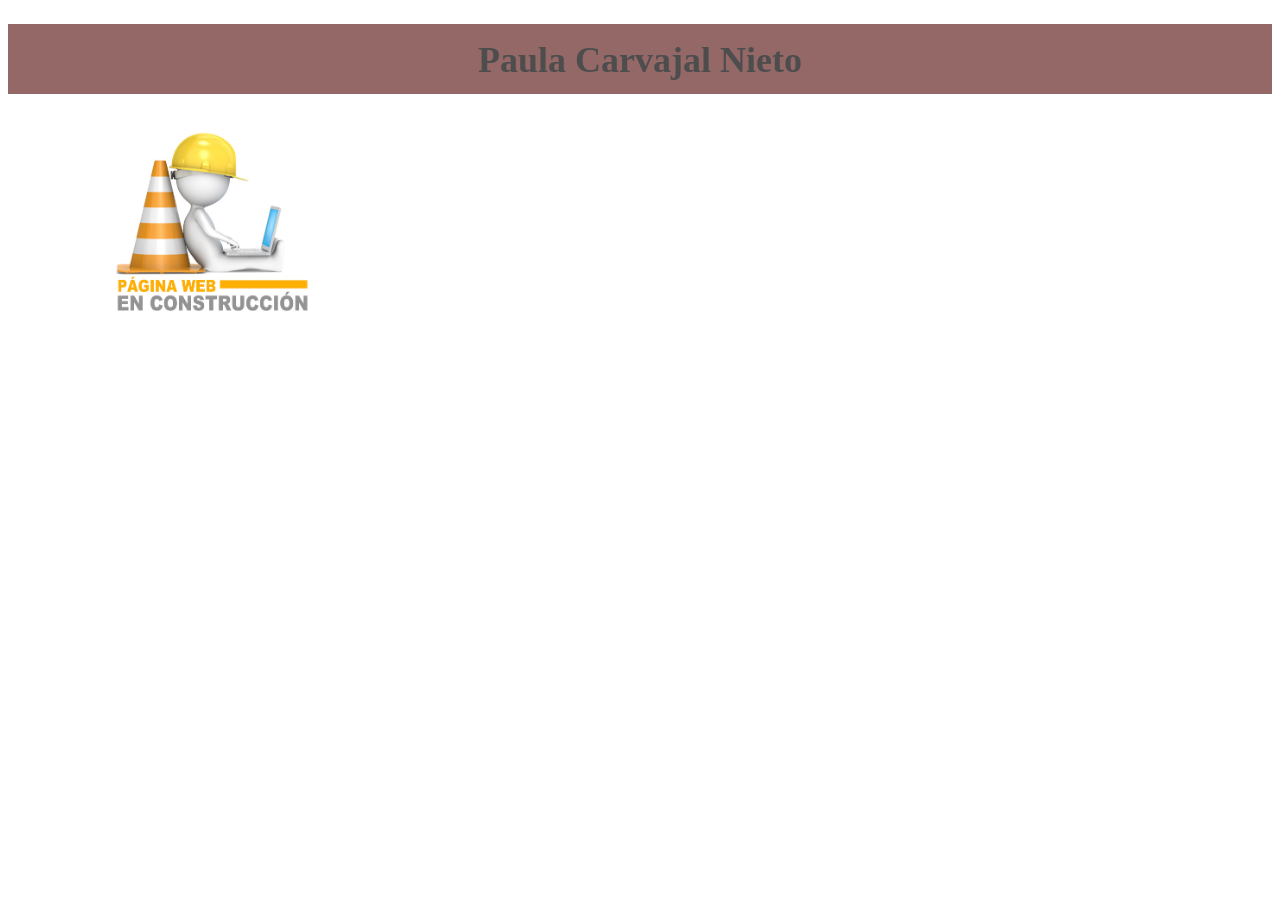
==== index.html @ 085e6a21 "Update index.html" ====
<!DOCTYPE html>
<html lang="en">
<head>
    <meta charset="UTF-8">
    <meta http-equiv="X-UA-Compatible" content="IE=edge">
    <meta name="viewport" content="width=device-width, initial-scale=1.0">
    <link rel="stylesheet" type="text/css" href="style.css" />
    <title>Document</title>
</head>
<header>
    <h1>Paula Carvajal Nieto</h1>
</header>
<body>
    <img src="../Img/Construction.jpg" alt="In construction" width=30% height=30%>
</body>
</html>
---- style.css ----
header {
    background-color: #956868;
    height: 70px;
    width: 100%;
    text-align: center;
    text-shadow: 0.5px;
    font-size: large;
    text-align: center;
}
h1 {
    color: #4D4D4D;
    text-align:center;
    border: none;
    padding:15px;
}
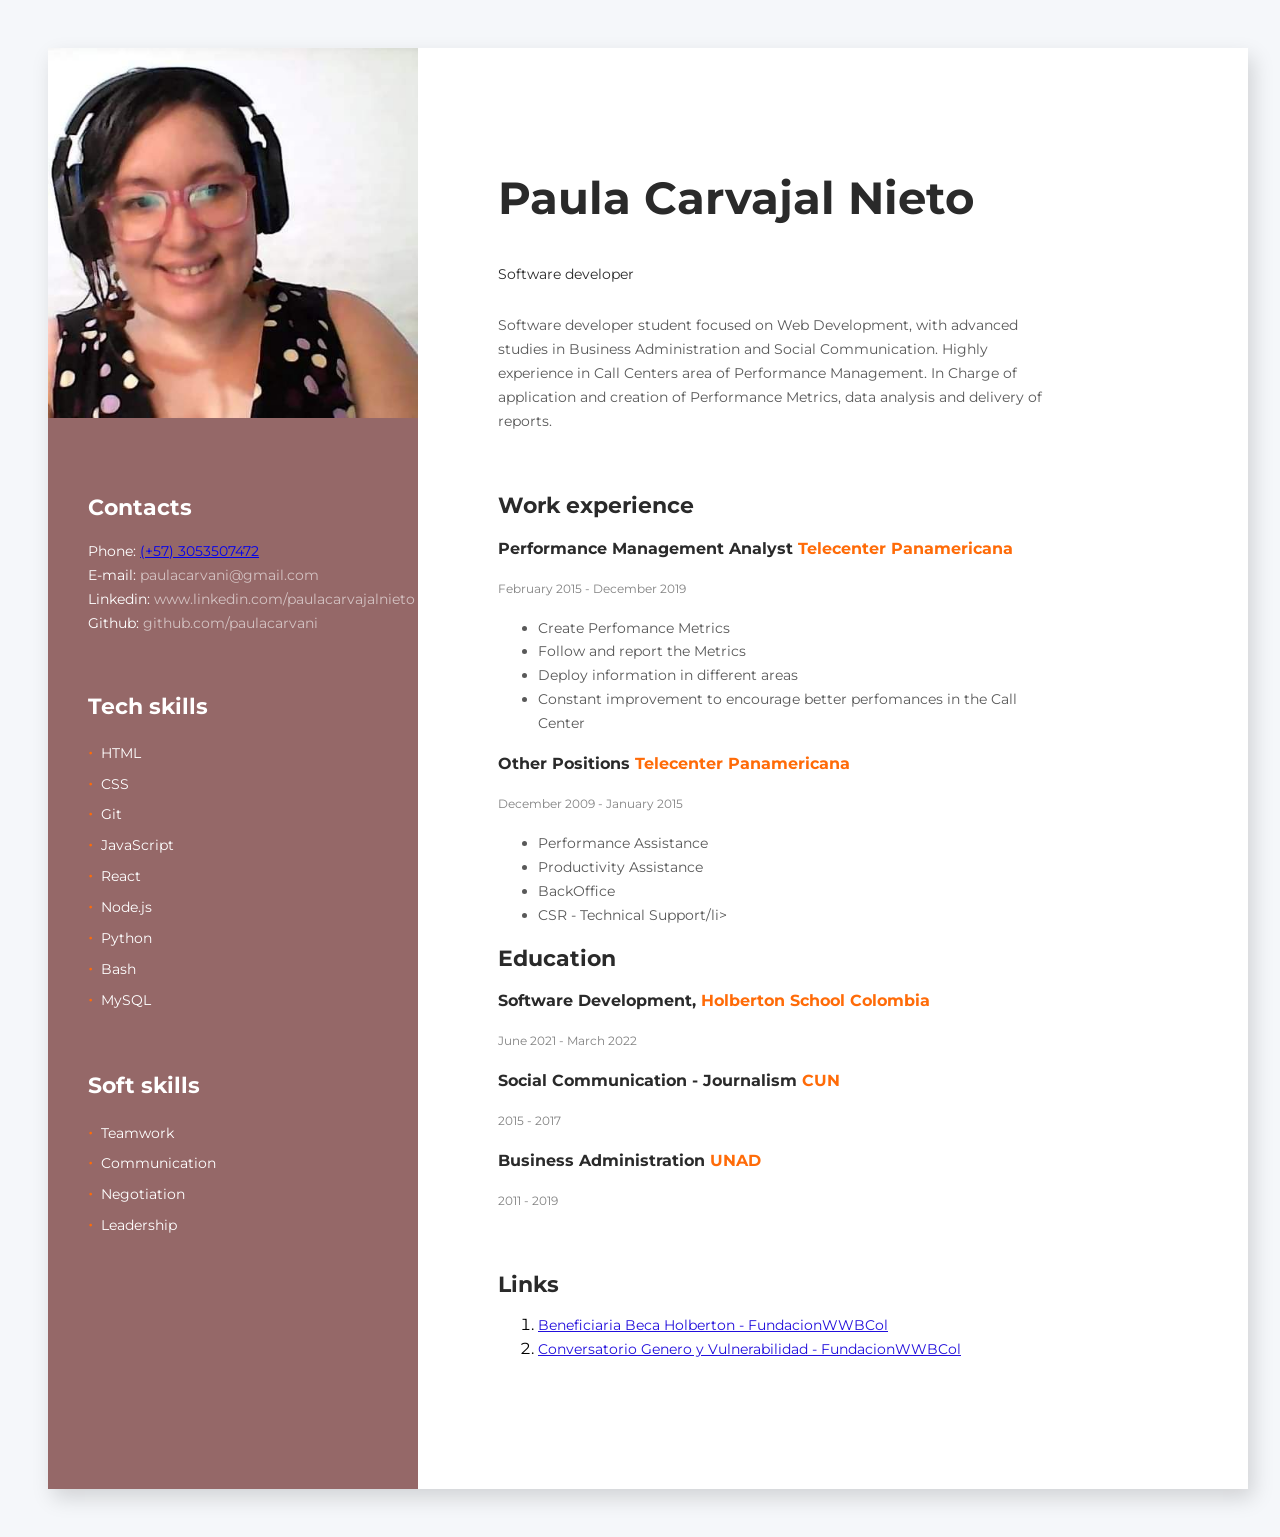
==== commit 0602dc47: "Update CV" ====
--- a/index.html
+++ b/index.html
@@ -1,16 +1,156 @@
-<!DOCTYPE html>
-<html lang="en">
-<head>
+<html lang="en"><head>
     <meta charset="UTF-8">
-    <meta http-equiv="X-UA-Compatible" content="IE=edge">
     <meta name="viewport" content="width=device-width, initial-scale=1.0">
-    <link rel="stylesheet" type="text/css" href="style.css" />
-    <title>Document</title>
-</head>
-<header>
-    <h1>Paula Carvajal Nieto</h1>
-</header>
-<body>
-    <img src="../Img/Construction.jpg" alt="In construction" width=30% height=30%>
-</body>
-</html>
+    <title>My resume</title>
+    <link rel="stylesheet" href="/css/animate.css">
+    <link rel="stylesheet" href="/css/style.css">
+    <link href="https://fonts.googleapis.com/css2?family=Montserrat:wght@400;700&amp;display=swap" rel="stylesheet">
+  </head>
+  <body>
+    <div class="container">
+      <aside class="left-side">
+        <img src="./Img/Profile.jpeg" alt="My photo" width="370" class="photo">
+
+        <section class="contacts">
+          <h2 class="contacts-title">Contacts</h2>
+          <ul class="contacts-list">
+            <li class="contacts-item">
+              Phone:
+              <a href="tel:(+57) 3053507472 class="contacts-link">(+57) 3053507472</a>
+            </li>
+            <li class="contacts-item">
+              E-mail:
+              <a href="mailto:paulacarvani@gmail.com" class="contacts-link">paulacarvani@gmail.com</a>
+            </li>
+            <li class="contacts-item">
+                Linkedin:
+                <a href="http://www.linkedin.com/in/paulacarvajalnieto" class="contacts-link">www.linkedin.com/paulacarvajalnieto</a>
+              </li>
+              <li class="contacts-item">
+                Github:
+                <a href="http://www.github.com/paulacarvani" class="contacts-link">github.com/paulacarvani</a>
+              </li>
+          </ul>
+        </section>
+
+        <section class="skills">
+          <h2 class="skills-title">
+            Tech skills
+          </h2>
+          <ul class="skills-list">
+            <li class="skills-item">HTML</li>
+            <li class="skills-item">CSS</li>
+            <li class="skills-item">Git</li>
+            <li class="skills-item">JavaScript</li>
+            <li class="skills-item">React</li>
+            <li class="skills-item">Node.js</li>
+            <li class="skills-item">Python</li>
+            <li class="skills-item">Bash</li>
+            <li class="skills-item">MySQL</li>
+          </ul>
+        </section>
+        <section class="skills">
+          <h2 class="skills-title">
+            Soft skills
+          </h2>
+          <ul class="skills-list">
+            <li class="skills-item">Teamwork</li>
+            <li class="skills-item">Communication</li>
+            <li class="skills-item">Negotiation</li>
+            <li class="skills-item">Leadership</li>
+          </ul>
+        </section>
+      </aside>
+      <div class="right-side">
+        <section class="bio">
+          <h1 class="bio-title">Paula Carvajal Nieto</h1>
+          <p class="bio-occupation">
+            Software developer
+          </p>
+          <p class="bio-about">
+            Software developer student focused on Web Development, with advanced studies in Business Administration 
+            and Social Communication. Highly experience in Call Centers area of Performance Management. In Charge of 
+            application and creation of Performance Metrics, data analysis and delivery of reports.
+          </p>
+        </section>
+
+        <section class="jobs">
+          <h2 class="jobs-title">
+            Work experience
+          </h2>
+
+          <h3 class="jobs-occupation">
+            Performance Management Analyst
+            <span class="accent">Telecenter Panamericana</span>
+          </h3>
+
+          <p class="jobs-time">
+            February 2015 - December 2019
+          </p>
+
+          <ul class="experience">
+            <li class="experience-item">
+              Create Perfomance Metrics
+            </li>
+            <li class="experience-item">
+              Follow and report the Metrics
+            </li>
+            <li class="experience-item">
+              Deploy information in different areas
+            </li>
+            <li class="experience-item">
+                Constant improvement to encourage better perfomances in the Call Center
+              </li>
+          </ul>
+
+          <h3 class="jobs-occupation">
+            Other Positions <span class="accent">Telecenter Panamericana</span>
+          </h3>
+          <p class="jobs-time">December 2009 - January 2015</p>
+          <ul class="experience">
+            <li class="experience-item">Performance Assistance</li>
+            <li class="experience-item">Productivity Assistance</li>
+            <li class="experience-item">BackOffice</li>
+            <li class="experience-item">CSR - Technical Support/li>
+          </ul>
+
+        <section class="education">
+          <h2 class="education-title">Education</h2>
+
+          <h3 class="education-degree">
+            Software Development,
+            <span class="accent"> Holberton School Colombia</span>
+          </h3>
+          <p class="education-time">June 2021 - March 2022</p>
+
+          <h3 class="education-degree">
+            Social Communication - Journalism <span class="accent">CUN</span>
+          </h3>
+          <p class="education-time">2015 - 2017</p>
+
+          <h3 class="education-degree">
+            Business Administration <span class="accent">UNAD</span>
+          </h3>
+          <p class="education-time">2011 - 2019</p>
+        </section>
+        <section class="projects">
+            <h2 class="projects-title">Links</h2>
+  
+            <ol>
+              <li>
+                <a href="https://www.facebook.com/FundacionWWBCol/videos/608107763727321/" class="projects-link">
+                    Beneficiaria Beca Holberton - FundacionWWBCol
+                </a>
+              </li>
+              <li>
+                <a href="https://www.facebook.com/FundacionWWBCol/videos/270920838335169/" class="projects-link">
+                  Conversatorio Genero y Vulnerabilidad - FundacionWWBCol
+                </a>
+              </li>
+            </ol>
+          </section>
+      </div>
+    </div>
+  
+
+</body></html>
--- a/css/style.css
+++ b/css/style.css
@@ -0,0 +1,208 @@
+body {
+    background-color: #f5f7fa;
+    padding: 40px;
+    font-family: 'Montserrat', sans-serif;
+  }
+  
+  .container {
+    display: flex;
+    width: 1200px;
+    margin-left: auto;
+    margin-right: auto;
+  
+    background-color: #fff;
+    box-shadow: 5px 9px 20px rgba(0, 0, 0, 0.15);
+  }
+  
+  .bio,
+  .projects,
+  .jobs,
+  .education {
+    margin-bottom: 60px;
+  }
+  
+  .right-side {
+    width: 830px;
+    padding-left: 80px;
+    padding-right: 200px;
+    padding-top: 68px;
+    padding-bottom: 68px;
+  }
+  
+  .bio-title {
+    font-size: 45px;
+    line-height: 2;
+    margin-bottom: 20px;
+  }
+  
+  .bio-occupation {
+    margin-bottom: 27px;
+  }
+  
+  .bio-title,
+  .bio-occupation {
+    color: #2a2a2a;
+  }
+  
+  .bio-occupation,
+  .bio-about {
+    font-size: 14px;
+    line-height: 1.714;
+  }
+  
+  .bio-about {
+    color: #595959;
+  }
+  
+  .projects-title {
+    margin-bottom: 14px;
+    color: #2a2a2a;
+    font-size: 22px;
+    line-height: 24px;
+  }
+  
+  .projects-link {
+    color: #220fdc;
+    font-size: 14px;
+    line-height: 24px;
+  }
+  
+  .projects-link:hover {
+    color: #ff6b08;
+  }
+  
+  .jobs-title,
+  .education-title {
+    color: #2a2a2a;
+    font-size: 22px;
+    line-height: 1.091;
+  }
+  
+  .jobs-occupation,
+  .education-degree {
+    color: #2a2a2a;
+    font-size: 16px;
+    line-height: 1.5;
+  }
+  
+  .jobs-time,
+  .education-time {
+    color: #828282;
+    font-size: 12px;
+    line-height: 2;
+  }
+  
+  .experience-item {
+    color: #595959;
+    font-size: 14px;
+    line-height: 1.714;
+  }
+  
+  .accent {
+    color: #ff6b08;
+  }
+  
+  /* ========= left-side ========= */
+  
+  .left-side {
+    width: 370px;
+    background-color: #956868;
+    color: #fff;
+  }
+  
+  .skills-title {
+    font-size: 22px;
+    line-height: 1.091;
+  }
+  
+  .skills-item {
+    font-size: 14px;
+    line-height: 1.714;
+  }
+  
+  .skills-list {
+    list-style: none;
+    padding-left: 0;
+  }
+  
+  .skills-item::before {
+    content: "\2022";
+    margin-right: 8px;
+    color: #ff6b08;
+    font-size: 18px;
+  }
+  
+  .photo {
+    width: 370px;
+  }
+  
+  .photo,
+  .contacts,
+  .skills,
+  .widget {
+    margin-bottom: 60px;
+  }
+  
+  .contacts,
+  .skills,
+  .widget {
+    padding-left: 40px;
+  }
+  
+  .contacts-title,
+  .skills-title {
+    color: #ffffff;
+    font-family: Montserrat;
+    font-size: 22px;
+    font-weight: 700;
+    line-height: 24px;
+  }
+  
+  .contacts-list {
+    list-style: none;
+    padding-left: 0;
+  }
+  
+  .contacts-item {
+    font-size: 14px;
+    font-weight: 400;
+    line-height: 24px;
+    color: #ffffff;
+  }
+  
+  .contacts-link {
+    opacity: 0.6;
+    color: #ffffff;
+    text-decoration: none;
+  }
+  
+  .contacts-link:hover {
+    opacity: 1;
+    text-decoration: underline;
+  }
+  
+  .widget-link {
+    color: #fff;
+    background-color: #ff6b08;
+    padding-top: 20px;
+    padding-right: 43px;
+    padding-bottom: 20px;
+    padding-left: 43px;
+    text-decoration: none;
+    text-transform: uppercase;
+    font-size: 12px;
+    font-weight: bold;
+    box-shadow: 0px 0px 13px 1px rgba(255,107,8,0.4);
+  }
+  
+  .widget-link:hover {
+    box-shadow: 0px 6px 32px 1px rgba(255,107,8,0.92);
+  }
+  
+  .widget:hover {
+    animation: shake 1s;
+  }
+  
+  .photo:hover {
+    animation: pulse 1s;
+  }
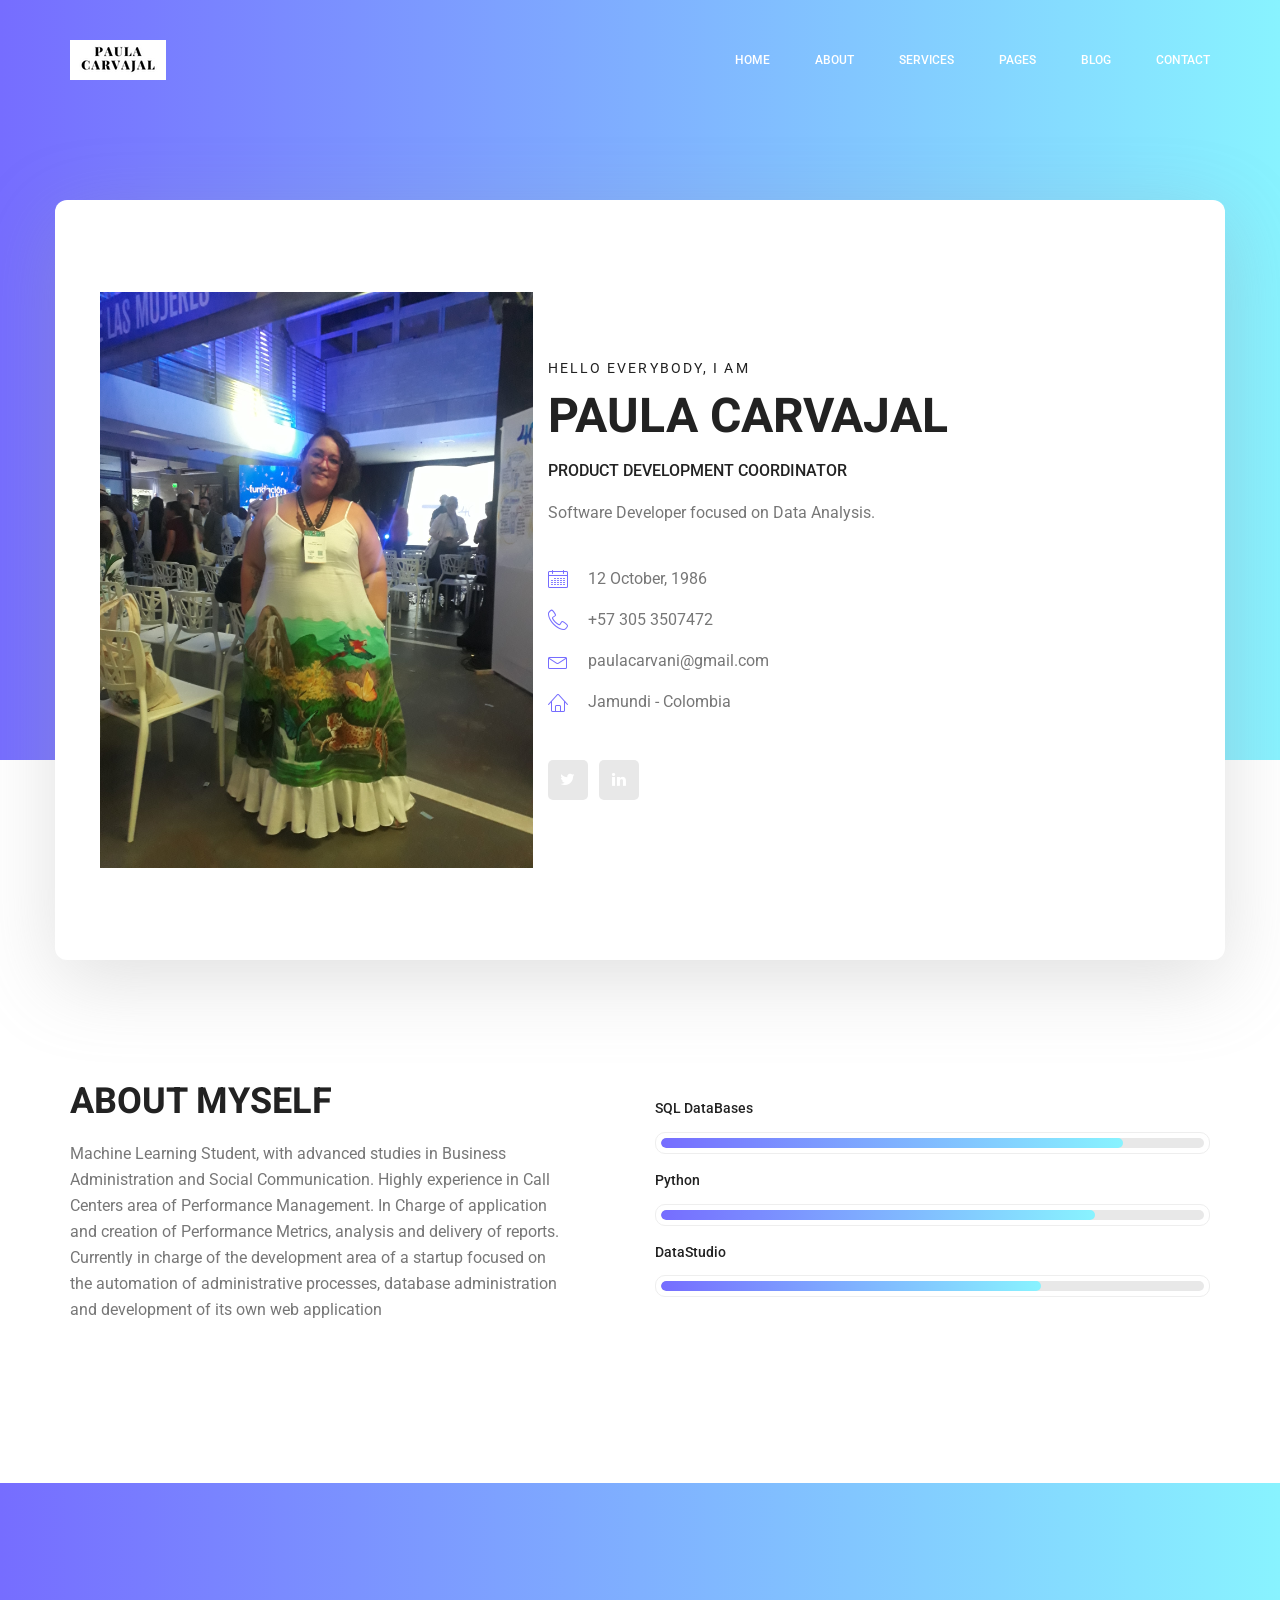
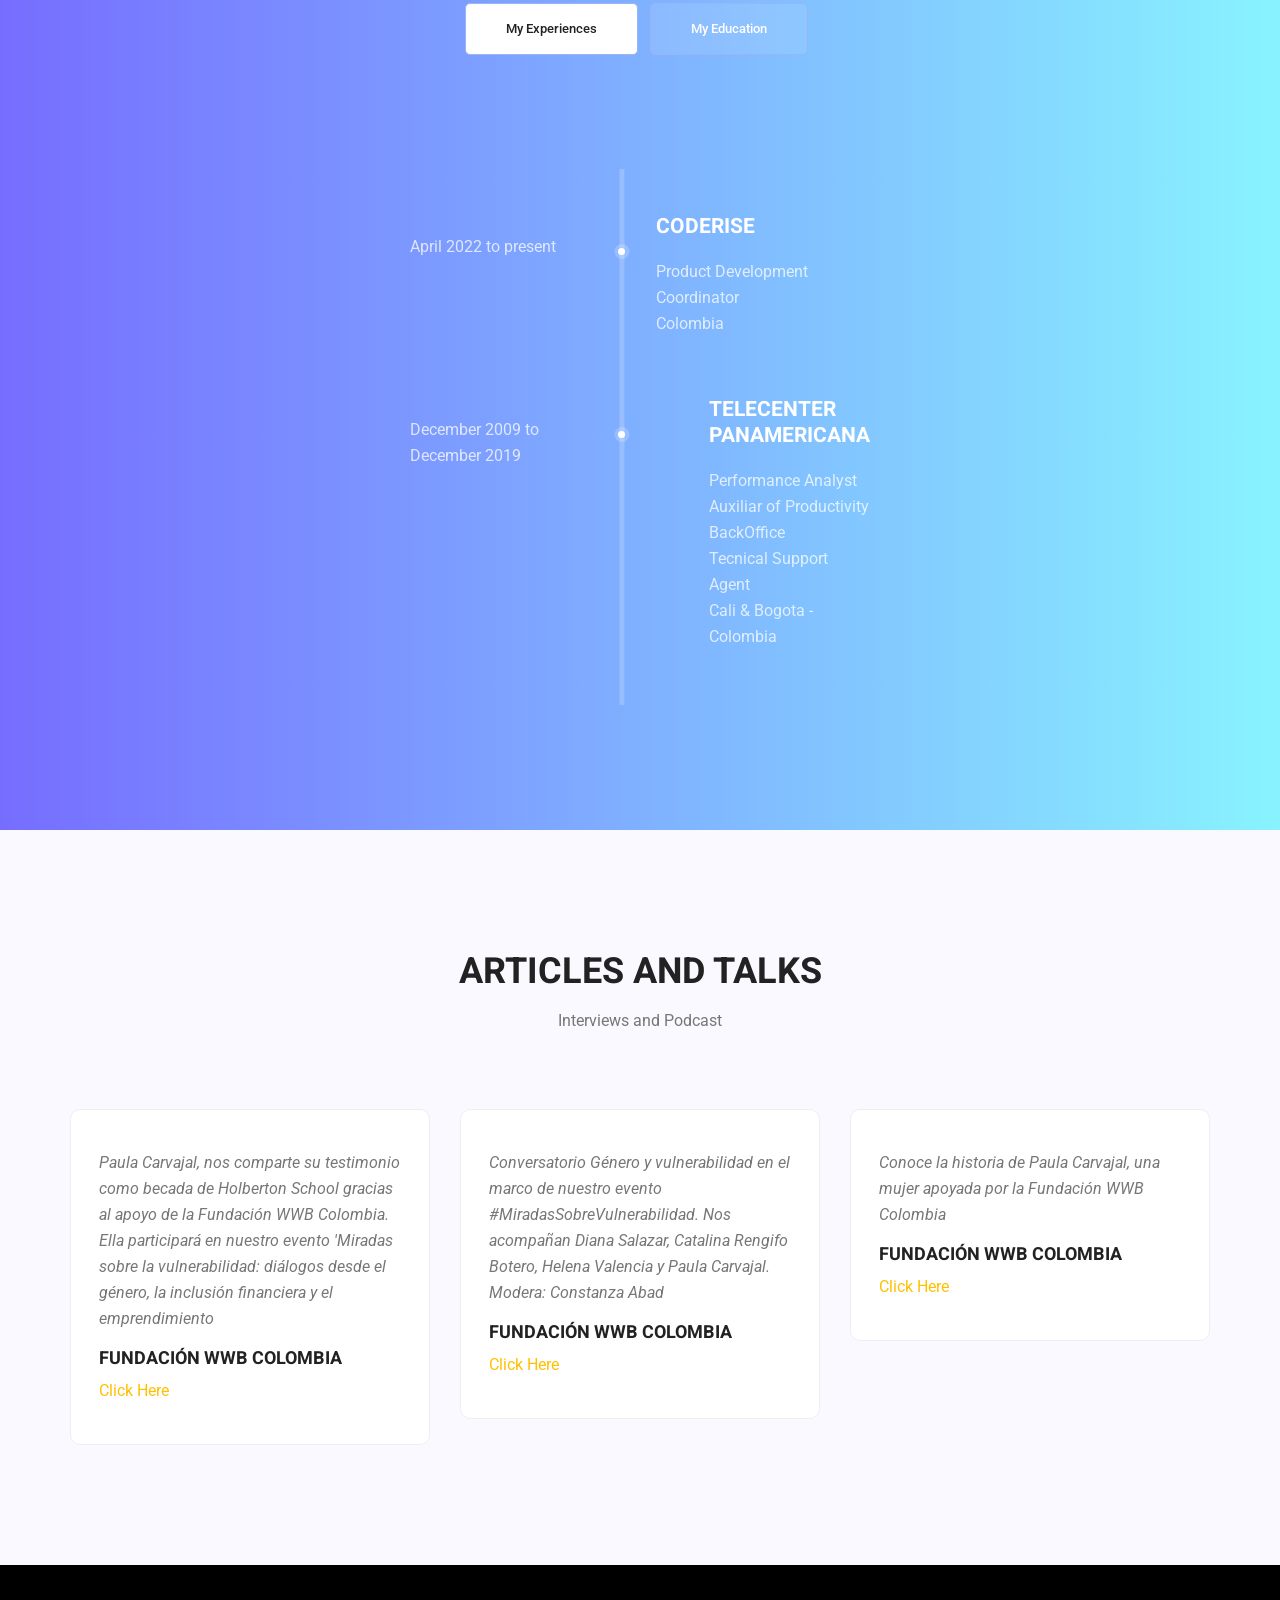
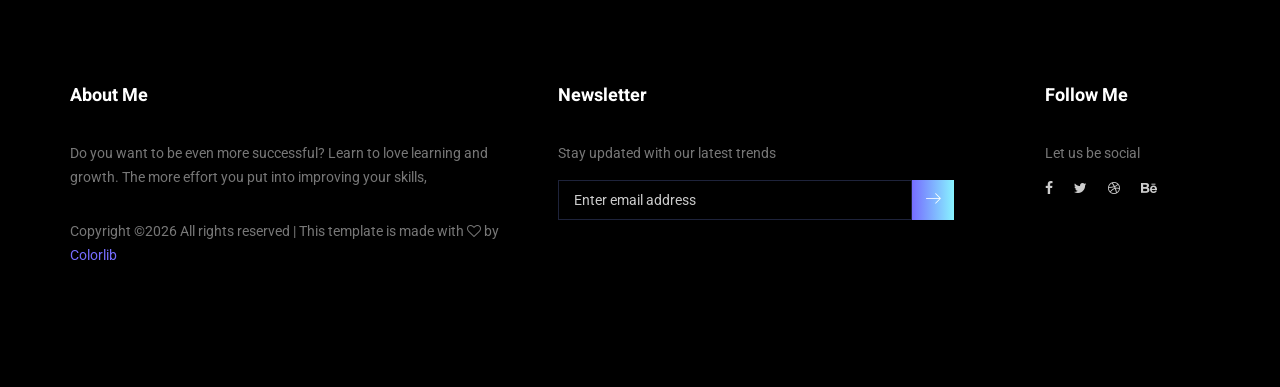
==== commit cf5a6de6: "Templates and first draft" ====
--- a/index.html
+++ b/index.html
@@ -1,156 +1,341 @@
-<html lang="en"><head>
-    <meta charset="UTF-8">
-    <meta name="viewport" content="width=device-width, initial-scale=1.0">
-    <title>My resume</title>
-    <link rel="stylesheet" href="/css/animate.css">
-    <link rel="stylesheet" href="/css/style.css">
-    <link href="https://fonts.googleapis.com/css2?family=Montserrat:wght@400;700&amp;display=swap" rel="stylesheet">
-  </head>
-  <body>
-    <div class="container">
-      <aside class="left-side">
-        <img src="./Img/Profile.jpeg" alt="My photo" width="370" class="photo">
+<!doctype html>
+<html lang="en">
+    <head>
+        <!-- Required meta tags -->
+        <meta charset="utf-8">
+        <meta name="viewport" content="width=device-width, initial-scale=1, shrink-to-fit=no">
+        <link rel="icon" href="img/favicon.png" type="image/png">
+        <title>MeetMe Personal</title>
+        <!-- Bootstrap CSS -->
+        <link rel="stylesheet" href="css/bootstrap.css">
+        <link rel="stylesheet" href="vendors/linericon/style.css">
+        <link rel="stylesheet" href="css/font-awesome.min.css">
+        <link rel="stylesheet" href="vendors/owl-carousel/owl.carousel.min.css">
+        <link rel="stylesheet" href="vendors/lightbox/simpleLightbox.css">
+        <link rel="stylesheet" href="vendors/nice-select/css/nice-select.css">
+        <link rel="stylesheet" href="vendors/animate-css/animate.css">
+        <link rel="stylesheet" href="vendors/popup/magnific-popup.css">
+        <link rel="stylesheet" href="vendors/flaticon/flaticon.css">
+        <!-- main css -->
+        <link rel="stylesheet" href="css/style.css">
+        <link rel="stylesheet" href="css/responsive.css">
+    </head>
+    <body>
+        
+        <!--================Header Menu Area =================-->
+        <header class="header_area">
+            <div class="main_menu">
+            	<nav class="navbar navbar-expand-lg navbar-light">
+					<div class="container box_1620">
+						<!-- Brand and toggle get grouped for better mobile display -->
+						<a class="navbar-brand logo_h" href="index.html"><img src="img/logo.png" alt=""></a>
+						<button class="navbar-toggler" type="button" data-toggle="collapse" data-target="#navbarSupportedContent" aria-controls="navbarSupportedContent" aria-expanded="false" aria-label="Toggle navigation">
+							<span class="icon-bar"></span>
+							<span class="icon-bar"></span>
+							<span class="icon-bar"></span>
+						</button>
+						<!-- Collect the nav links, forms, and other content for toggling -->
+						<div class="collapse navbar-collapse offset" id="navbarSupportedContent">
+							<ul class="nav navbar-nav menu_nav ml-auto">
+								<li class="nav-item active"><a class="nav-link" href="index.html">Home</a></li> 
+								<li class="nav-item"><a class="nav-link" href="about-us.html">About</a></li> 
+								<li class="nav-item"><a class="nav-link" href="services.html">Services</a></li> 
+								<li class="nav-item submenu dropdown">
+									<a href="#" class="nav-link dropdown-toggle" data-toggle="dropdown" role="button" aria-haspopup="true" aria-expanded="false">Pages</a>
+									<ul class="dropdown-menu">
+										<li class="nav-item"><a class="nav-link" href="portfolio.html">Portfolio</a></li>
+										<li class="nav-item"><a class="nav-link" href="elements.html">Elements</a></li>
+									</ul>
+								</li> 
+								<li class="nav-item submenu dropdown">
+									<a href="#" class="nav-link dropdown-toggle" data-toggle="dropdown" role="button" aria-haspopup="true" aria-expanded="false">Blog</a>
+									<ul class="dropdown-menu">
+										<li class="nav-item"><a class="nav-link" href="blog.html">Blog</a></li>
+										<li class="nav-item"><a class="nav-link" href="single-blog.html">Blog Details</a></li>
+									</ul>
+								</li> 
+								<li class="nav-item"><a class="nav-link" href="contact.html">Contact</a></li>
+							</ul>
+						</div> 
+					</div>
+            	</nav>
+            </div>
+        </header>
+        <!--================Header Menu Area =================-->
+        
+        <!--================Home Banner Area =================-->
+        <section class="home_banner_area">
+           	<div class="container box_1620">
+           		<div class="banner_inner d-flex align-items-center">
+					<div class="banner_content">
+						<div class="media">
+							<div class="col-lg-5">
+								<img class="img-fluid" src="img/personal-2.jpg" alt="">
+							</div>
+							<div class="media-body">
+								<div class="personal_text">
+									<h6>Hello Everybody, i am</h6>
+									<h3>Paula Carvajal</h3>
+									<h4>Product Development Coordinator</h4>
+									<p>Software Developer focused on Data Analysis.</p>
+									<ul class="list basic_info">
+										<li><a href="#"><i class="lnr lnr-calendar-full"></i> 12 October, 1986</a></li>
+										<li><a href="#"><i class="lnr lnr-phone-handset"></i> +57 305 3507472</a></li>
+										<li><a href="#"><i class="lnr lnr-envelope"></i> paulacarvani@gmail.com</a></li>
+										<li><a href="#"><i class="lnr lnr-home"></i> Jamundi - Colombia</a></li>
+									</ul>
+									<ul class="list personal_social">
+										<li><a href="https://twitter.com/paulacarvani"><i class="fa fa-twitter"></i></a></li>
+										<li><a href="https://www.linkedin.com/in/paulacarvani/"><i class="fa fa-linkedin"></i></a></li>
+									</ul>
+								</div>
+							</div>
+						</div>
+					</div>
+				</div>
+            </div>
+        </section>
+        <!--================End Home Banner Area =================-->
+        
+        <!--================Welcome Area =================-->
+        <section class="welcome_area p_120">
+        	<div class="container">
+        		<div class="row welcome_inner">
+        			<div class="col-lg-6">
+        				<div class="welcome_text">
+        					<h4>About Myself</h4>
+        					<p>Machine Learning Student, with advanced studies in Business Administration and Social
+								Communication. Highly experience in Call Centers area of Performance Management. In Charge of application and
+								creation of Performance Metrics, analysis and delivery of reports. Currently in charge of the development area of a
+								startup focused on the automation of administrative processes, database administration and development of its own
+								web application</p>
+        				</div>
+        			</div>
+        			<div class="col-lg-6">
+        				<div class="tools_expert">
+        					<div class="skill_main">
+								<div class="skill_item">
+									<h4>SQL DataBases </h4>
+									<div class="progress_br">
+										<div class="progress">
+											<div class="progress-bar" role="progressbar" aria-valuenow="85" aria-valuemin="0" aria-valuemax="100"></div>
+										</div>
+									</div>
+								</div>
+								<div class="skill_item">
+									<h4>Python</h4>
+									<div class="progress_br">
+										<div class="progress">
+											<div class="progress-bar" role="progressbar" aria-valuenow="80" aria-valuemin="0" aria-valuemax="100"></div>
+										</div>
+									</div>
+								</div>
+								<div class="skill_item">
+									<h4>DataStudio</h4>
+									<div class="progress_br">
+										<div class="progress">
+											<div class="progress-bar" role="progressbar" aria-valuenow="70" aria-valuemin="0" aria-valuemax="100"></div>
+										</div>
+									</div>
+								</div>
+								
+							</div>
+        				</div>
+        			</div>
+        		</div>
+        	</div>
+        </section>
+        <!--================End Welcome Area =================-->
+        
+        <!--================My Tabs Area =================-->
+        <section class="mytabs_area p_120">
+        	<div class="container">
+        		<div class="tabs_inner">
+					<ul class="nav nav-tabs" id="myTab" role="tablist">
+						<li class="nav-item">
+							<a class="nav-link active" id="home-tab" data-toggle="tab" href="#home" role="tab" aria-controls="home" aria-selected="true">My Experiences</a>
+						</li>
+						<li class="nav-item">
+							<a class="nav-link" id="profile-tab" data-toggle="tab" href="#profile" role="tab" aria-controls="profile" aria-selected="false">My Education</a>
+						</li>
+					</ul>
+					<div class="tab-content" id="myTabContent">
+						<div class="tab-pane fade show active" id="home" role="tabpanel" aria-labelledby="home-tab">
+							<ul class="list">
+								<li>
+									<span></span>
+									<div class="media">
+										<div class="d-flex">
+											<p>April 2022 to present</p>
+										</div>
+										<div class="media-body">
+											<h4>Coderise</h4>
+											<p>Product Development Coordinator <br />Colombia</p>
+										</div>
+									</div>
+								</li>
+								<li>
+									<span></span>
+									<div class="media">
+										<div class="d-flex">
+											<p>December 2009 to December 2019</p>
+										</div>
+										<div class="media-body">
+											<h4>Telecenter Panamericana</h4>
+											<p>Performance Analyst 
+												<br />Auxiliar of Productivity
+												<br />BackOffice
+												<br />Tecnical Support Agent
+												<br />Cali & Bogota - Colombia</p>
+										</div>
+									</div>
+								</li>
+							</ul>
+						</div>
+						<div class="tab-pane fade" id="profile" role="tabpanel" aria-labelledby="profile-tab">
+							<ul class="list">
+								<li>
+									<span></span>
+									<div class="media">
+										<div class="d-flex">
+											<p>July 2022 to present</p>
+										</div>
+										<div class="media-body">
+											<h4>Machine Learning</h4>
+											<p>Holberton Colombia</p>
+										</div>
+									</div>
+								</li>
+								<li>
+									<span></span>
+									<div class="media">
+										<div class="d-flex">
+											<p>June 2021 to March 2022</p>
+										</div>
+										<div class="media-body">
+											<h4>Software Foundations</h4>
+											<p>Holberton Colombia</p>
+										</div>
+									</div>
+								</li>
+							</ul>
+						</div>
+					</div>
+        		</div>
+        	</div>
+        </section>
+        <!--================End My Tabs Area =================-->
 
-        <section class="contacts">
-          <h2 class="contacts-title">Contacts</h2>
-          <ul class="contacts-list">
-            <li class="contacts-item">
-              Phone:
-              <a href="tel:(+57) 3053507472 class="contacts-link">(+57) 3053507472</a>
-            </li>
-            <li class="contacts-item">
-              E-mail:
-              <a href="mailto:paulacarvani@gmail.com" class="contacts-link">paulacarvani@gmail.com</a>
-            </li>
-            <li class="contacts-item">
-                Linkedin:
-                <a href="http://www.linkedin.com/in/paulacarvajalnieto" class="contacts-link">www.linkedin.com/paulacarvajalnieto</a>
-              </li>
-              <li class="contacts-item">
-                Github:
-                <a href="http://www.github.com/paulacarvani" class="contacts-link">github.com/paulacarvani</a>
-              </li>
-          </ul>
+        
+        <!--================Testimonials Area =================-->
+        <section class="testimonials_area p_120">
+        	<div class="container">
+        		<div class="main_title">
+        			<h2>Articles and Talks</h2>
+        			<p>Interviews and Podcast</p>
+        		</div>
+        		<div class="testi_inner">
+					<div class="testi_slider owl-carousel">
+						<div class="item">
+							<div class="testi_item">
+								<p>Paula Carvajal, nos comparte su testimonio como becada de
+									Holberton School gracias al apoyo de la Fundación WWB Colombia. Ella participará en nuestro evento 'Miradas sobre la vulnerabilidad: diálogos desde el género, la inclusión financiera y el emprendimiento</p>
+								<h4>Fundación WWB Colombia</h4>
+								<a href="https://www.facebook.com/FundacionWWBCol/videos/608107763727321/">Click Here</a>
+							</div>
+						</div>
+						<div class="item">
+							<div class="testi_item">
+								<p>Conversatorio Género y vulnerabilidad en el marco de nuestro evento #MiradasSobreVulnerabilidad. Nos acompañan Diana Salazar, Catalina Rengifo Botero, Helena Valencia y Paula Carvajal. Modera: Constanza Abad</p>
+								<h4>Fundación WWB Colombia</h4>
+								<a href="https://www.facebook.com/FundacionWWBCol/videos/270920838335169/">Click Here</a>
+							</div>
+						</div>
+						<div class="item">
+							<div class="testi_item">
+								<p>Conoce la historia de Paula Carvajal, una mujer apoyada por la Fundación WWB Colombia</p>
+								<h4>Fundación WWB Colombia</h4>
+								<a href="https://open.spotify.com/episode/6uS0p024GgC6TUqE2veStK?si=E-OIaah_TfO1OAzFF5XT9w&nd=1">Click Here</a>
+							</div>
+						</div>
+					</div>
+        		</div>
+        	</div>
         </section>
-
-        <section class="skills">
-          <h2 class="skills-title">
-            Tech skills
-          </h2>
-          <ul class="skills-list">
-            <li class="skills-item">HTML</li>
-            <li class="skills-item">CSS</li>
-            <li class="skills-item">Git</li>
-            <li class="skills-item">JavaScript</li>
-            <li class="skills-item">React</li>
-            <li class="skills-item">Node.js</li>
-            <li class="skills-item">Python</li>
-            <li class="skills-item">Bash</li>
-            <li class="skills-item">MySQL</li>
-          </ul>
-        </section>
-        <section class="skills">
-          <h2 class="skills-title">
-            Soft skills
-          </h2>
-          <ul class="skills-list">
-            <li class="skills-item">Teamwork</li>
-            <li class="skills-item">Communication</li>
-            <li class="skills-item">Negotiation</li>
-            <li class="skills-item">Leadership</li>
-          </ul>
-        </section>
-      </aside>
-      <div class="right-side">
-        <section class="bio">
-          <h1 class="bio-title">Paula Carvajal Nieto</h1>
-          <p class="bio-occupation">
-            Software developer
-          </p>
-          <p class="bio-about">
-            Software developer student focused on Web Development, with advanced studies in Business Administration 
-            and Social Communication. Highly experience in Call Centers area of Performance Management. In Charge of 
-            application and creation of Performance Metrics, data analysis and delivery of reports.
-          </p>
-        </section>
-
-        <section class="jobs">
-          <h2 class="jobs-title">
-            Work experience
-          </h2>
-
-          <h3 class="jobs-occupation">
-            Performance Management Analyst
-            <span class="accent">Telecenter Panamericana</span>
-          </h3>
-
-          <p class="jobs-time">
-            February 2015 - December 2019
-          </p>
-
-          <ul class="experience">
-            <li class="experience-item">
-              Create Perfomance Metrics
-            </li>
-            <li class="experience-item">
-              Follow and report the Metrics
-            </li>
-            <li class="experience-item">
-              Deploy information in different areas
-            </li>
-            <li class="experience-item">
-                Constant improvement to encourage better perfomances in the Call Center
-              </li>
-          </ul>
-
-          <h3 class="jobs-occupation">
-            Other Positions <span class="accent">Telecenter Panamericana</span>
-          </h3>
-          <p class="jobs-time">December 2009 - January 2015</p>
-          <ul class="experience">
-            <li class="experience-item">Performance Assistance</li>
-            <li class="experience-item">Productivity Assistance</li>
-            <li class="experience-item">BackOffice</li>
-            <li class="experience-item">CSR - Technical Support/li>
-          </ul>
-
-        <section class="education">
-          <h2 class="education-title">Education</h2>
-
-          <h3 class="education-degree">
-            Software Development,
-            <span class="accent"> Holberton School Colombia</span>
-          </h3>
-          <p class="education-time">June 2021 - March 2022</p>
-
-          <h3 class="education-degree">
-            Social Communication - Journalism <span class="accent">CUN</span>
-          </h3>
-          <p class="education-time">2015 - 2017</p>
-
-          <h3 class="education-degree">
-            Business Administration <span class="accent">UNAD</span>
-          </h3>
-          <p class="education-time">2011 - 2019</p>
-        </section>
-        <section class="projects">
-            <h2 class="projects-title">Links</h2>
-  
-            <ol>
-              <li>
-                <a href="https://www.facebook.com/FundacionWWBCol/videos/608107763727321/" class="projects-link">
-                    Beneficiaria Beca Holberton - FundacionWWBCol
-                </a>
-              </li>
-              <li>
-                <a href="https://www.facebook.com/FundacionWWBCol/videos/270920838335169/" class="projects-link">
-                  Conversatorio Genero y Vulnerabilidad - FundacionWWBCol
-                </a>
-              </li>
-            </ol>
-          </section>
-      </div>
-    </div>
-  
-
-</body></html>+        <!--================End Testimonials Area =================-->
+        
+        <!--================Footer Area =================-->
+        <footer class="footer_area p_120">
+        	<div class="container">
+        		<div class="row footer_inner">
+        			<div class="col-lg-5 col-sm-6">
+        				<aside class="f_widget ab_widget">
+        					<div class="f_title">
+        						<h3>About Me</h3>
+        					</div>
+        					<p>Do you want to be even more successful? Learn to love learning and growth. The more effort you put into improving your skills,</p>
+        					<p><!-- Link back to Colorlib can't be removed. Template is licensed under CC BY 3.0. -->
+Copyright &copy;<script>document.write(new Date().getFullYear());</script> All rights reserved | This template is made with <i class="fa fa-heart-o" aria-hidden="true"></i> by <a href="https://colorlib.com" target="_blank">Colorlib</a>
+<!-- Link back to Colorlib can't be removed. Template is licensed under CC BY 3.0. --></p>
+        				</aside>
+        			</div>
+        			<div class="col-lg-5 col-sm-6">
+        				<aside class="f_widget news_widget">
+        					<div class="f_title">
+        						<h3>Newsletter</h3>
+        					</div>
+        					<p>Stay updated with our latest trends</p>
+        					<div id="mc_embed_signup">
+                                <form target="_blank" action="https://spondonit.us12.list-manage.com/subscribe/post?u=1462626880ade1ac87bd9c93a&amp;id=92a4423d01" method="get" class="subscribe_form relative">
+                                	<div class="input-group d-flex flex-row">
+                                        <input name="EMAIL" placeholder="Enter email address" onfocus="this.placeholder = ''" onblur="this.placeholder = 'Email Address '" required="" type="email">
+                                        <button class="btn sub-btn"><span class="lnr lnr-arrow-right"></span></button>		
+                                    </div>				
+                                    <div class="mt-10 info"></div>
+                                </form>
+                            </div>
+        				</aside>
+        			</div>
+        			<div class="col-lg-2">
+        				<aside class="f_widget social_widget">
+        					<div class="f_title">
+        						<h3>Follow Me</h3>
+        					</div>
+        					<p>Let us be social</p>
+        					<ul class="list">
+        						<li><a href="#"><i class="fa fa-facebook"></i></a></li>
+        						<li><a href="#"><i class="fa fa-twitter"></i></a></li>
+        						<li><a href="#"><i class="fa fa-dribbble"></i></a></li>
+        						<li><a href="#"><i class="fa fa-behance"></i></a></li>
+        					</ul>
+        				</aside>
+        			</div>
+        		</div>
+        	</div>
+        </footer>
+        <!--================End Footer Area =================-->
+        
+        
+        
+        
+        
+        
+        <!-- Optional JavaScript -->
+        <!-- jQuery first, then Popper.js, then Bootstrap JS -->
+        <script src="js/jquery-3.3.1.min.js"></script>
+        <script src="js/popper.js"></script>
+        <script src="js/bootstrap.min.js"></script>
+        <script src="js/stellar.js"></script>
+        <script src="vendors/lightbox/simpleLightbox.min.js"></script>
+        <script src="vendors/nice-select/js/jquery.nice-select.min.js"></script>
+        <script src="vendors/isotope/imagesloaded.pkgd.min.js"></script>
+        <script src="vendors/isotope/isotope.pkgd.min.js"></script>
+        <script src="vendors/owl-carousel/owl.carousel.min.js"></script>
+        <script src="vendors/popup/jquery.magnific-popup.min.js"></script>
+        <script src="js/jquery.ajaxchimp.min.js"></script>
+        <script src="vendors/counter-up/jquery.waypoints.min.js"></script>
+        <script src="vendors/counter-up/jquery.counterup.min.js"></script>
+        <script src="js/mail-script.js"></script>
+        <script src="js/theme.js"></script>
+    </body>
+</html>
--- a/vendors/linericon/style.css
+++ b/vendors/linericon/style.css
@@ -0,0 +1,536 @@
+@font-face {
+	font-family: 'Linearicons-Free';
+	src:url('fonts/Linearicons-Free.eot?w118d');
+	src:url('fonts/Linearicons-Free.eot?#iefixw118d') format('embedded-opentype'),
+		url('fonts/Linearicons-Free.woff2?w118d') format('woff2'),
+		url('fonts/Linearicons-Free.woff?w118d') format('woff'),
+		url('fonts/Linearicons-Free.ttf?w118d') format('truetype'),
+		url('fonts/Linearicons-Free.svg?w118d#Linearicons-Free') format('svg');
+	font-weight: normal;
+	font-style: normal;
+}
+
+.lnr {
+	font-family: 'Linearicons-Free';
+	speak: none;
+	font-style: normal;
+	font-weight: normal;
+	font-variant: normal;
+	text-transform: none;
+	line-height: 1;
+
+	/* Better Font Rendering =========== */
+	-webkit-font-smoothing: antialiased;
+	-moz-osx-font-smoothing: grayscale;
+}
+
+.lnr-home:before {
+	content: "\e800";
+}
+.lnr-apartment:before {
+	content: "\e801";
+}
+.lnr-pencil:before {
+	content: "\e802";
+}
+.lnr-magic-wand:before {
+	content: "\e803";
+}
+.lnr-drop:before {
+	content: "\e804";
+}
+.lnr-lighter:before {
+	content: "\e805";
+}
+.lnr-poop:before {
+	content: "\e806";
+}
+.lnr-sun:before {
+	content: "\e807";
+}
+.lnr-moon:before {
+	content: "\e808";
+}
+.lnr-cloud:before {
+	content: "\e809";
+}
+.lnr-cloud-upload:before {
+	content: "\e80a";
+}
+.lnr-cloud-download:before {
+	content: "\e80b";
+}
+.lnr-cloud-sync:before {
+	content: "\e80c";
+}
+.lnr-cloud-check:before {
+	content: "\e80d";
+}
+.lnr-database:before {
+	content: "\e80e";
+}
+.lnr-lock:before {
+	content: "\e80f";
+}
+.lnr-cog:before {
+	content: "\e810";
+}
+.lnr-trash:before {
+	content: "\e811";
+}
+.lnr-dice:before {
+	content: "\e812";
+}
+.lnr-heart:before {
+	content: "\e813";
+}
+.lnr-star:before {
+	content: "\e814";
+}
+.lnr-star-half:before {
+	content: "\e815";
+}
+.lnr-star-empty:before {
+	content: "\e816";
+}
+.lnr-flag:before {
+	content: "\e817";
+}
+.lnr-envelope:before {
+	content: "\e818";
+}
+.lnr-paperclip:before {
+	content: "\e819";
+}
+.lnr-inbox:before {
+	content: "\e81a";
+}
+.lnr-eye:before {
+	content: "\e81b";
+}
+.lnr-printer:before {
+	content: "\e81c";
+}
+.lnr-file-empty:before {
+	content: "\e81d";
+}
+.lnr-file-add:before {
+	content: "\e81e";
+}
+.lnr-enter:before {
+	content: "\e81f";
+}
+.lnr-exit:before {
+	content: "\e820";
+}
+.lnr-graduation-hat:before {
+	content: "\e821";
+}
+.lnr-license:before {
+	content: "\e822";
+}
+.lnr-music-note:before {
+	content: "\e823";
+}
+.lnr-film-play:before {
+	content: "\e824";
+}
+.lnr-camera-video:before {
+	content: "\e825";
+}
+.lnr-camera:before {
+	content: "\e826";
+}
+.lnr-picture:before {
+	content: "\e827";
+}
+.lnr-book:before {
+	content: "\e828";
+}
+.lnr-bookmark:before {
+	content: "\e829";
+}
+.lnr-user:before {
+	content: "\e82a";
+}
+.lnr-users:before {
+	content: "\e82b";
+}
+.lnr-shirt:before {
+	content: "\e82c";
+}
+.lnr-store:before {
+	content: "\e82d";
+}
+.lnr-cart:before {
+	content: "\e82e";
+}
+.lnr-tag:before {
+	content: "\e82f";
+}
+.lnr-phone-handset:before {
+	content: "\e830";
+}
+.lnr-phone:before {
+	content: "\e831";
+}
+.lnr-pushpin:before {
+	content: "\e832";
+}
+.lnr-map-marker:before {
+	content: "\e833";
+}
+.lnr-map:before {
+	content: "\e834";
+}
+.lnr-location:before {
+	content: "\e835";
+}
+.lnr-calendar-full:before {
+	content: "\e836";
+}
+.lnr-keyboard:before {
+	content: "\e837";
+}
+.lnr-spell-check:before {
+	content: "\e838";
+}
+.lnr-screen:before {
+	content: "\e839";
+}
+.lnr-smartphone:before {
+	content: "\e83a";
+}
+.lnr-tablet:before {
+	content: "\e83b";
+}
+.lnr-laptop:before {
+	content: "\e83c";
+}
+.lnr-laptop-phone:before {
+	content: "\e83d";
+}
+.lnr-power-switch:before {
+	content: "\e83e";
+}
+.lnr-bubble:before {
+	content: "\e83f";
+}
+.lnr-heart-pulse:before {
+	content: "\e840";
+}
+.lnr-construction:before {
+	content: "\e841";
+}
+.lnr-pie-chart:before {
+	content: "\e842";
+}
+.lnr-chart-bars:before {
+	content: "\e843";
+}
+.lnr-gift:before {
+	content: "\e844";
+}
+.lnr-diamond:before {
+	content: "\e845";
+}
+.lnr-linearicons:before {
+	content: "\e846";
+}
+.lnr-dinner:before {
+	content: "\e847";
+}
+.lnr-coffee-cup:before {
+	content: "\e848";
+}
+.lnr-leaf:before {
+	content: "\e849";
+}
+.lnr-paw:before {
+	content: "\e84a";
+}
+.lnr-rocket:before {
+	content: "\e84b";
+}
+.lnr-briefcase:before {
+	content: "\e84c";
+}
+.lnr-bus:before {
+	content: "\e84d";
+}
+.lnr-car:before {
+	content: "\e84e";
+}
+.lnr-train:before {
+	content: "\e84f";
+}
+.lnr-bicycle:before {
+	content: "\e850";
+}
+.lnr-wheelchair:before {
+	content: "\e851";
+}
+.lnr-select:before {
+	content: "\e852";
+}
+.lnr-earth:before {
+	content: "\e853";
+}
+.lnr-smile:before {
+	content: "\e854";
+}
+.lnr-sad:before {
+	content: "\e855";
+}
+.lnr-neutral:before {
+	content: "\e856";
+}
+.lnr-mustache:before {
+	content: "\e857";
+}
+.lnr-alarm:before {
+	content: "\e858";
+}
+.lnr-bullhorn:before {
+	content: "\e859";
+}
+.lnr-volume-high:before {
+	content: "\e85a";
+}
+.lnr-volume-medium:before {
+	content: "\e85b";
+}
+.lnr-volume-low:before {
+	content: "\e85c";
+}
+.lnr-volume:before {
+	content: "\e85d";
+}
+.lnr-mic:before {
+	content: "\e85e";
+}
+.lnr-hourglass:before {
+	content: "\e85f";
+}
+.lnr-undo:before {
+	content: "\e860";
+}
+.lnr-redo:before {
+	content: "\e861";
+}
+.lnr-sync:before {
+	content: "\e862";
+}
+.lnr-history:before {
+	content: "\e863";
+}
+.lnr-clock:before {
+	content: "\e864";
+}
+.lnr-download:before {
+	content: "\e865";
+}
+.lnr-upload:before {
+	content: "\e866";
+}
+.lnr-enter-down:before {
+	content: "\e867";
+}
+.lnr-exit-up:before {
+	content: "\e868";
+}
+.lnr-bug:before {
+	content: "\e869";
+}
+.lnr-code:before {
+	content: "\e86a";
+}
+.lnr-link:before {
+	content: "\e86b";
+}
+.lnr-unlink:before {
+	content: "\e86c";
+}
+.lnr-thumbs-up:before {
+	content: "\e86d";
+}
+.lnr-thumbs-down:before {
+	content: "\e86e";
+}
+.lnr-magnifier:before {
+	content: "\e86f";
+}
+.lnr-cross:before {
+	content: "\e870";
+}
+.lnr-menu:before {
+	content: "\e871";
+}
+.lnr-list:before {
+	content: "\e872";
+}
+.lnr-chevron-up:before {
+	content: "\e873";
+}
+.lnr-chevron-down:before {
+	content: "\e874";
+}
+.lnr-chevron-left:before {
+	content: "\e875";
+}
+.lnr-chevron-right:before {
+	content: "\e876";
+}
+.lnr-arrow-up:before {
+	content: "\e877";
+}
+.lnr-arrow-down:before {
+	content: "\e878";
+}
+.lnr-arrow-left:before {
+	content: "\e879";
+}
+.lnr-arrow-right:before {
+	content: "\e87a";
+}
+.lnr-move:before {
+	content: "\e87b";
+}
+.lnr-warning:before {
+	content: "\e87c";
+}
+.lnr-question-circle:before {
+	content: "\e87d";
+}
+.lnr-menu-circle:before {
+	content: "\e87e";
+}
+.lnr-checkmark-circle:before {
+	content: "\e87f";
+}
+.lnr-cross-circle:before {
+	content: "\e880";
+}
+.lnr-plus-circle:before {
+	content: "\e881";
+}
+.lnr-circle-minus:before {
+	content: "\e882";
+}
+.lnr-arrow-up-circle:before {
+	content: "\e883";
+}
+.lnr-arrow-down-circle:before {
+	content: "\e884";
+}
+.lnr-arrow-left-circle:before {
+	content: "\e885";
+}
+.lnr-arrow-right-circle:before {
+	content: "\e886";
+}
+.lnr-chevron-up-circle:before {
+	content: "\e887";
+}
+.lnr-chevron-down-circle:before {
+	content: "\e888";
+}
+.lnr-chevron-left-circle:before {
+	content: "\e889";
+}
+.lnr-chevron-right-circle:before {
+	content: "\e88a";
+}
+.lnr-crop:before {
+	content: "\e88b";
+}
+.lnr-frame-expand:before {
+	content: "\e88c";
+}
+.lnr-frame-contract:before {
+	content: "\e88d";
+}
+.lnr-layers:before {
+	content: "\e88e";
+}
+.lnr-funnel:before {
+	content: "\e88f";
+}
+.lnr-text-format:before {
+	content: "\e890";
+}
+.lnr-text-format-remove:before {
+	content: "\e891";
+}
+.lnr-text-size:before {
+	content: "\e892";
+}
+.lnr-bold:before {
+	content: "\e893";
+}
+.lnr-italic:before {
+	content: "\e894";
+}
+.lnr-underline:before {
+	content: "\e895";
+}
+.lnr-strikethrough:before {
+	content: "\e896";
+}
+.lnr-highlight:before {
+	content: "\e897";
+}
+.lnr-text-align-left:before {
+	content: "\e898";
+}
+.lnr-text-align-center:before {
+	content: "\e899";
+}
+.lnr-text-align-right:before {
+	content: "\e89a";
+}
+.lnr-text-align-justify:before {
+	content: "\e89b";
+}
+.lnr-line-spacing:before {
+	content: "\e89c";
+}
+.lnr-indent-increase:before {
+	content: "\e89d";
+}
+.lnr-indent-decrease:before {
+	content: "\e89e";
+}
+.lnr-pilcrow:before {
+	content: "\e89f";
+}
+.lnr-direction-ltr:before {
+	content: "\e8a0";
+}
+.lnr-direction-rtl:before {
+	content: "\e8a1";
+}
+.lnr-page-break:before {
+	content: "\e8a2";
+}
+.lnr-sort-alpha-asc:before {
+	content: "\e8a3";
+}
+.lnr-sort-amount-asc:before {
+	content: "\e8a4";
+}
+.lnr-hand:before {
+	content: "\e8a5";
+}
+.lnr-pointer-up:before {
+	content: "\e8a6";
+}
+.lnr-pointer-right:before {
+	content: "\e8a7";
+}
+.lnr-pointer-down:before {
+	content: "\e8a8";
+}
+.lnr-pointer-left:before {
+	content: "\e8a9";
+}
--- a/vendors/lightbox/simpleLightbox.css
+++ b/vendors/lightbox/simpleLightbox.css
@@ -0,0 +1,296 @@
+.slbOverlay, .slbWrapOuter, .slbWrap {
+  position: fixed;
+  top: 0;
+  right: 0;
+  bottom: 0;
+  left: 0;
+}
+
+.slbOverlay {
+  overflow: hidden;
+  z-index: 2000;
+  background-color: #000;
+  opacity: 0.7;
+  filter: alpha(opacity=70);
+  -webkit-animation: slbOverlay 0.5s;
+  -moz-animation: slbOverlay 0.5s;
+  animation: slbOverlay 0.5s;
+}
+
+.slbWrapOuter {
+  overflow-x: hidden;
+  overflow-y: auto;
+  z-index: 2010;
+}
+
+.slbWrap {
+  position: absolute;
+  text-align: center;
+}
+
+.slbWrap:before {
+  content: "";
+  display: inline-block;
+  height: 100%;
+  vertical-align: middle;
+}
+
+.slbContentOuter {
+  display: inline-block;
+  vertical-align: middle;
+  margin: 0px auto;
+  padding: 0 1em;
+  box-sizing: border-box;
+  z-index: 2020;
+  text-align: left;
+  max-width: 100%;
+}
+
+.slbContentEl .slbContentOuter {
+  padding: 5em 1em;
+}
+
+.slbContent {
+  position: relative;
+}
+
+.slbContentEl .slbContent {
+  -webkit-animation: slbEnter 0.3s;
+  -moz-animation: slbEnter 0.3s;
+  animation: slbEnter 0.3s;
+  background-color: #fff;
+  box-shadow: 0 0.2em 1em rgba(0, 0, 0, 0.4);
+}
+
+.slbImageWrap {
+  -webkit-animation: slbEnter 0.3s;
+  -moz-animation: slbEnter 0.3s;
+  animation: slbEnter 0.3s;
+  position: relative;
+}
+
+.slbImageWrap:after {
+  content: "";
+  position: absolute;
+  left: 0;
+  right: 0;
+  top: 5em;
+  bottom: 5em;
+  display: block;
+  z-index: -1;
+  box-shadow: 0 0.2em 1em rgba(0, 0, 0, 0.6);
+  background-color: #FFF;
+}
+
+.slbImage {
+  width: auto;
+  max-width: 100%;
+  height: auto;
+  display: block;
+  line-height: 0;
+  box-sizing: border-box;
+  padding: 5em 0;
+  margin: 0 auto;
+}
+
+.slbCaption {
+  display: inline-block;
+  max-width: 100%;
+  overflow: hidden;
+  text-overflow: ellipsis;
+  white-space: nowrap;
+  word-wrap: normal;
+  font-size: 1.4em;
+  position: absolute;
+  left: 0;
+  right: 0;
+  bottom: 0;
+  padding: 0.71429em 0;
+  color: #fff;
+  color: rgba(255, 255, 255, 0.7);
+  text-align: center;
+}
+
+.slbCloseBtn, .slbArrow {
+  margin: 0;
+  padding: 0;
+  border: 0;
+  cursor: pointer;
+  background: none;
+}
+
+.slbCloseBtn::-moz-focus-inner, .slbArrow::-moz-focus-inner {
+  padding: 0;
+  border: 0;
+}
+
+.slbCloseBtn:hover, .slbArrow:hover {
+  opacity: 0.5;
+}
+
+.slbCloseBtn:active, .slbArrow:active {
+  opacity: 0.8;
+}
+
+.slbCloseBtn {
+  -webkit-animation: slbEnter 0.3s;
+  -moz-animation: slbEnter 0.3s;
+  animation: slbEnter 0.3s;
+  font-size: 3em;
+  width: 1.66667em;
+  height: 1.66667em;
+  line-height: 1.66667em;
+  position: absolute;
+  right: -0.33333em;
+  top: 0;
+  color: #fff;
+  color: rgba(255, 255, 255, 0.7);
+  text-align: center;
+    outline: none;
+    box-shadow: none;
+}
+
+.slbLoading .slbCloseBtn {
+  display: none;
+}
+
+.slbLoadingText {
+  font-size: 1.4em;
+  color: #fff;
+  color: rgba(255, 255, 255, 0.9);
+}
+
+.slbArrows {
+  position: fixed;
+  top: 50%;
+  left: 0;
+  right: 0;
+}
+
+.slbLoading .slbArrows {
+  display: none;
+}
+
+.slbArrow {
+  position: absolute;
+  top: 50%;
+  margin-top: -5em;
+  width: 5em;
+  height: 10em;
+  opacity: 0.7;
+  text-indent: -999em;
+  overflow: hidden;
+    outline: none;
+    box-shadow: none;
+}
+
+.slbArrow:before {
+  content: "";
+  position: absolute;
+  top: 50%;
+  left: 50%;
+  margin: -0.8em 0 0 -0.8em;
+  border: 0.8em solid transparent;
+}
+
+.slbArrow.next {
+  right: 0;
+}
+
+.slbArrow.next:before {
+  border-left-color: #fff;
+}
+
+.slbArrow.prev {
+  left: 0;
+}
+
+.slbArrow.prev:before {
+  border-right-color: #fff;
+}
+
+.slbIframeCont {
+  width: 80em;
+  height: 0;
+  overflow: hidden;
+  padding-top: 56.25%;
+  margin: 5em 0;
+}
+
+.slbIframe {
+  position: absolute;
+  top: 0;
+  left: 0;
+  width: 100%;
+  height: 100%;
+  box-shadow: 0 0.2em 1em rgba(0, 0, 0, 0.6);
+  background: #000;
+}
+
+@-webkit-keyframes slbOverlay {
+  from {
+    opacity: 0;
+  }
+  to {
+    opacity: 0.7;
+  }
+}
+
+@-moz-keyframes slbOverlay {
+  from {
+    opacity: 0;
+  }
+  to {
+    opacity: 0.7;
+  }
+}
+
+@keyframes slbOverlay {
+  from {
+    opacity: 0;
+  }
+  to {
+    opacity: 0.7;
+  }
+}
+
+@-webkit-keyframes slbEnter {
+  from {
+    opacity: 0;
+    -webkit-transform: translate3d(0, -1em, 0);
+  }
+  to {
+    opacity: 1;
+    -webkit-transform: translate3d(0, 0, 0);
+  }
+}
+
+@-moz-keyframes slbEnter {
+  from {
+    opacity: 0;
+    -moz-transform: translate3d(0, -1em, 0);
+  }
+  to {
+    opacity: 1;
+    -moz-transform: translate3d(0, 0, 0);
+  }
+}
+
+@keyframes slbEnter {
+  from {
+    opacity: 0;
+    -webkit-transform: translate3d(0, -1em, 0);
+    -moz-transform: translate3d(0, -1em, 0);
+    -ms-transform: translate3d(0, -1em, 0);
+    -o-transform: translate3d(0, -1em, 0);
+    transform: translate3d(0, -1em, 0);
+  }
+  to {
+    opacity: 1;
+    -webkit-transform: translate3d(0, 0, 0);
+    -moz-transform: translate3d(0, 0, 0);
+    -ms-transform: translate3d(0, 0, 0);
+    -o-transform: translate3d(0, 0, 0);
+    transform: translate3d(0, 0, 0);
+  }
+}
--- a/css/style.css
+++ b/css/style.css
@@ -1,208 +1,3005 @@
+/*----------------------------------------------------
+@File: Default Styles
+@Author: Rocky Ahmed
+@URL: http://wethemez.com
+Author E-mail: rockybd1995@gmail.com
+
+This file contains the styling for the actual theme, this
+is the file you need to edit to change the look of the
+theme.
+---------------------------------------------------- */
+/*=====================================================================
+@Template Name: Builder Construction 
+@Author: Rocky Ahmed
+@Developed By: Rocky Ahmed
+@Developer URL: http://rocky.wethemez.com
+Author E-mail: rockybd1995@gmail.com
+
+@Default Styles
+
+Table of Content:
+01/ Variables
+02/ predefin
+03/ header
+04/ button
+05/ banner
+06/ breadcrumb
+07/ about
+08/ team
+09/ project 
+10/ price 
+11/ team 
+12/ blog 
+13/ video  
+14/ features  
+15/ career  
+16/ contact 
+17/ footer
+
+=====================================================================*/
+/*----------------------------------------------------*/
+/*font Variables*/
+/*Color Variables*/
+/*=================== fonts ====================*/
+@import url("https://fonts.googleapis.com/css?family=Heebo:300,400,700,900|Roboto:300,400,500,700");
+/*---------------------------------------------------- */
+/*----------------------------------------------------*/
+.list {
+  list-style: none;
+  margin: 0px;
+  padding: 0px; }
+
+a {
+  text-decoration: none;
+  transition: all 0.3s ease-in-out; }
+  a:hover, a:focus {
+    text-decoration: none;
+    outline: none; }
+
+.row.m0 {
+  margin: 0px; }
+
 body {
-    background-color: #f5f7fa;
-    padding: 40px;
-    font-family: 'Montserrat', sans-serif;
-  }
-  
+  line-height: 26px;
+  font-size: 16px;
+  font-family: "Roboto", sans-serif;
+  font-weight: normal;
+  color: #777777; }
+
+h1, h2, h3, h4, h5, h6 {
+  font-family: "Heebo", sans-serif;
+  font-weight: bold; }
+
+button:focus {
+  outline: none;
+  box-shadow: none; }
+
+.p0 {
+  padding-left: 0px;
+  padding-right: 0px; }
+
+.p_120 {
+  padding-top: 120px;
+  padding-bottom: 120px; }
+
+.p_100 {
+  padding-top: 100px;
+  padding-bottom: 100px; }
+
+.pad_top {
+  padding-top: 120px; }
+
+.pad_bt {
+  padding-bottom: 120px; }
+
+.mt-25 {
+  margin-top: 25px; }
+
+@media (min-width: 1200px) {
   .container {
-    display: flex;
-    width: 1200px;
-    margin-left: auto;
-    margin-right: auto;
-  
-    background-color: #fff;
-    box-shadow: 5px 9px 20px rgba(0, 0, 0, 0.15);
-  }
-  
-  .bio,
-  .projects,
-  .jobs,
-  .education {
-    margin-bottom: 60px;
-  }
-  
-  .right-side {
-    width: 830px;
-    padding-left: 80px;
-    padding-right: 200px;
-    padding-top: 68px;
-    padding-bottom: 68px;
-  }
-  
-  .bio-title {
-    font-size: 45px;
-    line-height: 2;
+    max-width: 1170px; } }
+
+@media (min-width: 1620px) {
+  .box_1620 {
+    max-width: 1620px;
+    margin: auto;
+    width: 100%;
+    padding-left: 0px;
+    padding-right: 0px; } }
+/* Main Title Area css
+============================================================================================ */
+.main_title {
+  text-align: center;
+  max-width: 670px;
+  margin: 0px auto 75px; }
+  .main_title h2 {
+    font-family: "Heebo", sans-serif;
+    font-size: 36px;
+    color: #222222;
+    margin-bottom: 15px;
+    text-transform: uppercase; }
+  .main_title p {
+    font-size: 16px;
+    font-family: "Roboto", sans-serif;
+    font-weight: normal;
+    line-height: 26px;
+    color: #777777;
+    margin-bottom: 0px; }
+
+/* End Main Title Area css
+============================================================================================ */
+/*---------------------------------------------------- */
+/*----------------------------------------------------*/
+.header_area {
+  position: absolute;
+  width: 100%;
+  top: 0;
+  left: 0;
+  z-index: 99;
+  transition: background 0.4s, all 0.3s linear; }
+  .header_area .navbar {
+    background: transparent;
+    padding: 0px;
+    border: 0px;
+    border-radius: 0px; }
+    .header_area .navbar .nav .nav-item {
+      margin-right: 45px; }
+      .header_area .navbar .nav .nav-item .nav-link {
+        font: 500 12px/120px "Roboto", sans-serif;
+        text-transform: uppercase;
+        color: #fff;
+        padding: 0px;
+        display: inline-block; }
+        .header_area .navbar .nav .nav-item .nav-link:after {
+          display: none; }
+      .header_area .navbar .nav .nav-item:hover .nav-link, .header_area .navbar .nav .nav-item.active .nav-link {
+        color: #fff; }
+      .header_area .navbar .nav .nav-item.submenu {
+        position: relative; }
+        .header_area .navbar .nav .nav-item.submenu ul {
+          border: none;
+          padding: 0px;
+          border-radius: 0px;
+          box-shadow: none;
+          margin: 0px;
+          background: #fff;
+          box-shadow: 0px 3px 16px 0px rgba(0, 0, 0, 0.1); }
+          @media (min-width: 992px) {
+            .header_area .navbar .nav .nav-item.submenu ul {
+              position: absolute;
+              top: 120%;
+              left: 0px;
+              min-width: 200px;
+              text-align: left;
+              opacity: 0;
+              transition: all 300ms ease-in;
+              visibility: hidden;
+              display: block;
+              border: none;
+              padding: 0px;
+              border-radius: 0px; } }
+          .header_area .navbar .nav .nav-item.submenu ul:before {
+            content: "";
+            width: 0;
+            height: 0;
+            border-style: solid;
+            border-width: 10px 10px 0 10px;
+            border-color: #eeeeee transparent transparent transparent;
+            position: absolute;
+            right: 24px;
+            top: 45px;
+            z-index: 3;
+            opacity: 0;
+            transition: all 400ms linear; }
+          .header_area .navbar .nav .nav-item.submenu ul .nav-item {
+            display: block;
+            float: none;
+            margin-right: 0px;
+            border-bottom: 1px solid #ededed;
+            margin-left: 0px;
+            transition: all 0.4s linear; }
+            .header_area .navbar .nav .nav-item.submenu ul .nav-item .nav-link {
+              line-height: 45px;
+              color: #222222;
+              padding: 0px 30px;
+              transition: all 150ms linear;
+              display: block;
+              margin-right: 0px; }
+            .header_area .navbar .nav .nav-item.submenu ul .nav-item:last-child {
+              border-bottom: none; }
+            .header_area .navbar .nav .nav-item.submenu ul .nav-item:hover .nav-link {
+              background: #766dff;
+              color: #fff; }
+        @media (min-width: 992px) {
+          .header_area .navbar .nav .nav-item.submenu:hover ul {
+            visibility: visible;
+            opacity: 1;
+            top: 100%; } }
+        .header_area .navbar .nav .nav-item.submenu:hover ul .nav-item {
+          margin-top: 0px; }
+      .header_area .navbar .nav .nav-item:last-child {
+        margin-right: 0px; }
+    .header_area .navbar .search {
+      font-size: 12px;
+      line-height: 60px;
+      display: inline-block;
+      color: #222222;
+      margin-left: 80px; }
+      .header_area .navbar .search i {
+        font-weight: 600; }
+  .header_area.navbar_fixed .main_menu {
+    position: fixed;
+    width: 100%;
+    top: -70px;
+    left: 0;
+    right: 0;
+    background: #000;
+    transform: translateY(70px);
+    transition: transform 500ms ease, background 500ms ease;
+    -webkit-transition: transform 500ms ease, background 500ms ease;
+    box-shadow: 0px 3px 16px 0px rgba(0, 0, 0, 0.1); }
+    .header_area.navbar_fixed .main_menu .navbar .nav .nav-item .nav-link {
+      line-height: 70px; }
+
+.top_menu {
+  background: #f9f9ff; }
+  .top_menu .header_social li {
+    display: inline-block;
+    margin-right: 15px; }
+    .top_menu .header_social li a {
+      font-size: 14px;
+      color: #777777;
+      display: inline-block;
+      line-height: 42px;
+      transition: all 300ms linear 0s; }
+    .top_menu .header_social li:last-child {
+      margin-right: 0px; }
+    .top_menu .header_social li:hover a {
+      color: #766dff; }
+  .top_menu .dn_btn {
+    line-height: 42px;
+    display: inline-block;
+    font-size: 12px;
+    margin-right: 30px;
+    font-family: "Roboto", sans-serif;
+    font-weight: normal;
+    color: #777777;
+    transition: all 300ms linear 0s; }
+    .top_menu .dn_btn:hover {
+      color: #766dff; }
+    .top_menu .dn_btn:last-child {
+      margin-right: 0px; }
+  .top_menu .lan_pack {
+    height: 30px;
+    border: 1px solid #eeeeee;
+    border-radius: 3px;
+    line-height: 28px;
+    font-size: 12px;
+    font-family: "Roboto", sans-serif;
+    font-weight: 500;
+    padding-left: 19px;
+    padding-right: 36px;
+    color: #777777;
+    background: #f9f9ff;
+    margin-right: 5px;
+    margin-top: 8px; }
+    .top_menu .lan_pack .current {
+      color: #777777; }
+    .top_menu .lan_pack:after {
+      content: "\f0d7";
+      border: none !important;
+      font: normal normal normal 12px/1 FontAwesome;
+      transform: rotate(0deg);
+      height: auto;
+      margin-top: -6px;
+      right: 20px; }
+
+/*---------------------------------------------------- */
+/*----------------------------------------------------*/
+/* Home Banner Area css
+============================================================================================ */
+.home_banner_area {
+  position: relative;
+  z-index: 1;
+  background-image: -moz-linear-gradient(0deg, #766dff 0%, #88f3ff 100%);
+  background-image: -webkit-linear-gradient(0deg, #766dff 0%, #88f3ff 100%);
+  background-image: -ms-linear-gradient(0deg, #766dff 0%, #88f3ff 100%);
+  margin-bottom: 200px; }
+  .home_banner_area .box_1620 {
+    min-height: 700px;
+    border-radius: 12px;
+    position: relative;
+    bottom: -200px;
+    background: #fff;
+    padding: 30px;
+    box-shadow: 0px 20px 80px 0px rgba(153, 153, 153, 0.3); }
+  .home_banner_area .banner_inner {
+    position: relative;
+    width: 100%;
+    min-height: 700px;
+    display: flex; }
+    .home_banner_area .banner_inner .banner_content {
+      color: #222222;
+      vertical-align: middle;
+      align-self: center;
+      text-align: left; }
+      .home_banner_area .banner_inner .banner_content .media .d-flex {
+        padding-right: 125px; }
+      .home_banner_area .banner_inner .banner_content .media .media-body {
+        vertical-align: middle;
+        align-self: center; }
+
+.blog_banner {
+  min-height: 780px;
+  position: relative;
+  z-index: 1;
+  overflow: hidden;
+  margin-bottom: 0px; }
+  .blog_banner .banner_inner {
+    background: #04091e;
+    position: relative;
+    overflow: hidden;
+    width: 100%;
+    min-height: 780px;
+    z-index: 1; }
+    .blog_banner .banner_inner .overlay {
+      background: url(../img/banner/banner-2.jpg) no-repeat scroll center center;
+      opacity: .5;
+      height: 125%;
+      position: absolute;
+      left: 0px;
+      top: 0px;
+      width: 100%;
+      z-index: -1; }
+    .blog_banner .banner_inner .blog_b_text {
+      max-width: 700px;
+      margin: auto;
+      color: #fff; }
+      .blog_banner .banner_inner .blog_b_text h2 {
+        font-size: 60px;
+        font-weight: bold;
+        font-family: "Heebo", sans-serif;
+        line-height: 66px;
+        margin-bottom: 15px;
+        text-transform: uppercase; }
+      .blog_banner .banner_inner .blog_b_text p {
+        font-size: 16px;
+        margin-bottom: 35px; }
+      .blog_banner .banner_inner .blog_b_text .white_bg_btn {
+        line-height: 42px;
+        padding: 0px 45px;
+        border-radius: 5px; }
+
+.banner_box {
+  max-width: 1620px;
+  margin: auto; }
+
+.banner_area {
+  position: relative;
+  z-index: 1;
+  min-height: 350px;
+  background-image: -moz-linear-gradient(0deg, #766dff 0%, #88f3ff 100%);
+  background-image: -webkit-linear-gradient(0deg, #766dff 0%, #88f3ff 100%);
+  background-image: -ms-linear-gradient(0deg, #766dff 0%, #88f3ff 100%);
+  margin-bottom: 120px; }
+  .banner_area .box_1620 {
+    background: #fff;
+    min-height: 360px;
+    border-radius: 12px;
+    position: relative;
+    bottom: -120px;
+    box-shadow: 0px 20px 80px 0px rgba(153, 153, 153, 0.3); }
+  .banner_area .banner_inner {
+    position: relative;
+    overflow: hidden;
+    width: 100%;
+    min-height: 360px;
+    z-index: 1; }
+    .banner_area .banner_inner .banner_content h2 {
+      color: #222222;
+      font-size: 48px;
+      font-family: "Heebo", sans-serif;
+      margin-bottom: 0px;
+      font-weight: bold; }
+    .banner_area .banner_inner .banner_content .page_link a {
+      font-size: 14px;
+      color: #222222;
+      font-family: "Roboto", sans-serif;
+      margin-right: 32px;
+      position: relative; }
+      .banner_area .banner_inner .banner_content .page_link a:before {
+        content: "\e87a";
+        font-family: 'Linearicons-Free';
+        position: absolute;
+        right: -25px;
+        top: 50%;
+        transform: translateY(-50%); }
+      .banner_area .banner_inner .banner_content .page_link a:last-child {
+        margin-right: 0px; }
+        .banner_area .banner_inner .banner_content .page_link a:last-child:before {
+          display: none; }
+      .banner_area .banner_inner .banner_content .page_link a:hover {
+        color: #766dff; }
+
+/* End Home Banner Area css
+============================================================================================ */
+/*---------------------------------------------------- */
+/*----------------------------------------------------*/
+/* Latest Blog Area css
+============================================================================================ */
+.latest_blog_inner {
+  margin-bottom: -30px; }
+
+.l_blog_item {
+  margin-bottom: 30px; }
+  .l_blog_item .date {
+    font-size: 13px;
+    font-family: "Roboto", sans-serif;
+    font-weight: normal;
+    color: #777777;
+    margin-top: 20px;
+    display: block;
+    margin-bottom: 15px; }
+  .l_blog_item h4 {
+    font-size: 18px;
+    line-height: 24px;
+    color: #222222;
+    border-bottom: 1px solid #eeeeee;
+    padding-bottom: 20px;
     margin-bottom: 20px;
-  }
-  
-  .bio-occupation {
-    margin-bottom: 27px;
-  }
-  
-  .bio-title,
-  .bio-occupation {
-    color: #2a2a2a;
-  }
-  
-  .bio-occupation,
-  .bio-about {
-    font-size: 14px;
-    line-height: 1.714;
-  }
-  
-  .bio-about {
-    color: #595959;
-  }
-  
-  .projects-title {
-    margin-bottom: 14px;
-    color: #2a2a2a;
-    font-size: 22px;
-    line-height: 24px;
-  }
-  
-  .projects-link {
-    color: #220fdc;
+    transition: all 300ms linear 0s; }
+  .l_blog_item p {
+    margin-bottom: 0px; }
+  .l_blog_item:hover h4 {
+    color: #766dff; }
+
+/* End Latest Blog Area css
+============================================================================================ */
+/*================= latest_blog_area css =============*/
+.single-recent-blog-post {
+  margin-bottom: 30px; }
+  .single-recent-blog-post .thumb {
+    overflow: hidden; }
+    .single-recent-blog-post .thumb img {
+      transition: all 0.7s linear; }
+  .single-recent-blog-post .details {
+    padding-top: 30px; }
+    .single-recent-blog-post .details .sec_h4 {
+      line-height: 24px;
+      padding: 10px 0px 13px;
+      transition: all 0.3s linear; }
+      .single-recent-blog-post .details .sec_h4:hover {
+        color: #777777; }
+  .single-recent-blog-post .date {
     font-size: 14px;
     line-height: 24px;
-  }
-  
-  .projects-link:hover {
-    color: #ff6b08;
-  }
-  
-  .jobs-title,
-  .education-title {
-    color: #2a2a2a;
-    font-size: 22px;
-    line-height: 1.091;
-  }
-  
-  .jobs-occupation,
-  .education-degree {
-    color: #2a2a2a;
+    font-weight: 400; }
+  .single-recent-blog-post:hover img {
+    transform: scale(1.23) rotate(10deg); }
+
+.tags .tag_btn {
+  font-size: 12px;
+  font-weight: 500;
+  line-height: 20px;
+  border: 1px solid #eeeeee;
+  display: inline-block;
+  padding: 1px 18px;
+  text-align: center;
+  color: #222222; }
+  .tags .tag_btn:before {
+    background: #766dff; }
+  .tags .tag_btn + .tag_btn {
+    margin-left: 2px; }
+
+/*========= blog_categorie_area css ===========*/
+.blog_categorie_area {
+  padding-top: 80px;
+  padding-bottom: 80px; }
+
+.categories_post {
+  position: relative;
+  text-align: center;
+  cursor: pointer; }
+  .categories_post img {
+    max-width: 100%; }
+  .categories_post .categories_details {
+    position: absolute;
+    top: 20px;
+    left: 20px;
+    right: 20px;
+    bottom: 20px;
+    background: rgba(34, 34, 34, 0.8);
+    color: #fff;
+    transition: all 0.3s linear;
+    display: flex;
+    align-items: center;
+    justify-content: center; }
+    .categories_post .categories_details h5 {
+      margin-bottom: 0px;
+      font-size: 18px;
+      line-height: 26px;
+      text-transform: uppercase;
+      color: #fff;
+      position: relative; }
+    .categories_post .categories_details p {
+      font-weight: 300;
+      font-size: 14px;
+      line-height: 26px;
+      margin-bottom: 0px; }
+    .categories_post .categories_details .border_line {
+      margin: 10px 0px;
+      background: #fff;
+      width: 100%;
+      height: 1px; }
+  .categories_post:hover .categories_details {
+    background-image: -moz-linear-gradient(0deg, #766dff 0%, #88f3ff 100%);
+    background-image: -webkit-linear-gradient(0deg, #766dff 0%, #88f3ff 100%);
+    background-image: -ms-linear-gradient(0deg, #766dff 0%, #88f3ff 100%);
+    opacity: 0.851; }
+
+/*============ blog_left_sidebar css ==============*/
+.blog_item {
+  margin-bottom: 40px; }
+
+.blog_info {
+  padding-top: 30px; }
+  .blog_info .post_tag {
+    padding-bottom: 20px; }
+    .blog_info .post_tag a {
+      font: 300 14px/21px "Roboto", sans-serif;
+      color: #222222; }
+      .blog_info .post_tag a:hover {
+        color: #777777; }
+      .blog_info .post_tag a.active {
+        color: #766dff; }
+  .blog_info .blog_meta li a {
+    font: 300 14px/20px "Roboto", sans-serif;
+    color: #777777;
+    vertical-align: middle;
+    padding-bottom: 12px;
+    display: inline-block; }
+    .blog_info .blog_meta li a i {
+      color: #222222;
+      font-size: 16px;
+      font-weight: 600;
+      padding-left: 15px;
+      line-height: 20px;
+      vertical-align: middle; }
+    .blog_info .blog_meta li a:hover {
+      color: #766dff; }
+
+.blog_post img {
+  max-width: 100%; }
+
+.blog_details {
+  padding-top: 20px; }
+  .blog_details h2 {
+    font-size: 24px;
+    line-height: 36px;
+    color: #222222;
+    font-weight: 600;
+    transition: all 0.3s linear; }
+    .blog_details h2:hover {
+      color: #766dff; }
+  .blog_details p {
+    margin-bottom: 26px; }
+
+.view_btn {
+  font-size: 14px;
+  line-height: 36px;
+  display: inline-block;
+  color: #222222;
+  font-weight: 500;
+  padding: 0px 30px;
+  background: #fff; }
+
+.blog_right_sidebar {
+  border: 1px solid #eeeeee;
+  background: #fafaff;
+  padding: 30px; }
+  .blog_right_sidebar .widget_title {
+    font-size: 18px;
+    line-height: 25px;
+    background: #766dff;
+    text-align: center;
+    color: #fff;
+    padding: 8px 0px;
+    margin-bottom: 30px; }
+  .blog_right_sidebar .search_widget .input-group .form-control {
+    font-size: 14px;
+    line-height: 29px;
+    border: 0px;
+    width: 100%;
+    font-weight: 300;
+    color: #fff;
+    padding-left: 20px;
+    border-radius: 45px;
+    z-index: 0;
+    background: #766dff; }
+    .blog_right_sidebar .search_widget .input-group .form-control.placeholder {
+      color: #fff; }
+    .blog_right_sidebar .search_widget .input-group .form-control:-moz-placeholder {
+      color: #fff; }
+    .blog_right_sidebar .search_widget .input-group .form-control::-moz-placeholder {
+      color: #fff; }
+    .blog_right_sidebar .search_widget .input-group .form-control::-webkit-input-placeholder {
+      color: #fff; }
+    .blog_right_sidebar .search_widget .input-group .form-control:focus {
+      box-shadow: none; }
+  .blog_right_sidebar .search_widget .input-group .btn-default {
+    position: absolute;
+    right: 20px;
+    background: transparent;
+    border: 0px;
+    box-shadow: none;
+    font-size: 14px;
+    color: #fff;
+    padding: 0px;
+    top: 50%;
+    transform: translateY(-50%);
+    z-index: 1; }
+  .blog_right_sidebar .author_widget {
+    text-align: center; }
+    .blog_right_sidebar .author_widget h4 {
+      font-size: 18px;
+      line-height: 20px;
+      color: #222222;
+      margin-bottom: 5px;
+      margin-top: 30px; }
+    .blog_right_sidebar .author_widget p {
+      margin-bottom: 0px; }
+    .blog_right_sidebar .author_widget .social_icon {
+      padding: 7px 0px 15px; }
+      .blog_right_sidebar .author_widget .social_icon a {
+        font-size: 14px;
+        color: #222222;
+        transition: all 0.2s linear; }
+        .blog_right_sidebar .author_widget .social_icon a + a {
+          margin-left: 20px; }
+        .blog_right_sidebar .author_widget .social_icon a:hover {
+          color: #766dff; }
+  .blog_right_sidebar .popular_post_widget .post_item .media-body {
+    justify-content: center;
+    align-self: center;
+    padding-left: 20px; }
+    .blog_right_sidebar .popular_post_widget .post_item .media-body h3 {
+      font-size: 14px;
+      line-height: 20px;
+      color: #222222;
+      margin-bottom: 4px;
+      transition: all 0.3s linear; }
+      .blog_right_sidebar .popular_post_widget .post_item .media-body h3:hover {
+        color: #766dff; }
+    .blog_right_sidebar .popular_post_widget .post_item .media-body p {
+      font-size: 12px;
+      line-height: 21px;
+      margin-bottom: 0px; }
+  .blog_right_sidebar .popular_post_widget .post_item + .post_item {
+    margin-top: 20px; }
+  .blog_right_sidebar .post_category_widget .cat-list li {
+    border-bottom: 2px dotted #eee;
+    transition: all 0.3s ease 0s;
+    padding-bottom: 12px; }
+    .blog_right_sidebar .post_category_widget .cat-list li a {
+      font-size: 14px;
+      line-height: 20px;
+      color: #777; }
+      .blog_right_sidebar .post_category_widget .cat-list li a p {
+        margin-bottom: 0px; }
+    .blog_right_sidebar .post_category_widget .cat-list li + li {
+      padding-top: 15px; }
+    .blog_right_sidebar .post_category_widget .cat-list li:hover {
+      border-color: #766dff; }
+      .blog_right_sidebar .post_category_widget .cat-list li:hover a {
+        color: #766dff; }
+  .blog_right_sidebar .newsletter_widget {
+    text-align: center; }
+    .blog_right_sidebar .newsletter_widget .form-group {
+      margin-bottom: 8px; }
+    .blog_right_sidebar .newsletter_widget .input-group-prepend {
+      margin-right: -1px; }
+    .blog_right_sidebar .newsletter_widget .input-group-text {
+      background: #fff;
+      border-radius: 0px;
+      vertical-align: top;
+      font-size: 12px;
+      line-height: 36px;
+      padding: 0px 0px 0px 15px;
+      border: 1px solid #eeeeee;
+      border-right: 0px; }
+    .blog_right_sidebar .newsletter_widget .form-control {
+      font-size: 12px;
+      line-height: 24px;
+      color: #cccccc;
+      border: 1px solid #eeeeee;
+      border-left: 0px;
+      border-radius: 0px; }
+      .blog_right_sidebar .newsletter_widget .form-control.placeholder {
+        color: #cccccc; }
+      .blog_right_sidebar .newsletter_widget .form-control:-moz-placeholder {
+        color: #cccccc; }
+      .blog_right_sidebar .newsletter_widget .form-control::-moz-placeholder {
+        color: #cccccc; }
+      .blog_right_sidebar .newsletter_widget .form-control::-webkit-input-placeholder {
+        color: #cccccc; }
+      .blog_right_sidebar .newsletter_widget .form-control:focus {
+        outline: none;
+        box-shadow: none; }
+    .blog_right_sidebar .newsletter_widget .bbtns {
+      background: #766dff;
+      color: #fff;
+      font-size: 12px;
+      line-height: 38px;
+      display: inline-block;
+      font-weight: 500;
+      padding: 0px 24px 0px 24px;
+      border-radius: 0; }
+    .blog_right_sidebar .newsletter_widget .text-bottom {
+      font-size: 12px; }
+  .blog_right_sidebar .tag_cloud_widget ul li {
+    display: inline-block; }
+    .blog_right_sidebar .tag_cloud_widget ul li a {
+      display: inline-block;
+      border: 1px solid #eee;
+      background: #fff;
+      padding: 0px 13px;
+      margin-bottom: 8px;
+      transition: all 0.3s ease 0s;
+      color: #222222;
+      font-size: 12px; }
+      .blog_right_sidebar .tag_cloud_widget ul li a:hover {
+        background-image: -moz-linear-gradient(0deg, #766dff 0%, #88f3ff 100%);
+        background-image: -webkit-linear-gradient(0deg, #766dff 0%, #88f3ff 100%);
+        background-image: -ms-linear-gradient(0deg, #766dff 0%, #88f3ff 100%);
+        color: #fff; }
+  .blog_right_sidebar .br {
+    width: 100%;
+    height: 1px;
+    background: #eeeeee;
+    margin: 30px 0px; }
+
+.blog-pagination {
+  padding-top: 25px;
+  padding-bottom: 95px; }
+  .blog-pagination .page-link {
+    border-radius: 0; }
+  .blog-pagination .page-item {
+    border: none; }
+
+.page-link {
+  background: transparent;
+  font-weight: 400; }
+
+.blog-pagination .page-item.active .page-link {
+  background-color: #766dff;
+  border-color: transparent;
+  color: #fff; }
+
+.blog-pagination .page-link {
+  position: relative;
+  display: block;
+  padding: 0.5rem 0.75rem;
+  margin-left: -1px;
+  line-height: 1.25;
+  color: #8a8a8a;
+  border: none; }
+
+.blog-pagination .page-link .lnr {
+  font-weight: 600; }
+
+.blog-pagination .page-item:last-child .page-link,
+.blog-pagination .page-item:first-child .page-link {
+  border-radius: 0; }
+
+.blog-pagination .page-link:hover {
+  color: #fff;
+  text-decoration: none;
+  background-color: #766dff;
+  border-color: #eee; }
+
+/*============ Start Blog Single Styles  =============*/
+.single-post-area .social-links {
+  padding-top: 10px; }
+  .single-post-area .social-links li {
+    display: inline-block;
+    margin-bottom: 10px; }
+    .single-post-area .social-links li a {
+      color: #cccccc;
+      padding: 7px;
+      font-size: 14px;
+      transition: all 0.2s linear; }
+      .single-post-area .social-links li a:hover {
+        color: #222222; }
+.single-post-area .blog_details {
+  padding-top: 26px; }
+  .single-post-area .blog_details p {
+    margin-bottom: 10px; }
+.single-post-area .quotes {
+  margin-top: 20px;
+  margin-bottom: 30px;
+  padding: 24px 35px 24px 30px;
+  background-color: white;
+  box-shadow: -20.84px 21.58px 30px 0px rgba(176, 176, 176, 0.1);
+  font-size: 14px;
+  line-height: 24px;
+  color: #777;
+  font-style: italic; }
+.single-post-area .arrow {
+  position: absolute; }
+  .single-post-area .arrow .lnr {
+    font-size: 20px;
+    font-weight: 600; }
+.single-post-area .thumb .overlay-bg {
+  background: rgba(0, 0, 0, 0.8); }
+.single-post-area .navigation-area {
+  border-top: 1px solid #eee;
+  padding-top: 30px;
+  margin-top: 60px; }
+  .single-post-area .navigation-area p {
+    margin-bottom: 0px; }
+  .single-post-area .navigation-area h4 {
+    font-size: 18px;
+    line-height: 25px;
+    color: #222222; }
+  .single-post-area .navigation-area .nav-left {
+    text-align: left; }
+    .single-post-area .navigation-area .nav-left .thumb {
+      margin-right: 20px;
+      background: #000; }
+      .single-post-area .navigation-area .nav-left .thumb img {
+        transition: all 300ms linear 0s; }
+    .single-post-area .navigation-area .nav-left .lnr {
+      margin-left: 20px;
+      opacity: 0;
+      transition: all 300ms linear 0s; }
+    .single-post-area .navigation-area .nav-left:hover .lnr {
+      opacity: 1; }
+    .single-post-area .navigation-area .nav-left:hover .thumb img {
+      opacity: .5; }
+    @media (max-width: 767px) {
+      .single-post-area .navigation-area .nav-left {
+        margin-bottom: 30px; } }
+  .single-post-area .navigation-area .nav-right {
+    text-align: right; }
+    .single-post-area .navigation-area .nav-right .thumb {
+      margin-left: 20px;
+      background: #000; }
+      .single-post-area .navigation-area .nav-right .thumb img {
+        transition: all 300ms linear 0s; }
+    .single-post-area .navigation-area .nav-right .lnr {
+      margin-right: 20px;
+      opacity: 0;
+      transition: all 300ms linear 0s; }
+    .single-post-area .navigation-area .nav-right:hover .lnr {
+      opacity: 1; }
+    .single-post-area .navigation-area .nav-right:hover .thumb img {
+      opacity: .5; }
+@media (max-width: 991px) {
+  .single-post-area .sidebar-widgets {
+    padding-bottom: 0px; } }
+
+.comments-area {
+  background: #fafaff;
+  border: 1px solid #eee;
+  padding: 50px 30px;
+  margin-top: 50px; }
+  @media (max-width: 414px) {
+    .comments-area {
+      padding: 50px 8px; } }
+  .comments-area h4 {
+    text-align: center;
+    margin-bottom: 50px;
+    color: #222222;
+    font-size: 18px; }
+  .comments-area h5 {
     font-size: 16px;
-    line-height: 1.5;
-  }
-  
-  .jobs-time,
-  .education-time {
-    color: #828282;
+    margin-bottom: 0px; }
+  .comments-area a {
+    color: #222222; }
+  .comments-area .comment-list {
+    padding-bottom: 48px; }
+    .comments-area .comment-list:last-child {
+      padding-bottom: 0px; }
+    .comments-area .comment-list.left-padding {
+      padding-left: 25px; }
+    @media (max-width: 413px) {
+      .comments-area .comment-list .single-comment h5 {
+        font-size: 12px; }
+      .comments-area .comment-list .single-comment .date {
+        font-size: 11px; }
+      .comments-area .comment-list .single-comment .comment {
+        font-size: 10px; } }
+  .comments-area .thumb {
+    margin-right: 20px; }
+  .comments-area .date {
+    font-size: 13px;
+    color: #cccccc;
+    margin-bottom: 13px; }
+  .comments-area .comment {
+    color: #777777;
+    margin-bottom: 0px; }
+  .comments-area .btn-reply {
+    background-color: #fff;
+    color: #222222;
+    border: 1px solid #eee;
+    padding: 2px 18px;
     font-size: 12px;
-    line-height: 2;
-  }
-  
-  .experience-item {
-    color: #595959;
+    display: block;
+    font-weight: 600;
+    transition: all 300ms linear 0s; }
+    .comments-area .btn-reply:hover {
+      background-color: #766dff;
+      color: #fff; }
+
+.comment-form {
+  background: #fafaff;
+  text-align: center;
+  border: 1px solid #eee;
+  padding: 47px 30px 43px;
+  margin-top: 50px;
+  margin-bottom: 0px; }
+  .comment-form h4 {
+    text-align: center;
+    margin-bottom: 50px;
+    font-size: 18px;
+    line-height: 22px;
+    color: #222222; }
+  .comment-form .name {
+    padding-left: 0px; }
+    @media (max-width: 767px) {
+      .comment-form .name {
+        padding-right: 0px;
+        margin-bottom: 1rem; } }
+  .comment-form .email {
+    padding-right: 0px; }
+    @media (max-width: 991px) {
+      .comment-form .email {
+        padding-left: 0px; } }
+  .comment-form .form-control {
+    padding: 8px 20px;
+    background: #fff;
+    border: none;
+    border-radius: 0px;
+    width: 100%;
     font-size: 14px;
-    line-height: 1.714;
-  }
-  
-  .accent {
-    color: #ff6b08;
-  }
-  
-  /* ========= left-side ========= */
-  
-  .left-side {
-    width: 370px;
-    background-color: #956868;
+    color: #777777;
+    border: 1px solid transparent; }
+    .comment-form .form-control:focus {
+      box-shadow: none;
+      border: 1px solid #eee; }
+  .comment-form textarea.form-control {
+    height: 140px;
+    resize: none; }
+  .comment-form ::-webkit-input-placeholder {
+    /* Chrome/Opera/Safari */
+    font-size: 13px;
+    color: #777; }
+  .comment-form ::-moz-placeholder {
+    /* Firefox 19+ */
+    font-size: 13px;
+    color: #777; }
+  .comment-form :-ms-input-placeholder {
+    /* IE 10+ */
+    font-size: 13px;
+    color: #777; }
+  .comment-form :-moz-placeholder {
+    /* Firefox 18- */
+    font-size: 13px;
+    color: #777; }
+
+/*============ End Blog Single Styles  =============*/
+/*---------------------------------------------------- */
+/*----------------------------------------------------*/
+/* Reservation Form Area css
+============================================================================================ */
+.reservation_form_area .res_form_inner {
+  max-width: 555px;
+  margin: auto;
+  box-shadow: 0px 10px 30px 0px rgba(153, 153, 153, 0.1);
+  padding: 75px 50px;
+  position: relative; }
+  .reservation_form_area .res_form_inner:before {
+    content: "";
+    background: url(../img/contact-shap-1.png);
+    position: absolute;
+    left: -125px;
+    height: 421px;
+    width: 98px;
+    top: 50%;
+    transform: translateY(-50%); }
+  .reservation_form_area .res_form_inner:after {
+    content: "";
+    background: url(../img/contact-shap-2.png);
+    position: absolute;
+    right: -125px;
+    height: 421px;
+    width: 98px;
+    top: 50%;
+    transform: translateY(-50%); }
+
+.reservation_form .form-group input {
+  height: 40px;
+  border-radius: 0px;
+  border: 1px solid #eeeeee;
+  outline: none;
+  box-shadow: none;
+  padding: 0px 15px;
+  font-size: 13px;
+  font-family: "Roboto", sans-serif;
+  font-weight: 300;
+  color: #999999; }
+  .reservation_form .form-group input.placeholder {
+    font-size: 13px;
+    font-family: "Roboto", sans-serif;
+    font-weight: 300;
+    color: #999999; }
+  .reservation_form .form-group input:-moz-placeholder {
+    font-size: 13px;
+    font-family: "Roboto", sans-serif;
+    font-weight: 300;
+    color: #999999; }
+  .reservation_form .form-group input::-moz-placeholder {
+    font-size: 13px;
+    font-family: "Roboto", sans-serif;
+    font-weight: 300;
+    color: #999999; }
+  .reservation_form .form-group input::-webkit-input-placeholder {
+    font-size: 13px;
+    font-family: "Roboto", sans-serif;
+    font-weight: 300;
+    color: #999999; }
+.reservation_form .form-group .res_select {
+  height: 40px;
+  border: 1px solid #eeeeee;
+  border-radius: 0px;
+  width: 100%;
+  padding: 0px 15px;
+  line-height: 36px; }
+  .reservation_form .form-group .res_select .current {
+    font-size: 13px;
+    font-family: "Roboto", sans-serif;
+    font-weight: 300;
+    color: #999999; }
+  .reservation_form .form-group .res_select:after {
+    content: "\e874";
+    font-family: 'Linearicons-Free';
+    color: #cccccc;
+    transform: rotate(0deg);
+    border: none;
+    margin-top: -17px;
+    font-size: 13px;
+    right: 22px; }
+.reservation_form .form-group:last-child {
+  text-align: center; }
+
+/* End Reservation Form Area css
+============================================================================================ */
+/*============== contact_area css ================*/
+.mapBox {
+  height: 420px;
+  margin-bottom: 80px; }
+
+.contact_info .info_item {
+  position: relative;
+  padding-left: 45px; }
+  .contact_info .info_item i {
+    position: absolute;
+    left: 0;
+    top: 0;
+    font-size: 20px;
+    line-height: 24px;
+    color: #766dff;
+    font-weight: 600; }
+  .contact_info .info_item h6 {
+    font-size: 16px;
+    line-height: 24px;
+    color: "Roboto", sans-serif;
+    font-weight: bold;
+    margin-bottom: 0px;
+    color: #222222; }
+    .contact_info .info_item h6 a {
+      color: #222222; }
+  .contact_info .info_item p {
+    font-size: 14px;
+    line-height: 24px;
+    padding: 2px 0px; }
+
+.contact_form .form-group {
+  margin-bottom: 10px; }
+  .contact_form .form-group .form-control {
+    font-size: 13px;
+    line-height: 26px;
+    color: #999;
+    border: 1px solid #eeeeee;
+    font-family: "Roboto", sans-serif;
+    border-radius: 0px;
+    padding-left: 20px; }
+    .contact_form .form-group .form-control:focus {
+      box-shadow: none;
+      outline: none; }
+    .contact_form .form-group .form-control.placeholder {
+      color: #999; }
+    .contact_form .form-group .form-control:-moz-placeholder {
+      color: #999; }
+    .contact_form .form-group .form-control::-moz-placeholder {
+      color: #999; }
+    .contact_form .form-group .form-control::-webkit-input-placeholder {
+      color: #999; }
+  .contact_form .form-group textarea {
+    resize: none; }
+    .contact_form .form-group textarea.form-control {
+      height: 140px; }
+.contact_form .submit_btn {
+  margin-top: 20px;
+  cursor: pointer; }
+
+/* Contact Success and error Area css
+============================================================================================ */
+.modal-message .modal-dialog {
+  position: absolute;
+  top: 36%;
+  left: 50%;
+  transform: translateX(-50%) translateY(-50%) !important;
+  margin: 0px;
+  max-width: 500px;
+  width: 100%; }
+  .modal-message .modal-dialog .modal-content .modal-header {
+    text-align: center;
+    display: block;
+    border-bottom: none;
+    padding-top: 50px;
+    padding-bottom: 50px; }
+    .modal-message .modal-dialog .modal-content .modal-header .close {
+      position: absolute;
+      right: -15px;
+      top: -15px;
+      padding: 0px;
+      color: #fff;
+      opacity: 1;
+      cursor: pointer; }
+    .modal-message .modal-dialog .modal-content .modal-header h2 {
+      display: block;
+      text-align: center;
+      color: #766dff;
+      padding-bottom: 10px;
+      font-family: "Roboto", sans-serif; }
+    .modal-message .modal-dialog .modal-content .modal-header p {
+      display: block; }
+
+/* End Contact Success and error Area css
+============================================================================================ */
+/*---------------------------------------------------- */
+/*----------------------------------------------------*/
+/*============== Elements Area css ================*/
+.mb-20 {
+  margin-bottom: 20px; }
+
+.mb-30 {
+  margin-bottom: 30px; }
+
+.sample-text-area {
+  padding: 100px 0px; }
+  .sample-text-area .title_color {
+    margin-bottom: 30px; }
+  .sample-text-area p {
+    line-height: 26px; }
+    .sample-text-area p b {
+      font-weight: bold;
+      color: #766dff; }
+    .sample-text-area p i {
+      color: #766dff;
+      font-style: italic; }
+    .sample-text-area p sup {
+      color: #766dff;
+      font-style: italic; }
+    .sample-text-area p sub {
+      color: #766dff;
+      font-style: italic; }
+    .sample-text-area p del {
+      color: #766dff; }
+    .sample-text-area p u {
+      color: #766dff; }
+
+/*============== End Elements Area css ================*/
+/*==============Elements Button Area css ================*/
+.elements_button .title_color {
+  margin-bottom: 30px;
+  color: #222222; }
+
+.title_color {
+  color: #222222; }
+
+.button-group-area {
+  margin-top: 15px; }
+  .button-group-area:nth-child(odd) {
+    margin-top: 40px; }
+  .button-group-area:first-child {
+    margin-top: 0px; }
+  .button-group-area .theme_btn {
+    margin-right: 10px; }
+  .button-group-area .white_btn {
+    margin-right: 10px; }
+  .button-group-area .link {
+    text-decoration: underline;
+    color: #222222;
+    background: transparent; }
+    .button-group-area .link:hover {
+      color: #fff; }
+  .button-group-area .disable {
+    background: transparent;
+    color: #007bff;
+    cursor: not-allowed; }
+    .button-group-area .disable:before {
+      display: none; }
+
+.primary {
+  background: #52c5fd; }
+  .primary:before {
+    background: #2faae6; }
+
+.success {
+  background: #4cd3e3; }
+  .success:before {
+    background: #2ebccd; }
+
+.info {
+  background: #38a4ff; }
+  .info:before {
+    background: #298cdf; }
+
+.warning {
+  background: #f4e700; }
+  .warning:before {
+    background: #e1d608; }
+
+.danger {
+  background: #f54940; }
+  .danger:before {
+    background: #e13b33; }
+
+.primary-border {
+  background: transparent;
+  border: 1px solid #52c5fd;
+  color: #52c5fd; }
+  .primary-border:before {
+    background: #52c5fd; }
+
+.success-border {
+  background: transparent;
+  border: 1px solid #4cd3e3;
+  color: #4cd3e3; }
+  .success-border:before {
+    background: #4cd3e3; }
+
+.info-border {
+  background: transparent;
+  border: 1px solid #38a4ff;
+  color: #38a4ff; }
+  .info-border:before {
+    background: #38a4ff; }
+
+.warning-border {
+  background: #fff;
+  border: 1px solid #f4e700;
+  color: #f4e700; }
+  .warning-border:before {
+    background: #f4e700; }
+
+.danger-border {
+  background: transparent;
+  border: 1px solid #f54940;
+  color: #f54940; }
+  .danger-border:before {
+    background: #f54940; }
+
+.link-border {
+  background: transparent;
+  border: 1px solid #766dff;
+  color: #766dff; }
+  .link-border:before {
+    background: #766dff; }
+
+.radius {
+  border-radius: 3px; }
+
+.circle {
+  border-radius: 20px; }
+
+.arrow span {
+  padding-left: 5px; }
+
+.e-large {
+  line-height: 50px;
+  padding-top: 0px;
+  padding-bottom: 0px; }
+
+.large {
+  line-height: 45px;
+  padding-top: 0px;
+  padding-bottom: 0px; }
+
+.medium {
+  line-height: 30px;
+  padding-top: 0px;
+  padding-bottom: 0px; }
+
+.small {
+  line-height: 25px;
+  padding-top: 0px;
+  padding-bottom: 0px; }
+
+.general {
+  line-height: 38px;
+  padding-top: 0px;
+  padding-bottom: 0px; }
+
+/*==============End Elements Button Area css ================*/
+/* =================================== */
+/*  Elements Page Styles
+/* =================================== */
+/*---------- Start Elements Page -------------*/
+.generic-banner {
+  margin-top: 60px;
+  text-align: center; }
+
+.generic-banner .height {
+  height: 600px; }
+
+@media (max-width: 767.98px) {
+  .generic-banner .height {
+    height: 400px; } }
+.generic-banner .generic-banner-content h2 {
+  line-height: 1.2em;
+  margin-bottom: 20px; }
+
+@media (max-width: 991.98px) {
+  .generic-banner .generic-banner-content h2 br {
+    display: none; } }
+.generic-banner .generic-banner-content p {
+  text-align: center;
+  font-size: 16px; }
+
+@media (max-width: 991.98px) {
+  .generic-banner .generic-banner-content p br {
+    display: none; } }
+.generic-content h1 {
+  font-weight: 600; }
+
+.about-generic-area {
+  background: #fff; }
+
+.about-generic-area p {
+  margin-bottom: 20px; }
+
+.white-bg {
+  background: #fff; }
+
+.section-top-border {
+  padding: 50px 0;
+  border-top: 1px dotted #eee; }
+
+.switch-wrap {
+  margin-bottom: 10px; }
+
+.switch-wrap p {
+  margin: 0; }
+
+/*---------- End Elements Page -------------*/
+.sample-text-area {
+  padding: 100px 0 70px 0; }
+
+.sample-text {
+  margin-bottom: 0; }
+
+.text-heading {
+  margin-bottom: 30px;
+  font-size: 24px; }
+
+.typo-list {
+  margin-bottom: 10px; }
+
+@media (max-width: 767px) {
+  .typo-sec {
+    margin-bottom: 30px; } }
+@media (max-width: 767px) {
+  .element-wrap {
+    margin-top: 30px; } }
+b, sup, sub, u, del {
+  color: #f8b600; }
+
+h1 {
+  font-size: 36px; }
+
+h2 {
+  font-size: 30px; }
+
+h3 {
+  font-size: 24px; }
+
+h4 {
+  font-size: 18px; }
+
+h5 {
+  font-size: 16px; }
+
+h6 {
+  font-size: 14px; }
+
+.typography h1, .typography h2, .typography h3, .typography h4, .typography h5, .typography h6 {
+  color: #777777; }
+
+.button-area .border-top-generic {
+  padding: 70px 15px;
+  border-top: 1px dotted #eee; }
+
+.button-group-area .genric-btn {
+  margin-right: 10px;
+  margin-top: 10px; }
+
+.button-group-area .genric-btn:last-child {
+  margin-right: 0; }
+
+.circle {
+  border-radius: 20px; }
+
+.genric-btn {
+  display: inline-block;
+  outline: none;
+  line-height: 40px;
+  padding: 0 30px;
+  font-size: .8em;
+  text-align: center;
+  text-decoration: none;
+  font-weight: 500;
+  cursor: pointer;
+  -webkit-transition: all 0.3s ease 0s;
+  -moz-transition: all 0.3s ease 0s;
+  -o-transition: all 0.3s ease 0s;
+  transition: all 0.3s ease 0s; }
+
+.genric-btn:focus {
+  outline: none; }
+
+.genric-btn.e-large {
+  padding: 0 40px;
+  line-height: 50px; }
+
+.genric-btn.large {
+  line-height: 45px; }
+
+.genric-btn.medium {
+  line-height: 30px; }
+
+.genric-btn.small {
+  line-height: 25px; }
+
+.genric-btn.radius {
+  border-radius: 3px; }
+
+.genric-btn.circle {
+  border-radius: 20px; }
+
+.genric-btn.arrow {
+  display: -webkit-inline-box;
+  display: -ms-inline-flexbox;
+  display: inline-flex;
+  -webkit-box-align: center;
+  -ms-flex-align: center;
+  align-items: center; }
+
+.genric-btn.arrow span {
+  margin-left: 10px; }
+
+.genric-btn.default {
+  color: #222222;
+  background: #f9f9ff;
+  border: 1px solid transparent; }
+
+.genric-btn.default:hover {
+  border: 1px solid #f9f9ff;
+  background: #fff; }
+
+.genric-btn.default-border {
+  border: 1px solid #f9f9ff;
+  background: #fff; }
+
+.genric-btn.default-border:hover {
+  color: #222222;
+  background: #f9f9ff;
+  border: 1px solid transparent; }
+
+.genric-btn.primary {
+  color: #fff;
+  background: #f8b600;
+  border: 1px solid transparent; }
+
+.genric-btn.primary:hover {
+  color: #f8b600;
+  border: 1px solid #f8b600;
+  background: #fff; }
+
+.genric-btn.primary-border {
+  color: #f8b600;
+  border: 1px solid #f8b600;
+  background: #fff; }
+
+.genric-btn.primary-border:hover {
+  color: #fff;
+  background: #f8b600;
+  border: 1px solid transparent; }
+
+.genric-btn.success {
+  color: #fff;
+  background: #4cd3e3;
+  border: 1px solid transparent; }
+
+.genric-btn.success:hover {
+  color: #4cd3e3;
+  border: 1px solid #4cd3e3;
+  background: #fff; }
+
+.genric-btn.success-border {
+  color: #4cd3e3;
+  border: 1px solid #4cd3e3;
+  background: #fff; }
+
+.genric-btn.success-border:hover {
+  color: #fff;
+  background: #4cd3e3;
+  border: 1px solid transparent; }
+
+.genric-btn.info {
+  color: #fff;
+  background: #38a4ff;
+  border: 1px solid transparent; }
+
+.genric-btn.info:hover {
+  color: #38a4ff;
+  border: 1px solid #38a4ff;
+  background: #fff; }
+
+.genric-btn.info-border {
+  color: #38a4ff;
+  border: 1px solid #38a4ff;
+  background: #fff; }
+
+.genric-btn.info-border:hover {
+  color: #fff;
+  background: #38a4ff;
+  border: 1px solid transparent; }
+
+.genric-btn.warning {
+  color: #fff;
+  background: #f4e700;
+  border: 1px solid transparent; }
+
+.genric-btn.warning:hover {
+  color: #f4e700;
+  border: 1px solid #f4e700;
+  background: #fff; }
+
+.genric-btn.warning-border {
+  color: #f4e700;
+  border: 1px solid #f4e700;
+  background: #fff; }
+
+.genric-btn.warning-border:hover {
+  color: #fff;
+  background: #f4e700;
+  border: 1px solid transparent; }
+
+.genric-btn.danger {
+  color: #fff;
+  background: #f44a40;
+  border: 1px solid transparent; }
+
+.genric-btn.danger:hover {
+  color: #f44a40;
+  border: 1px solid #f44a40;
+  background: #fff; }
+
+.genric-btn.danger-border {
+  color: #f44a40;
+  border: 1px solid #f44a40;
+  background: #fff; }
+
+.genric-btn.danger-border:hover {
+  color: #fff;
+  background: #f44a40;
+  border: 1px solid transparent; }
+
+.genric-btn.link {
+  color: #222222;
+  background: #f9f9ff;
+  text-decoration: underline;
+  border: 1px solid transparent; }
+
+.genric-btn.link:hover {
+  color: #222222;
+  border: 1px solid #f9f9ff;
+  background: #fff; }
+
+.genric-btn.link-border {
+  color: #222222;
+  border: 1px solid #f9f9ff;
+  background: #fff;
+  text-decoration: underline; }
+
+.genric-btn.link-border:hover {
+  color: #222222;
+  background: #f9f9ff;
+  border: 1px solid transparent; }
+
+.genric-btn.disable {
+  color: #222222, 0.3;
+  background: #f9f9ff;
+  border: 1px solid transparent;
+  cursor: not-allowed; }
+
+.generic-blockquote {
+  padding: 30px 50px 30px 30px;
+  background: #fff;
+  border-left: 2px solid #f8b600; }
+
+@media (max-width: 991px) {
+  .progress-table-wrap {
+    overflow-x: scroll; } }
+.progress-table {
+  background: #fff;
+  padding: 15px 0px 30px 0px;
+  min-width: 800px; }
+
+.progress-table .serial {
+  width: 11.83%;
+  padding-left: 30px; }
+
+.progress-table .country {
+  width: 28.07%; }
+
+.progress-table .visit {
+  width: 19.74%; }
+
+.progress-table .percentage {
+  width: 40.36%;
+  padding-right: 50px; }
+
+.progress-table .table-head {
+  display: flex; }
+
+.progress-table .table-head .serial, .progress-table .table-head .country, .progress-table .table-head .visit, .progress-table .table-head .percentage {
+  color: #222222;
+  line-height: 40px;
+  text-transform: uppercase;
+  font-weight: 500; }
+
+.progress-table .table-row {
+  padding: 15px 0;
+  border-top: 1px solid #edf3fd;
+  display: flex; }
+
+.progress-table .table-row .serial, .progress-table .table-row .country, .progress-table .table-row .visit, .progress-table .table-row .percentage {
+  display: flex;
+  align-items: center; }
+
+.progress-table .table-row .country img {
+  margin-right: 15px; }
+
+.progress-table .table-row .percentage .progress {
+  width: 80%;
+  border-radius: 0px;
+  background: transparent; }
+
+.progress-table .table-row .percentage .progress .progress-bar {
+  height: 5px;
+  line-height: 5px; }
+
+.progress-table .table-row .percentage .progress .progress-bar.color-1 {
+  background-color: #6382e6; }
+
+.progress-table .table-row .percentage .progress .progress-bar.color-2 {
+  background-color: #e66686; }
+
+.progress-table .table-row .percentage .progress .progress-bar.color-3 {
+  background-color: #f09359; }
+
+.progress-table .table-row .percentage .progress .progress-bar.color-4 {
+  background-color: #73fbaf; }
+
+.progress-table .table-row .percentage .progress .progress-bar.color-5 {
+  background-color: #73fbaf; }
+
+.progress-table .table-row .percentage .progress .progress-bar.color-6 {
+  background-color: #6382e6; }
+
+.progress-table .table-row .percentage .progress .progress-bar.color-7 {
+  background-color: #a367e7; }
+
+.progress-table .table-row .percentage .progress .progress-bar.color-8 {
+  background-color: #e66686; }
+
+.single-gallery-image {
+  margin-top: 30px;
+  background-repeat: no-repeat !important;
+  background-position: center center !important;
+  background-size: cover !important;
+  height: 200px;
+  -webkit-transition: all 0.3s ease 0s;
+  -moz-transition: all 0.3s ease 0s;
+  -o-transition: all 0.3s ease 0s;
+  transition: all 0.3s ease 0s; }
+
+.single-gallery-image:hover {
+  opacity: .8; }
+
+.list-style {
+  width: 14px;
+  height: 14px; }
+
+.unordered-list li {
+  position: relative;
+  padding-left: 30px;
+  line-height: 1.82em !important; }
+
+.unordered-list li:before {
+  content: "";
+  position: absolute;
+  width: 14px;
+  height: 14px;
+  border: 3px solid #f8b600;
+  background: #fff;
+  top: 4px;
+  left: 0;
+  border-radius: 50%; }
+
+.ordered-list {
+  margin-left: 30px; }
+
+.ordered-list li {
+  list-style-type: decimal-leading-zero;
+  color: #f8b600;
+  font-weight: 500;
+  line-height: 1.82em !important; }
+
+.ordered-list li span {
+  font-weight: 300;
+  color: #777777; }
+
+.ordered-list-alpha li {
+  margin-left: 30px;
+  list-style-type: lower-alpha;
+  color: #f8b600;
+  font-weight: 500;
+  line-height: 1.82em !important; }
+
+.ordered-list-alpha li span {
+  font-weight: 300;
+  color: #777777; }
+
+.ordered-list-roman li {
+  margin-left: 30px;
+  list-style-type: lower-roman;
+  color: #f8b600;
+  font-weight: 500;
+  line-height: 1.82em !important; }
+
+.ordered-list-roman li span {
+  font-weight: 300;
+  color: #777777; }
+
+.single-input {
+  display: block;
+  width: 100%;
+  line-height: 40px;
+  border: none;
+  outline: none;
+  background: #f9f9ff;
+  padding: 0 20px; }
+
+.single-input:focus {
+  outline: none; }
+
+.input-group-icon {
+  position: relative; }
+
+.input-group-icon .icon {
+  position: absolute;
+  left: 20px;
+  top: 0;
+  line-height: 40px;
+  z-index: 3; }
+
+.input-group-icon .icon i {
+  color: #797979; }
+
+.input-group-icon .single-input {
+  padding-left: 45px; }
+
+.single-textarea {
+  display: block;
+  width: 100%;
+  line-height: 40px;
+  border: none;
+  outline: none;
+  background: #f9f9ff;
+  padding: 0 20px;
+  height: 100px;
+  resize: none; }
+
+.single-textarea:focus {
+  outline: none; }
+
+.single-input-primary {
+  display: block;
+  width: 100%;
+  line-height: 40px;
+  border: 1px solid transparent;
+  outline: none;
+  background: #f9f9ff;
+  padding: 0 20px; }
+
+.single-input-primary:focus {
+  outline: none;
+  border: 1px solid #f8b600; }
+
+.single-input-accent {
+  display: block;
+  width: 100%;
+  line-height: 40px;
+  border: 1px solid transparent;
+  outline: none;
+  background: #f9f9ff;
+  padding: 0 20px; }
+
+.single-input-accent:focus {
+  outline: none;
+  border: 1px solid #eb6b55; }
+
+.single-input-secondary {
+  display: block;
+  width: 100%;
+  line-height: 40px;
+  border: 1px solid transparent;
+  outline: none;
+  background: #f9f9ff;
+  padding: 0 20px; }
+
+.single-input-secondary:focus {
+  outline: none;
+  border: 1px solid #f09359; }
+
+.default-switch {
+  width: 35px;
+  height: 17px;
+  border-radius: 8.5px;
+  background: #fff;
+  position: relative;
+  cursor: pointer; }
+
+.default-switch input {
+  position: absolute;
+  left: 0;
+  top: 0;
+  right: 0;
+  bottom: 0;
+  width: 100%;
+  height: 100%;
+  opacity: 0;
+  cursor: pointer; }
+
+.default-switch input + label {
+  position: absolute;
+  top: 1px;
+  left: 1px;
+  width: 15px;
+  height: 15px;
+  border-radius: 50%;
+  background: #f8b600;
+  -webkit-transition: all 0.2s;
+  -moz-transition: all 0.2s;
+  -o-transition: all 0.2s;
+  transition: all 0.2s;
+  box-shadow: 0px 4px 5px 0px rgba(0, 0, 0, 0.2);
+  cursor: pointer; }
+
+.default-switch input:checked + label {
+  left: 19px; }
+
+.single-element-widget {
+  margin-bottom: 30px; }
+
+.primary-switch {
+  width: 35px;
+  height: 17px;
+  border-radius: 8.5px;
+  background: #fff;
+  position: relative;
+  cursor: pointer; }
+
+.primary-switch input {
+  position: absolute;
+  left: 0;
+  top: 0;
+  right: 0;
+  bottom: 0;
+  width: 100%;
+  height: 100%;
+  opacity: 0; }
+
+.primary-switch input + label {
+  position: absolute;
+  left: 0;
+  top: 0;
+  right: 0;
+  bottom: 0;
+  width: 100%;
+  height: 100%; }
+
+.primary-switch input + label:before {
+  content: "";
+  position: absolute;
+  left: 0;
+  top: 0;
+  right: 0;
+  bottom: 0;
+  width: 100%;
+  height: 100%;
+  background: transparent;
+  border-radius: 8.5px;
+  cursor: pointer;
+  -webkit-transition: all 0.2s;
+  -moz-transition: all 0.2s;
+  -o-transition: all 0.2s;
+  transition: all 0.2s; }
+
+.primary-switch input + label:after {
+  content: "";
+  position: absolute;
+  top: 1px;
+  left: 1px;
+  width: 15px;
+  height: 15px;
+  border-radius: 50%;
+  background: #fff;
+  -webkit-transition: all 0.2s;
+  -moz-transition: all 0.2s;
+  -o-transition: all 0.2s;
+  transition: all 0.2s;
+  box-shadow: 0px 4px 5px 0px rgba(0, 0, 0, 0.2);
+  cursor: pointer; }
+
+.primary-switch input:checked + label:after {
+  left: 19px; }
+
+.primary-switch input:checked + label:before {
+  background: #f8b600; }
+
+.confirm-switch {
+  width: 35px;
+  height: 17px;
+  border-radius: 8.5px;
+  background: #fff;
+  position: relative;
+  cursor: pointer; }
+
+.confirm-switch input {
+  position: absolute;
+  left: 0;
+  top: 0;
+  right: 0;
+  bottom: 0;
+  width: 100%;
+  height: 100%;
+  opacity: 0; }
+
+.confirm-switch input + label {
+  position: absolute;
+  left: 0;
+  top: 0;
+  right: 0;
+  bottom: 0;
+  width: 100%;
+  height: 100%; }
+
+.confirm-switch input + label:before {
+  content: "";
+  position: absolute;
+  left: 0;
+  top: 0;
+  right: 0;
+  bottom: 0;
+  width: 100%;
+  height: 100%;
+  background: transparent;
+  border-radius: 8.5px;
+  -webkit-transition: all 0.2s;
+  -moz-transition: all 0.2s;
+  -o-transition: all 0.2s;
+  transition: all 0.2s;
+  cursor: pointer; }
+
+.confirm-switch input + label:after {
+  content: "";
+  position: absolute;
+  top: 1px;
+  left: 1px;
+  width: 15px;
+  height: 15px;
+  border-radius: 50%;
+  background: #fff;
+  -webkit-transition: all 0.2s;
+  -moz-transition: all 0.2s;
+  -o-transition: all 0.2s;
+  transition: all 0.2s;
+  box-shadow: 0px 4px 5px 0px rgba(0, 0, 0, 0.2);
+  cursor: pointer; }
+
+.confirm-switch input:checked + label:after {
+  left: 19px; }
+
+.confirm-switch input:checked + label:before {
+  background: #4cd3e3; }
+
+.primary-checkbox {
+  width: 16px;
+  height: 16px;
+  border-radius: 3px;
+  background: #fff;
+  position: relative;
+  cursor: pointer; }
+
+.primary-checkbox input {
+  position: absolute;
+  left: 0;
+  top: 0;
+  right: 0;
+  bottom: 0;
+  width: 100%;
+  height: 100%;
+  opacity: 0; }
+
+.primary-checkbox input + label {
+  position: absolute;
+  left: 0;
+  top: 0;
+  right: 0;
+  bottom: 0;
+  width: 100%;
+  height: 100%;
+  border-radius: 3px;
+  cursor: pointer;
+  border: 1px solid #f1f1f1; }
+
+.single-defination h4 {
+  color: #222222; }
+
+.primary-checkbox input:checked + label {
+  background: url(../img/elements/primary-check.png) no-repeat center center/cover;
+  border: none; }
+
+.confirm-checkbox {
+  width: 16px;
+  height: 16px;
+  border-radius: 3px;
+  background: #fff;
+  position: relative;
+  cursor: pointer; }
+
+.confirm-checkbox input {
+  position: absolute;
+  left: 0;
+  top: 0;
+  right: 0;
+  bottom: 0;
+  width: 100%;
+  height: 100%;
+  opacity: 0; }
+
+.confirm-checkbox input + label {
+  position: absolute;
+  left: 0;
+  top: 0;
+  right: 0;
+  bottom: 0;
+  width: 100%;
+  height: 100%;
+  border-radius: 3px;
+  cursor: pointer;
+  border: 1px solid #f1f1f1; }
+
+.confirm-checkbox input:checked + label {
+  background: url(../img/elements/success-check.png) no-repeat center center/cover;
+  border: none; }
+
+.disabled-checkbox {
+  width: 16px;
+  height: 16px;
+  border-radius: 3px;
+  background: #fff;
+  position: relative;
+  cursor: pointer; }
+
+.disabled-checkbox input {
+  position: absolute;
+  left: 0;
+  top: 0;
+  right: 0;
+  bottom: 0;
+  width: 100%;
+  height: 100%;
+  opacity: 0; }
+
+.disabled-checkbox input + label {
+  position: absolute;
+  left: 0;
+  top: 0;
+  right: 0;
+  bottom: 0;
+  width: 100%;
+  height: 100%;
+  border-radius: 3px;
+  cursor: pointer;
+  border: 1px solid #f1f1f1; }
+
+.disabled-checkbox input:disabled {
+  cursor: not-allowed;
+  z-index: 3; }
+
+.disabled-checkbox input:checked + label {
+  background: url(../img/elements/disabled-check.png) no-repeat center center/cover;
+  border: none; }
+
+.primary-radio {
+  width: 16px;
+  height: 16px;
+  border-radius: 8px;
+  background: #fff;
+  position: relative;
+  cursor: pointer; }
+
+.primary-radio input {
+  position: absolute;
+  left: 0;
+  top: 0;
+  right: 0;
+  bottom: 0;
+  width: 100%;
+  height: 100%;
+  opacity: 0; }
+
+.primary-radio input + label {
+  position: absolute;
+  left: 0;
+  top: 0;
+  right: 0;
+  bottom: 0;
+  width: 100%;
+  height: 100%;
+  border-radius: 8px;
+  cursor: pointer;
+  border: 1px solid #f1f1f1; }
+
+.primary-radio input:checked + label {
+  background: url(../img/elements/primary-radio.png) no-repeat center center/cover;
+  border: none; }
+
+.confirm-radio {
+  width: 16px;
+  height: 16px;
+  border-radius: 8px;
+  background: #fff;
+  position: relative;
+  cursor: pointer; }
+
+.confirm-radio input {
+  position: absolute;
+  left: 0;
+  top: 0;
+  right: 0;
+  bottom: 0;
+  width: 100%;
+  height: 100%;
+  opacity: 0; }
+
+.confirm-radio input + label {
+  position: absolute;
+  left: 0;
+  top: 0;
+  right: 0;
+  bottom: 0;
+  width: 100%;
+  height: 100%;
+  border-radius: 8px;
+  cursor: pointer;
+  border: 1px solid #f1f1f1; }
+
+.confirm-radio input:checked + label {
+  background: url(../img/elements/success-radio.png) no-repeat center center/cover;
+  border: none; }
+
+.disabled-radio {
+  width: 16px;
+  height: 16px;
+  border-radius: 8px;
+  background: #fff;
+  position: relative;
+  cursor: pointer; }
+
+.disabled-radio input {
+  position: absolute;
+  left: 0;
+  top: 0;
+  right: 0;
+  bottom: 0;
+  width: 100%;
+  height: 100%;
+  opacity: 0; }
+
+.disabled-radio input + label {
+  position: absolute;
+  left: 0;
+  top: 0;
+  right: 0;
+  bottom: 0;
+  width: 100%;
+  height: 100%;
+  border-radius: 8px;
+  cursor: pointer;
+  border: 1px solid #f1f1f1; }
+
+.disabled-radio input:disabled {
+  cursor: not-allowed;
+  z-index: 3; }
+
+.unordered-list {
+  list-style: none;
+  padding: 0px;
+  margin: 0px; }
+
+.ordered-list {
+  list-style: none;
+  padding: 0px; }
+
+.disabled-radio input:checked + label {
+  background: url(../img/elements/disabled-radio.png) no-repeat center center/cover;
+  border: none; }
+
+.default-select {
+  height: 40px; }
+
+.default-select .nice-select {
+  border: none;
+  border-radius: 0px;
+  height: 40px;
+  background: #fff;
+  padding-left: 20px;
+  padding-right: 40px; }
+
+.default-select .nice-select .list {
+  margin-top: 0;
+  border: none;
+  border-radius: 0px;
+  box-shadow: none;
+  width: 100%;
+  padding: 10px 0 10px 0px; }
+
+.default-select .nice-select .list .option {
+  font-weight: 300;
+  -webkit-transition: all 0.3s ease 0s;
+  -moz-transition: all 0.3s ease 0s;
+  -o-transition: all 0.3s ease 0s;
+  transition: all 0.3s ease 0s;
+  line-height: 28px;
+  min-height: 28px;
+  font-size: 12px;
+  padding-left: 20px; }
+
+.default-select .nice-select .list .option.selected {
+  color: #f8b600;
+  background: transparent; }
+
+.default-select .nice-select .list .option:hover {
+  color: #f8b600;
+  background: transparent; }
+
+.default-select .current {
+  margin-right: 50px;
+  font-weight: 300; }
+
+.default-select .nice-select::after {
+  right: 20px; }
+
+@media (max-width: 991px) {
+  .left-align-p p {
+    margin-top: 20px; } }
+.form-select {
+  height: 40px;
+  width: 100%; }
+
+.form-select .nice-select {
+  border: none;
+  border-radius: 0px;
+  height: 40px;
+  background: #f9f9ff !important;
+  padding-left: 45px;
+  padding-right: 40px;
+  width: 100%; }
+
+.form-select .nice-select .list {
+  margin-top: 0;
+  border: none;
+  border-radius: 0px;
+  box-shadow: none;
+  width: 100%;
+  padding: 10px 0 10px 0px; }
+
+.mt-10 {
+  margin-top: 10px; }
+
+.form-select .nice-select .list .option {
+  font-weight: 300;
+  -webkit-transition: all 0.3s ease 0s;
+  -moz-transition: all 0.3s ease 0s;
+  -o-transition: all 0.3s ease 0s;
+  transition: all 0.3s ease 0s;
+  line-height: 28px;
+  min-height: 28px;
+  font-size: 12px;
+  padding-left: 45px; }
+
+.form-select .nice-select .list .option.selected {
+  color: #f8b600;
+  background: transparent; }
+
+.form-select .nice-select .list .option:hover {
+  color: #f8b600;
+  background: transparent; }
+
+.form-select .current {
+  margin-right: 50px;
+  font-weight: 300; }
+
+.form-select .nice-select::after {
+  right: 20px; }
+
+/*---------------------------------------------------- */
+/*----------------------------------------------------*/
+/* Main Button Area css
+============================================================================================ */
+.main_btn {
+  display: inline-block;
+  background-image: linear-gradient(to right, #766dff 0%, #86e8ff 48%, #766dff 100%);
+  background-size: 200% auto;
+  padding: 0px 40px;
+  color: #fff;
+  font-family: "Roboto", sans-serif;
+  font-size: 13px;
+  font-weight: 500;
+  line-height: 48px;
+  border-radius: 0px;
+  outline: none !important;
+  box-shadow: none !important;
+  text-align: center;
+  cursor: pointer;
+  border-radius: 5px;
+  transition: all 300ms linear 0s; }
+  .main_btn:hover {
+    background-position: right center;
+    color: #fff; }
+
+.main_btn2 {
+  display: inline-block;
+  background: #f9f9ff;
+  padding: 0px 45px;
+  color: #222222;
+  font-family: "Roboto", sans-serif;
+  font-size: 13px;
+  font-weight: 500;
+  line-height: 48px;
+  border-radius: 5px;
+  outline: none !important;
+  box-shadow: none !important;
+  text-align: center;
+  border: 1px solid #eeeeee;
+  cursor: pointer;
+  transition: all 300ms linear 0s; }
+  .main_btn2:hover {
+    background: #766dff;
     color: #fff;
-  }
-  
-  .skills-title {
-    font-size: 22px;
-    line-height: 1.091;
-  }
-  
-  .skills-item {
+    border-color: #766dff;
+    box-shadow: 0px 10px 20px 0px rgba(250, 51, 63, 0.25); }
+
+.submit_btn {
+  width: auto;
+  display: inline-block;
+  background: #766dff;
+  padding: 0px 50px;
+  color: #fff;
+  font-family: "Roboto", sans-serif;
+  font-size: 13px;
+  font-weight: 500;
+  line-height: 50px;
+  border-radius: 5px;
+  outline: none !important;
+  box-shadow: none !important;
+  text-align: center;
+  border: 1px solid #766dff;
+  cursor: pointer;
+  transition: all 300ms linear 0s; }
+  .submit_btn:hover {
+    background: transparent;
+    color: #766dff; }
+
+.white_bg_btn {
+  display: inline-block;
+  background: #f9f9ff;
+  padding: 0px 35px;
+  color: #222222;
+  font-family: "Roboto", sans-serif;
+  font-size: 13px;
+  font-weight: 500;
+  line-height: 34px;
+  border-radius: 0px;
+  outline: none !important;
+  box-shadow: none !important;
+  text-align: center;
+  cursor: pointer;
+  transition: all 300ms linear 0s; }
+  .white_bg_btn:hover {
+    background-image: -moz-linear-gradient(0deg, #766dff 0%, #88f3ff 100%);
+    background-image: -webkit-linear-gradient(0deg, #766dff 0%, #88f3ff 100%);
+    background-image: -ms-linear-gradient(0deg, #766dff 0%, #88f3ff 100%);
+    color: #fff;
+    border: none; }
+
+.black_btn {
+  padding: 0px 44px;
+  line-height: 50px;
+  background: #222222;
+  color: #766dff;
+  display: inline-block;
+  border-radius: 5px;
+  font-size: 13px;
+  font-family: "Roboto", sans-serif;
+  font-weight: 500;
+  transition: all 300ms linear 0s; }
+  .black_btn:hover {
+    background: #766dff;
+    color: #222222; }
+
+/* End Main Button Area css
+============================================================================================ */
+/*---------------------------------------------------- */
+/*----------------------------------------------------*/
+/* Welcome Area css
+============================================================================================ */
+.welcome_inner .welcome_img {
+  background: #eeeeee;
+  margin-left: 40px;
+  padding-left: 30px;
+  padding-right: 30px;
+  padding-bottom: 30px; }
+  .welcome_inner .welcome_img img {
+    margin-top: -30px; }
+
+.welcome_text h4 {
+  color: #222222;
+  font-family: "Heebo", sans-serif;
+  font-size: 36px;
+  margin-bottom: 18px;
+  text-transform: uppercase; }
+.welcome_text p {
+  max-width: 495px;
+  font-family: "Roboto", sans-serif;
+  margin-bottom: 40px; }
+
+.wel_item {
+  border: 1px solid #eeeeee;
+  padding: 20px 20px;
+  border-radius: 5px; }
+  .wel_item i {
+    font-size: 24px;
+    background: linear-gradient(to right, #766dff 0%, #86e7ff 70%);
+    -webkit-background-clip: text;
+    -webkit-text-fill-color: transparent; }
+  .wel_item h4 {
+    font-size: 24px;
+    font-family: "Heebo", sans-serif;
+    font-weight: bold;
+    color: #222222;
+    margin-bottom: 5px;
+    margin-top: 10px; }
+  .wel_item p {
+    font-size: 16px;
+    font-family: "Roboto", sans-serif;
+    color: #777777;
+    margin-bottom: 0px; }
+
+.tools_expert {
+  padding: 20px 0px 0px 0px; }
+  .tools_expert .skill_main .skill_item {
+    margin-bottom: 18px; }
+    .tools_expert .skill_main .skill_item:last-child {
+      margin-bottom: 0px; }
+    .tools_expert .skill_main .skill_item h4 {
+      text-align: none;
+      font-size: 14px;
+      font-family: "Roboto", sans-serif;
+      font-weight: 500;
+      color: #222222;
+      margin-bottom: 15px; }
+    .tools_expert .skill_main .skill_item .progress_br {
+      border: 1px solid #eeeeee;
+      padding: 5px;
+      border-radius: 10px; }
+    .tools_expert .skill_main .skill_item .progress {
+      height: 10px;
+      border-radius: 10px;
+      background: #e8e8e8; }
+      .tools_expert .skill_main .skill_item .progress .progress-bar {
+        width: 0%;
+        transition: width .6s ease;
+        height: 10px;
+        border-radius: 5px;
+        vertical-align: middle;
+        align-self: center;
+        background-image: -moz-linear-gradient(0deg, #766dff 0%, #88f3ff 100%);
+        background-image: -webkit-linear-gradient(0deg, #766dff 0%, #88f3ff 100%);
+        background-image: -ms-linear-gradient(0deg, #766dff 0%, #88f3ff 100%); }
+
+/* End Welcome Area css
+============================================================================================ */
+/* My Tabs Area css
+============================================================================================ */
+.mytabs_area {
+  background-image: -moz-linear-gradient(0deg, #766dff 0%, #88f3ff 100%);
+  background-image: -webkit-linear-gradient(0deg, #766dff 0%, #88f3ff 100%);
+  background-image: -ms-linear-gradient(0deg, #766dff 0%, #88f3ff 100%); }
+
+.tabs_inner .nav.nav-tabs {
+  display: block;
+  text-align: center;
+  border: none;
+  margin-bottom: 120px; }
+  .tabs_inner .nav.nav-tabs li {
+    display: inline-block;
+    margin-right: 8px; }
+    .tabs_inner .nav.nav-tabs li a {
+      margin: 0px;
+      line-height: 50px;
+      border-radius: 5px;
+      padding: 0px 40px;
+      font-size: 13px;
+      font-weight: 500;
+      color: #fff;
+      font-family: "Roboto", sans-serif;
+      border: 1px solid #9ab5f5;
+      background: rgba(255, 255, 255, 0.1); }
+      .tabs_inner .nav.nav-tabs li a.active {
+        background: #fff;
+        color: #222222; }
+.tabs_inner .tab-content .tab-pane .list {
+  max-width: 460px;
+  margin: auto;
+  position: relative;
+  padding-top: 40px;
+  padding-bottom: 60px; }
+  .tabs_inner .tab-content .tab-pane .list:before {
+    content: "";
+    height: 100%;
+    width: 5px;
+    background: rgba(255, 255, 255, 0.2);
+    position: absolute;
+    left: 46%;
+    transform: translateX(-50%);
+    top: -5px; }
+  .tabs_inner .tab-content .tab-pane .list li {
+    margin-bottom: 60px;
+    position: relative; }
+    .tabs_inner .tab-content .tab-pane .list li span {
+      height: 15px;
+      width: 15px;
+      border-radius: 50%;
+      display: block;
+      background: rgba(255, 255, 255, 0.2);
+      position: absolute;
+      left: 46%;
+      top: 30px;
+      transform: translateX(-50%); }
+      .tabs_inner .tab-content .tab-pane .list li span:before {
+        content: '';
+        height: 7px;
+        width: 7px;
+        background: #fff;
+        border-radius: 50%;
+        position: absolute;
+        left: 52%;
+        top: 4px;
+        transform: translateX(-50%); }
+    .tabs_inner .tab-content .tab-pane .list li:last-child {
+      margin-bottom: 0px; }
+    .tabs_inner .tab-content .tab-pane .list li .media .d-flex {
+      padding-right: 100px; }
+      .tabs_inner .tab-content .tab-pane .list li .media .d-flex p {
+        color: rgba(255, 255, 255, 0.75);
+        margin-bottom: 0px;
+        padding-top: 20px; }
+    .tabs_inner .tab-content .tab-pane .list li .media .media-body h4 {
+      color: #fff;
+      font-size: 21px;
+      text-transform: uppercase;
+      margin-bottom: 20px; }
+    .tabs_inner .tab-content .tab-pane .list li .media .media-body p {
+      color: rgba(255, 255, 255, 0.75);
+      margin-bottom: 0px; }
+
+/* End My Tabs Area css
+============================================================================================ */
+/* Feature Area css
+============================================================================================ */
+.feature_area {
+  background: #f9f9ff; }
+  .feature_area.feature_tow {
+    background: #fff; }
+    .feature_area.feature_tow .feature_item {
+      background: #f9f9ff; }
+      .feature_area.feature_tow .feature_item:hover {
+        background: #fff; }
+  .feature_area.white_feature {
+    background: #fff; }
+    .feature_area.white_feature .feature_item {
+      background: #f9f9ff; }
+      .feature_area.white_feature .feature_item:hover {
+        background: #fff; }
+
+.feature_inner {
+  margin-bottom: -30px; }
+
+.feature_item {
+  padding: 50px 35px;
+  border-radius: 10px;
+  transition: all 300ms linear 0s;
+  background: #fff;
+  margin-bottom: 30px; }
+  .feature_item i {
+    margin-bottom: 35px;
+    display: block; }
+    .feature_item i:before {
+      margin-left: 0px;
+      font-size: 60px;
+      color: #e1e1e1;
+      line-height: 60px; }
+  .feature_item h4 {
+    color: #222222;
+    font-size: 21px;
+    font-family: "Heebo", sans-serif;
+    font-weight: bold;
+    margin-bottom: 20px;
+    text-transform: uppercase; }
+  .feature_item p {
+    margin-bottom: 0px; }
+  .feature_item .main_btn {
+    padding: 0px 30px;
+    line-height: 38px; }
+  .feature_item:hover {
+    box-shadow: 0px 10px 30px 0px rgba(0, 0, 0, 0.08);
+    border-color: #fff;
+    background: #fff; }
+    .feature_item:hover i:before {
+      background: linear-gradient(to right, #8490ff 0%, #62bdfc 70%);
+      -webkit-background-clip: text;
+      -webkit-text-fill-color: transparent; }
+
+/* End Feature Area css
+============================================================================================ */
+/* Personal Profile Area css
+============================================================================================ */
+.profile_area .col-lg-7 {
+  vertical-align: middle;
+  align-self: center; }
+
+.profile_inner {
+  border-bottom: 1px solid #eeeeee; }
+  .profile_inner .personal_text {
+    padding-left: 95px; }
+
+.personal_text h6 {
+  font-size: 14px;
+  font-family: "Roboto", sans-serif;
+  text-transform: uppercase;
+  letter-spacing: 2.1px;
+  font-weight: normal;
+  margin-bottom: 12px;
+  color: #222222; }
+.personal_text h4 {
+  font-size: 16px;
+  font-weight: 500;
+  font-family: "Roboto", sans-serif;
+  text-transform: uppercase;
+  margin-bottom: 20px;
+  color: #222222; }
+.personal_text h3 {
+  font-size: 48px;
+  text-transform: uppercase;
+  margin-bottom: 15px;
+  color: #222222; }
+.personal_text p {
+  font-family: "Roboto", sans-serif;
+  max-width: 540px;
+  color: #777777;
+  margin-bottom: 40px; }
+.personal_text .basic_info li {
+  margin-bottom: 15px; }
+  .personal_text .basic_info li a {
+    position: relative;
+    padding-left: 40px;
+    font-size: 16px;
+    color: #777777; }
+    .personal_text .basic_info li a i {
+      position: absolute;
+      left: 0px;
+      top: 50%;
+      transform: translateY(-50%);
+      font-size: 20px;
+      color: #766dff; }
+  .personal_text .basic_info li:last-child {
+    margin-bottom: 0px; }
+.personal_text .personal_social {
+  margin-top: 45px; }
+  .personal_text .personal_social li {
+    display: inline-block;
+    margin-right: 7px; }
+    .personal_text .personal_social li:last-child {
+      margin-right: 0px; }
+    .personal_text .personal_social li a {
+      line-height: 40px;
+      width: 40px;
+      background: #e8e8e8;
+      border-radius: 5px;
+      display: inline-block;
+      text-align: center;
+      color: #fff;
+      font-size: 16px; }
+    .personal_text .personal_social li:hover a {
+      background-image: -moz-linear-gradient(0deg, #766dff 0%, #88f3ff 100%);
+      background-image: -webkit-linear-gradient(0deg, #766dff 0%, #88f3ff 100%);
+      background-image: -ms-linear-gradient(0deg, #766dff 0%, #88f3ff 100%); }
+
+/* End Personal Profile Area css
+============================================================================================ */
+/*---------------------------------------------------- */
+/*----------------------------------------------------*/
+/* Gallery Area css
+============================================================================================ */
+.isotope_fillter {
+  margin-bottom: 50px; }
+  .isotope_fillter .gallery_filter {
+    text-align: center; }
+    .isotope_fillter .gallery_filter li {
+      display: inline-block;
+      margin-right: 45px; }
+      .isotope_fillter .gallery_filter li:last-child {
+        margin-right: 0px; }
+      .isotope_fillter .gallery_filter li a {
+        font-size: 12px;
+        font-family: "Roboto", sans-serif;
+        font-weight: 500;
+        color: #222222;
+        transition: all 300ms linear 0s;
+        text-transform: uppercase; }
+      .isotope_fillter .gallery_filter li:hover a, .isotope_fillter .gallery_filter li.active a {
+        color: #766dff; }
+
+.gallery_f_inner {
+  margin-bottom: -45px; }
+
+.h_gallery_item {
+  display: inline-block;
+  margin-bottom: 45px; }
+  .h_gallery_item .g_img_item {
+    position: relative;
+    text-align: center;
+    overflow: hidden;
+    border-radius: 5px; }
+    .h_gallery_item .g_img_item:before {
+      content: "";
+      width: 100%;
+      height: 100%;
+      left: 0px;
+      top: 0px;
+      background-image: -moz-linear-gradient(0deg, #766dff 0%, #88f3ff 100%);
+      background-image: -webkit-linear-gradient(0deg, #766dff 0%, #88f3ff 100%);
+      background-image: -ms-linear-gradient(0deg, #766dff 0%, #88f3ff 100%);
+      position: absolute;
+      opacity: 0;
+      transition: all 300ms ease; }
+    .h_gallery_item .g_img_item .light {
+      position: absolute;
+      left: 0px;
+      top: 50%;
+      transform: translateY(-50%);
+      width: 100%;
+      text-align: center;
+      opacity: 0; }
+  .h_gallery_item .g_item_text {
+    text-align: center; }
+    .h_gallery_item .g_item_text h4 {
+      color: #222222;
+      font-size: 21px;
+      margin-top: 22px;
+      transition: all 300ms linear 0s; }
+    .h_gallery_item .g_item_text p {
+      margin-bottom: 0px; }
+  .h_gallery_item:hover .g_img_item:before {
+    opacity: .85; }
+  .h_gallery_item:hover .g_img_item .light {
+    opacity: 1; }
+  .h_gallery_item:hover .g_item_text h4:hover {
+    color: #766dff; }
+
+.more_btn {
+  text-align: center;
+  margin-top: 80px; }
+
+/* End Gallery Area css
+============================================================================================ */
+/*---------------------------------------------------- */
+/*----------------------------------------------------*/
+/* Testimonials Area css
+============================================================================================ */
+.testimonials_area {
+  background: #f9f9ff; }
+  .testimonials_area.testi_two {
+    background: #fff; }
+    .testimonials_area.testi_two .testi_inner {
+      margin-top: -20px;
+      margin-bottom: -20px; }
+    .testimonials_area.testi_two .owl-item {
+      padding: 20px 0px; }
+    .testimonials_area.testi_two .testi_item {
+      background: #f9f9ff;
+      border-color: #f9f9ff;
+      transition: all 300ms linear 0s; }
+      .testimonials_area.testi_two .testi_item:hover {
+        background: #fff;
+        border-color: #fff;
+        box-shadow: 0px 10px 30px 0px rgba(153, 153, 153, 0.1); }
+
+.testi_inner .col-lg-3 {
+  vertical-align: middle;
+  align-self: center; }
+
+.test_title h2 {
+  color: #222222;
+  font-size: 36px;
+  font-family: "Roboto", sans-serif;
+  font-weight: bold;
+  margin-bottom: 12px; }
+.test_title p {
+  margin-bottom: 0px; }
+
+.testi_item {
+  border: 1px solid #eeeeee;
+  border-radius: 10px;
+  background: #fff;
+  padding: 40px 28px; }
+  .testi_item p {
+    font-style: italic; }
+  .testi_item h4 {
+    color: #222222;
+    font-size: 18px;
+    text-transform: uppercase; }
+  .testi_item a {
+    color: #ffc000; }
+
+/* End Testimonials Area css
+============================================================================================ */
+/*---------------------------------------------------- */
+/*----------------------------------------------------*/
+/* Footer Area css
+============================================================================================ */
+.footer_area {
+  background: #000; }
+
+.f_title {
+  margin-bottom: 35px; }
+  .f_title h3 {
+    color: #fff;
+    font-size: 18px;
+    font-weight: bold;
+    font-family: "Heebo", sans-serif;
+    margin-bottom: 0px; }
+
+.ab_widget p {
+  font-size: 14px;
+  line-height: 24px;
+  font-family: "Roboto", sans-serif;
+  color: #777777;
+  margin-bottom: 30px; }
+  .ab_widget p a {
+    color: #766dff; }
+  .ab_widget p + p {
+    margin-bottom: 0px; }
+
+.news_widget {
+  padding-right: 15px; }
+  .news_widget p {
     font-size: 14px;
-    line-height: 1.714;
-  }
-  
-  .skills-list {
-    list-style: none;
-    padding-left: 0;
-  }
-  
-  .skills-item::before {
-    content: "\2022";
-    margin-right: 8px;
-    color: #ff6b08;
-    font-size: 18px;
-  }
-  
-  .photo {
-    width: 370px;
-  }
-  
-  .photo,
-  .contacts,
-  .skills,
-  .widget {
-    margin-bottom: 60px;
-  }
-  
-  .contacts,
-  .skills,
-  .widget {
-    padding-left: 40px;
-  }
-  
-  .contacts-title,
-  .skills-title {
-    color: #ffffff;
-    font-family: Montserrat;
-    font-size: 22px;
-    font-weight: 700;
     line-height: 24px;
-  }
-  
-  .contacts-list {
-    list-style: none;
-    padding-left: 0;
-  }
-  
-  .contacts-item {
+    font-family: "Roboto", sans-serif;
+    color: #777777;
+    margin-bottom: 15px; }
+  .news_widget .input-group input {
+    height: 40px;
+    background: transparent;
+    border-radius: 0px;
+    width: 80%;
+    border: none;
+    padding: 0px 15px;
+    border: 1px solid #1e233b;
     font-size: 14px;
-    font-weight: 400;
-    line-height: 24px;
-    color: #ffffff;
-  }
-  
-  .contacts-link {
-    opacity: 0.6;
-    color: #ffffff;
-    text-decoration: none;
-  }
-  
-  .contacts-link:hover {
-    opacity: 1;
-    text-decoration: underline;
-  }
-  
-  .widget-link {
-    color: #fff;
-    background-color: #ff6b08;
-    padding-top: 20px;
-    padding-right: 43px;
-    padding-bottom: 20px;
-    padding-left: 43px;
-    text-decoration: none;
-    text-transform: uppercase;
-    font-size: 12px;
-    font-weight: bold;
-    box-shadow: 0px 0px 13px 1px rgba(255,107,8,0.4);
-  }
-  
-  .widget-link:hover {
-    box-shadow: 0px 6px 32px 1px rgba(255,107,8,0.92);
-  }
-  
-  .widget:hover {
-    animation: shake 1s;
-  }
-  
-  .photo:hover {
-    animation: pulse 1s;
-  }+    font-family: "Roboto", sans-serif;
+    color: #cccccc;
+    outline: none;
+    box-shadow: none; }
+    .news_widget .input-group input.placeholder {
+      font-size: 14px;
+      font-family: "Roboto", sans-serif;
+      font-weight: normal;
+      color: #cccccc; }
+    .news_widget .input-group input:-moz-placeholder {
+      font-size: 14px;
+      font-family: "Roboto", sans-serif;
+      font-weight: normal;
+      color: #cccccc; }
+    .news_widget .input-group input::-moz-placeholder {
+      font-size: 14px;
+      font-family: "Roboto", sans-serif;
+      font-weight: normal;
+      color: #cccccc; }
+    .news_widget .input-group input::-webkit-input-placeholder {
+      font-size: 14px;
+      font-family: "Roboto", sans-serif;
+      font-weight: normal;
+      color: #cccccc; }
+  .news_widget .input-group .sub-btn {
+    border-radius: 0px;
+    background-image: -moz-linear-gradient(0deg, #766dff 0%, #88f3ff 100%);
+    background-image: -webkit-linear-gradient(0deg, #766dff 0%, #88f3ff 100%);
+    background-image: -ms-linear-gradient(0deg, #766dff 0%, #88f3ff 100%);
+    outline: none !important;
+    box-shadow: none !important;
+    padding: 0px;
+    border: none;
+    width: 42px;
+    cursor: pointer;
+    color: #fff; }
+
+.social_widget p {
+  font-size: 14px;
+  line-height: 24px;
+  font-family: "Roboto", sans-serif;
+  color: #777777;
+  margin-bottom: 10px; }
+.social_widget .list li {
+  margin-right: 17px;
+  display: inline-block; }
+  .social_widget .list li a {
+    color: #cccccc;
+    font-size: 14px;
+    transition: all 300ms linear 0s; }
+  .social_widget .list li:last-child {
+    margin-right: 0px; }
+  .social_widget .list li:hover a {
+    color: #766dff; }
+
+.copy_right_text {
+  text-align: center;
+  margin-top: 60px; }
+  .copy_right_text p a {
+    color: #766dff; }
+
+/* End Footer Area css
+============================================================================================ */
+/*---------------------------------------------------- */
+
+/*# sourceMappingURL=style.css.map */
--- a/css/responsive.css
+++ b/css/responsive.css
@@ -0,0 +1,442 @@
+@media (max-width:1619px){
+	/* Main Menu Area css
+	============================================================================================ */
+   .header_area .navbar .search {
+		margin-left: 40px;
+	}
+	/* End Main Menu Area css
+	============================================================================================ */
+	.banner_area .box_1620 {
+		border-radius: 0px;
+	}
+}
+@media (max-width:1300px){
+	.testimonials_area .owl-prev, .testimonials_area .owl-next {
+		right: auto;
+		left: 50%;
+		transform: translateX(-50%);
+		bottom: 25px;
+		top: auto;
+	}
+	.testimonials_area .owl-prev{
+		transform: rotate(90deg);
+	}
+	.testimonials_area .owl-next{
+		transform: rotate(90deg);
+		margin-left: -40px;
+	}
+}
+@media (max-width:1199px){
+	/* Main Menu Area css
+	============================================================================================ */
+	.header_area .navbar .nav .nav-item {
+		margin-right: 28px;
+	}
+	/* End Main Menu Area css
+	============================================================================================ */
+	/* Home Banner Area css
+	============================================================================================ */
+	.home_banner_area {
+		min-height: 728px;
+		margin-bottom: 120px;
+	}
+	.home_banner_area .banner_inner {
+		min-height: 650px;
+	}
+	.header_area .navbar .nav .nav-item.submenu ul {
+		left: auto;
+		right: 0px;
+	}
+	/* End Home Banner Area css
+	============================================================================================ */
+	.banner_content .media{
+		display: block;
+	}
+	.home_banner_area .banner_content{
+		max-width: 500px;
+		margin: auto;
+	}
+	.home_banner_area .banner_inner .banner_content .media .d-flex {
+		padding-right: 0px;
+		display: block;
+		width: 100%;
+	}
+	.home_banner_area .banner_inner .banner_content .media .d-flex img {
+		width: 100%;
+		height: 100%;
+	}
+	.home_banner_area .banner_inner .banner_content .media .media-body {
+		margin-top: 30px;
+	}
+	.home_banner_area .box_1620 {
+		bottom: -130px;
+	}
+	.profile_inner .personal_text {
+		padding-left: 0px;
+	}
+	.home_banner_area.blog_banner .banner_inner{
+		min-height: 728px;
+	}
+	.home_banner_area.blog_banner {
+		margin-bottom: 0px;
+	}
+}
+
+@media (max-width:991px){
+	/* Main Menu Area css
+	============================================================================================ */
+    .navbar-toggler {
+        border: none;
+        border-radius: 0px;
+        padding: 0px;
+        cursor: pointer;
+        margin-top: 27px;
+        margin-bottom: 23px;
+    }
+	.header_area .navbar {
+		background: #000;
+	}
+    .navbar-toggler[aria-expanded="false"] span:nth-child(2) {
+		opacity: 1;
+	}
+	.navbar-toggler[aria-expanded="true"] span:nth-child(2) {
+		opacity: 0;
+	}
+	.navbar-toggler[aria-expanded="true"] span:first-child {
+		transform: rotate(-45deg);
+		position: relative;
+		top: 7.5px;
+	}
+	.navbar-toggler[aria-expanded="true"] span:last-child {
+		transform: rotate(45deg);
+		bottom: 6px;
+		position: relative;
+	}
+	.navbar-toggler span{
+		display: block;
+		width: 25px;
+		height: 3px;
+		background: #fff;
+		margin: auto;
+		margin-bottom: 4px;
+		transition: all 400ms linear;
+		cursor: pointer;
+	}
+    .navbar .container{
+        padding-left: 15px;
+        padding-right: 15px;
+    }
+    .nav{
+        padding: 0px 0px;
+    }
+	.header_area + section, .header_area + row, .header_area + div {
+		margin-top: 117px;
+	}
+    .header_top .nav{
+        padding: 0px;
+    }
+    .header_area .navbar .nav .nav-item .nav-link{
+        line-height: 40px;
+        margin-right: 0px;
+        display: block;
+		border-bottom: 1px solid #ededed33;
+		border-radius: 0px;
+    }
+	.header_area.navbar_fixed .main_menu .navbar .nav .nav-item .nav-link {
+		line-height: 40px;
+	}
+    .header_area .navbar .search{
+        margin-left: 0px;
+    }
+	.header_area .navbar-collapse{
+		max-height: 340px;
+		overflow-y: scroll;
+	}
+	.header_area .navbar .nav .nav-item.submenu ul .nav-item .nav-link {
+		padding: 0px 15px;
+	}
+	.header_area .navbar .nav .nav-item {
+		margin-right: 0px;
+	}
+	.header_area + section, .header_area + row, .header_area + div {
+		margin-top: 0px;
+	}
+	/* End Main Menu Area css
+	============================================================================================ */
+	/* Blog page Area css
+	============================================================================================ */
+	.categories_post img{
+        width: 100%;
+    }
+	.categories_post {
+		max-width: 360px;
+		margin: 0 auto;
+	}
+	.blog_categorie_area .col-lg-4{
+        margin-top: 30px;
+    }
+    .blog_area{
+        padding-bottom: 80px;
+    }
+    .single-post-area .blog_right_sidebar{
+        margin-top: 30px;
+    }
+	/* End Blog page Area css
+	============================================================================================ */
+	
+	/* Contact Page Area css
+	============================================================================================ */
+	.contact_info{
+		margin-bottom: 50px;
+	}
+	.c_details_list{
+		margin-top: 30px;
+	}
+	/* End Contact page Area css
+	============================================================================================ */
+	.home_banner_area .donation_inner{
+		margin-bottom: -30px;
+	}
+	.home_banner_area .dontation_item{
+		max-width: 350px;
+		margin: auto;
+	}
+	/* Footer Area css
+	============================================================================================ */
+	.footer-area .col-sm-6{
+		margin-bottom: 30px;
+	}
+	.footer_area .f_widget{
+		margin-bottom: 30px;
+	}
+	.footer_area .footer_inner{
+		margin-bottom: -30px;
+	}
+	/* End End Footer Area css
+	============================================================================================ */
+	.welcome_text{
+		margin-bottom: 30px;
+	}
+	.banner_area .box_1620 {
+		bottom: -71px;
+	}
+	.banner_area {
+		margin-bottom: 71px;
+	}
+	.profile_inner .personal_text {
+		padding-top: 30px;
+	}
+}
+@media (max-width:767px){
+	.home_banner_area {
+		min-height: 570px;
+		margin-bottom: 120px;
+	}
+	.home_banner_area .banner_inner {
+		min-height: 500px;
+	}
+	.home_banner_area .box_1620 {
+		min-height: 500px;
+	}
+	.home_banner_area .banner_inner .banner_content {
+		margin-top: 0px;
+	}
+	/* Blog Page Area css
+	============================================================================================ */
+    .blog_banner .banner_inner .blog_b_text h2 {
+		font-size: 40px;
+		line-height: 50px;
+	}
+	.blog_info.text-right{
+		text-align: left !important;
+		margin-bottom: 10px;
+	}
+	/* End Blog Page Area css
+	============================================================================================ */
+	.home_banner_area .banner_inner .banner_content h3 {
+		font-size: 45px;
+		line-height: 55px;
+	}
+	.home_banner_area .banner_inner .banner_content p br {
+		display: none;
+	}
+	.home_banner_area .banner_inner .banner_content h3 span {
+		line-height: 45px;
+		padding-bottom: 0px;
+		padding-top: 0px;
+	}
+	/* Footer Area css
+	============================================================================================ */
+	.footer-bottom{
+		text-align: center;
+	}
+	.footer-bottom .footer-social {
+		text-align: center;
+		margin-top: 15px;
+	}
+	/* End End Footer Area css
+	============================================================================================ */
+	.service_inner .col-lg-3 {
+		margin-bottom: 0px;
+	}
+	.service_img{
+		max-width: 405px;
+		margin: auto;
+	}
+	.service_inner .service_text {
+		padding-top: 30px;
+		padding-bottom: 30px;
+		max-width: 405px;
+		margin: 0px auto 0px;
+	}
+	.instagram_image a {
+		flex: 0 0 33.33%;
+		max-width: 33.33%;
+	}
+	.wel_item {
+		margin-bottom: 30px;
+	}
+}
+@media (max-width:600px){
+	
+}
+@media (max-width:575px){
+	.top_menu {
+		display: none;
+	}
+	.header_area + section, .header_area + row, .header_area + div {
+		margin-top: 0px;
+	}
+    /* Home Banner Area css
+	============================================================================================ */
+	.home_banner_area .banner_inner .banner_content h2 {
+		font-size: 28px;
+	}
+	.home_banner_area {
+		min-height: 570px;
+	}
+	.home_banner_area .banner_inner {
+		min-height: 500px;
+	}
+	.blog_banner .banner_inner .blog_b_text {
+		margin-top: 0px;
+	}
+	.home_banner_area .banner_inner .banner_content h5 {
+		margin-top: 0px;
+	}
+	/* End Home Banner Area css
+	============================================================================================ */
+	.p_120 {
+		padding-top: 70px;
+		padding-bottom: 70px;
+	}
+	.main_title h2 {
+		font-size: 25px;
+	}
+	/* Elements Area css
+	============================================================================================ */
+	.sample-text-area {
+		padding: 70px 0 70px 0;
+	}
+	.generic-blockquote {
+		padding: 30px 15px 30px 30px;
+	}
+	/* End Elements Area css
+	============================================================================================ */
+	
+	/* Blog Page Area css
+	============================================================================================ */
+	.blog_details h2 {
+		font-size: 20px;
+		line-height: 30px;
+	}
+	.blog_banner .banner_inner .blog_b_text h2 {
+		font-size: 28px;
+		line-height: 38px;
+	}
+	/* End Blog Page Area css
+	============================================================================================ */
+	/* Footer Area css
+	============================================================================================ */
+	.footer-area {
+		padding: 70px 0px;
+	}
+	/* End End Footer Area css
+	============================================================================================ */
+	.pad_top {
+		padding-top: 70px;
+	}
+	.pad_bt {
+		padding-bottom: 70px;
+	}
+	.home_banner_area .box_1620 {
+		bottom: -71px;
+		border-radius: 0px;
+	}
+	.home_banner_area {
+		margin-bottom: 71px;
+	}
+	.tabs_inner .nav.nav-tabs li a {
+		line-height: 42px;
+		padding: 0px 18px;
+	}
+	.gallery_f_inner{
+		max-width: 340px;
+		margin: 0px auto -45px;
+	}
+	.blog_categorie_area {
+		padding-top: 70px;
+		padding-bottom: 70px;
+	}
+}
+
+@media (max-width:480px){
+	/* Main Menu Area css
+	============================================================================================ */
+	.header_area .navbar-collapse{
+		max-height: 250px;
+	}
+	/* End Main Menu Area css
+	============================================================================================ */
+	
+	/* Home Banner Area css
+	============================================================================================ */
+    .home_banner_area .banner_inner .banner_content {
+		padding: 30px 15px;
+		margin-top: 0px;
+	}
+	.banner_content .white_btn {
+		display: block;
+	}
+	/* End Home Banner Area css
+	============================================================================================ */
+	.banner_area .banner_inner .banner_content h2 {
+		font-size: 32px;
+	}
+	/* Blog Page Area css
+	============================================================================================ */
+	.comments-area .thumb {
+		margin-right: 10px;
+	}
+	/* End Blog Page Area css
+	============================================================================================ */
+	.tabs_inner .tab-content .tab-pane .list::before {
+		display: none;
+	}
+	.tabs_inner .tab-content .tab-pane .list li .media .d-flex {
+		padding-right: 0px;
+		padding-bottom: 18px;
+	}
+	.tabs_inner .tab-content .tab-pane .list li .media {
+		display: block;
+	}
+	.tabs_inner .tab-content .tab-pane .list li span {
+		display: none;
+	}
+	.tabs_inner .nav.nav-tabs {
+		margin-bottom: 0px;
+	}
+	.isotope_fillter .gallery_filter li {
+		margin-right: 17px;
+	}
+}
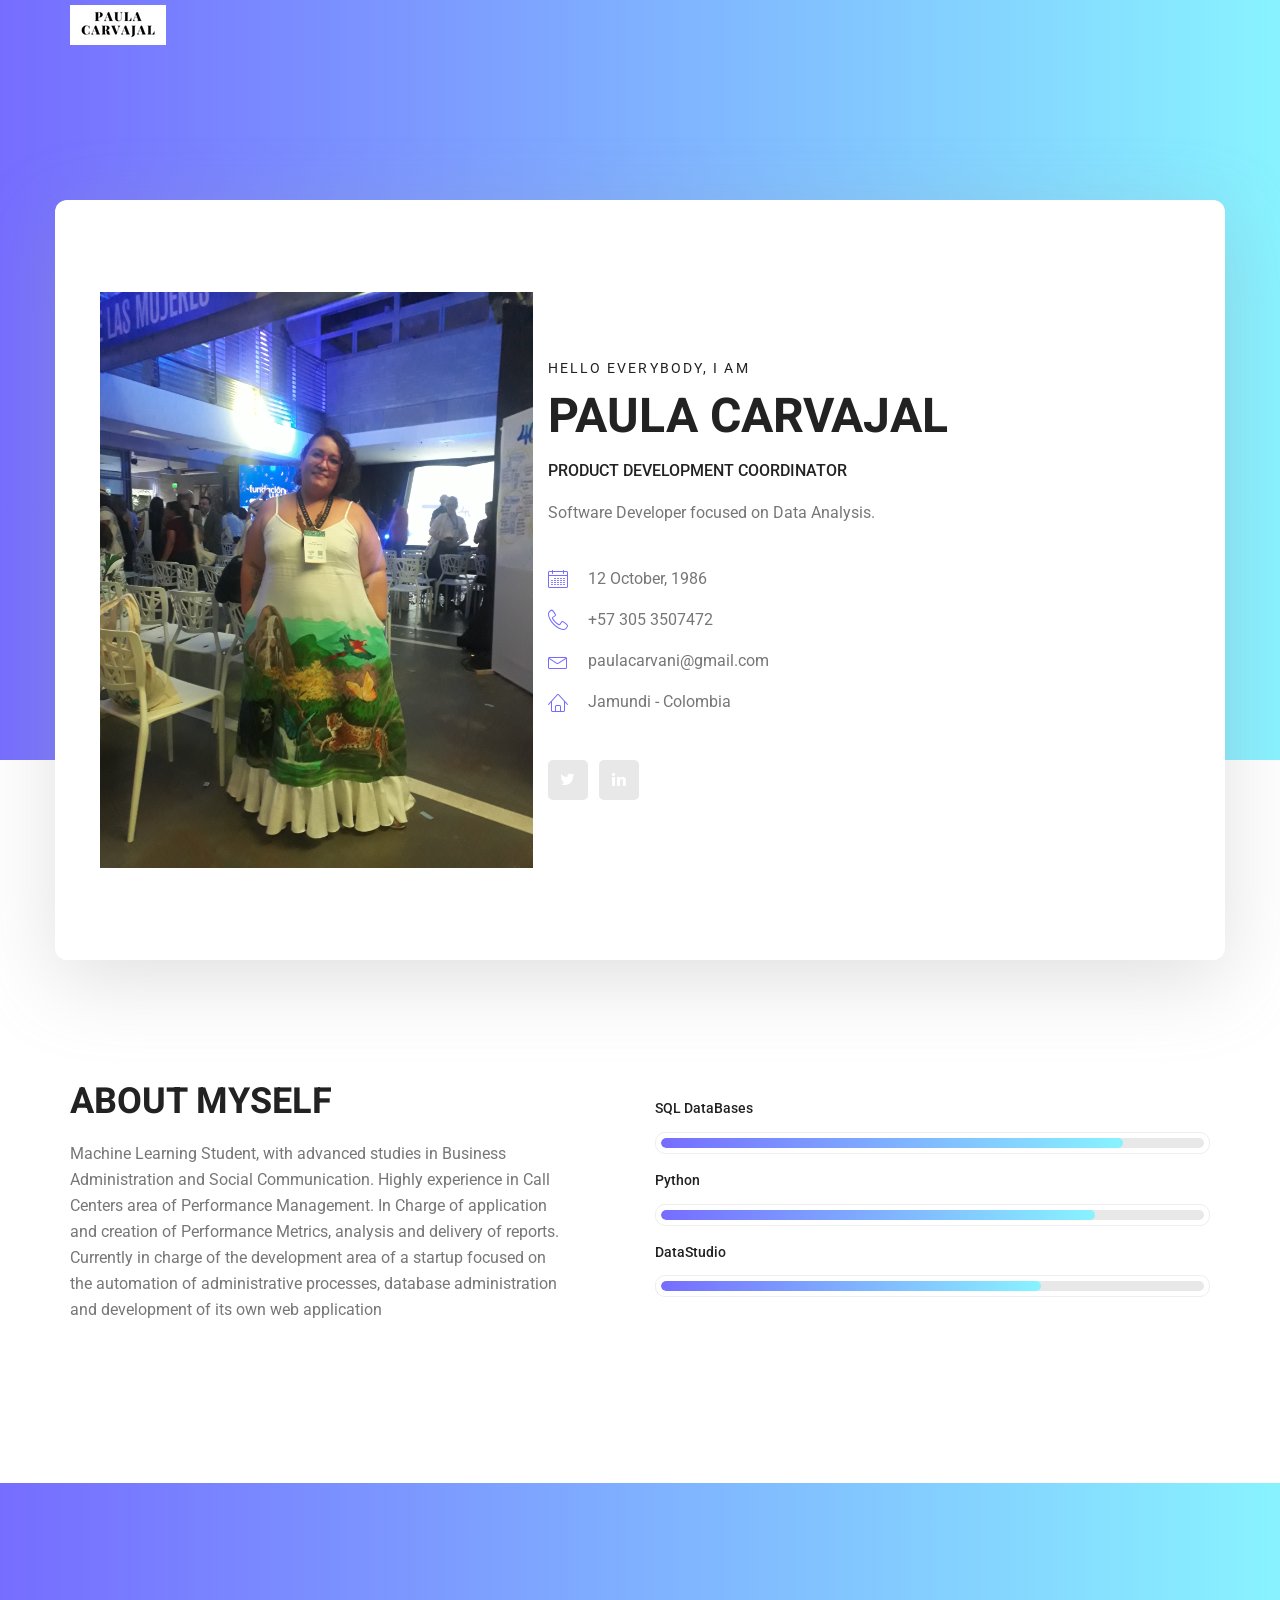
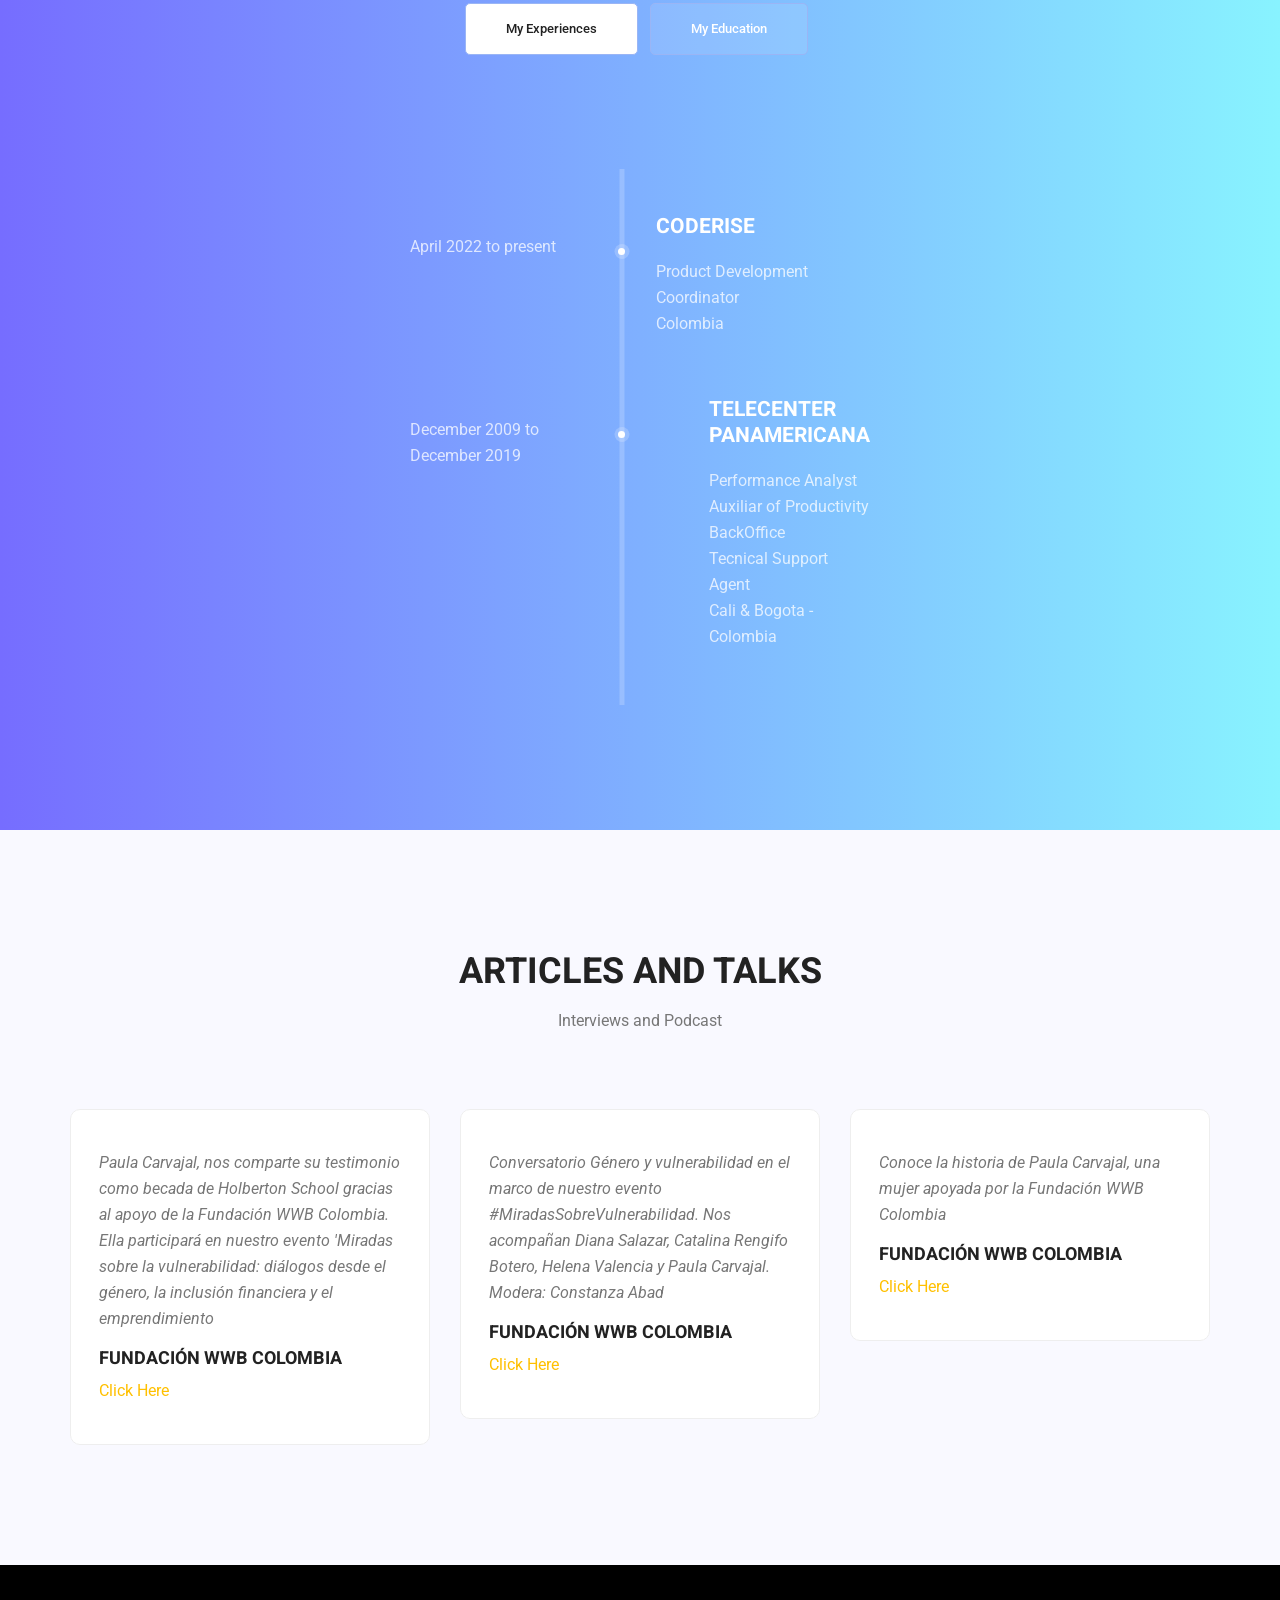
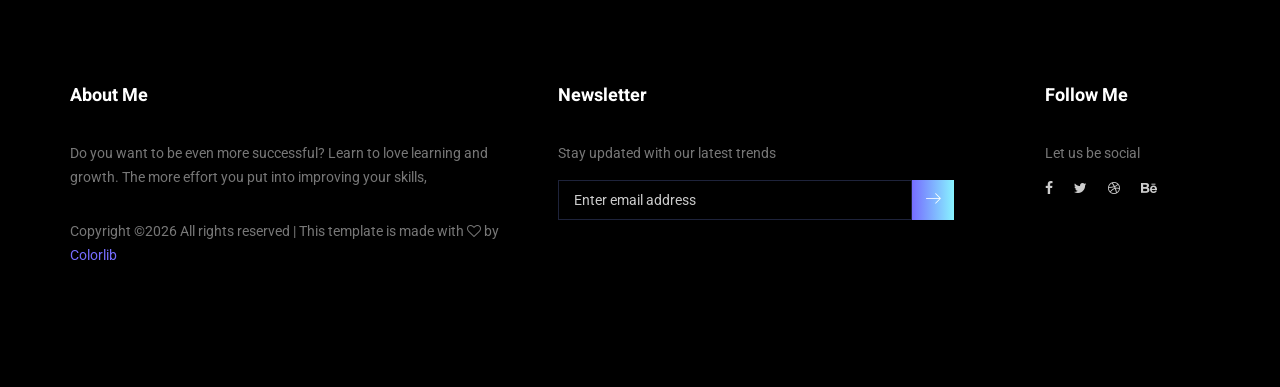
==== commit c77e29cb: "Update Template" ====
--- a/index.html
+++ b/index.html
@@ -5,7 +5,7 @@
         <meta charset="utf-8">
         <meta name="viewport" content="width=device-width, initial-scale=1, shrink-to-fit=no">
         <link rel="icon" href="img/favicon.png" type="image/png">
-        <title>MeetMe Personal</title>
+        <title>Paula Carvajal</title>
         <!-- Bootstrap CSS -->
         <link rel="stylesheet" href="css/bootstrap.css">
         <link rel="stylesheet" href="vendors/linericon/style.css">
@@ -36,7 +36,7 @@
 						</button>
 						<!-- Collect the nav links, forms, and other content for toggling -->
 						<div class="collapse navbar-collapse offset" id="navbarSupportedContent">
-							<ul class="nav navbar-nav menu_nav ml-auto">
+							<!-- <ul class="nav navbar-nav menu_nav ml-auto">
 								<li class="nav-item active"><a class="nav-link" href="index.html">Home</a></li> 
 								<li class="nav-item"><a class="nav-link" href="about-us.html">About</a></li> 
 								<li class="nav-item"><a class="nav-link" href="services.html">Services</a></li> 
@@ -55,7 +55,7 @@
 									</ul>
 								</li> 
 								<li class="nav-item"><a class="nav-link" href="contact.html">Contact</a></li>
-							</ul>
+							</ul> -->
 						</div> 
 					</div>
             	</nav>
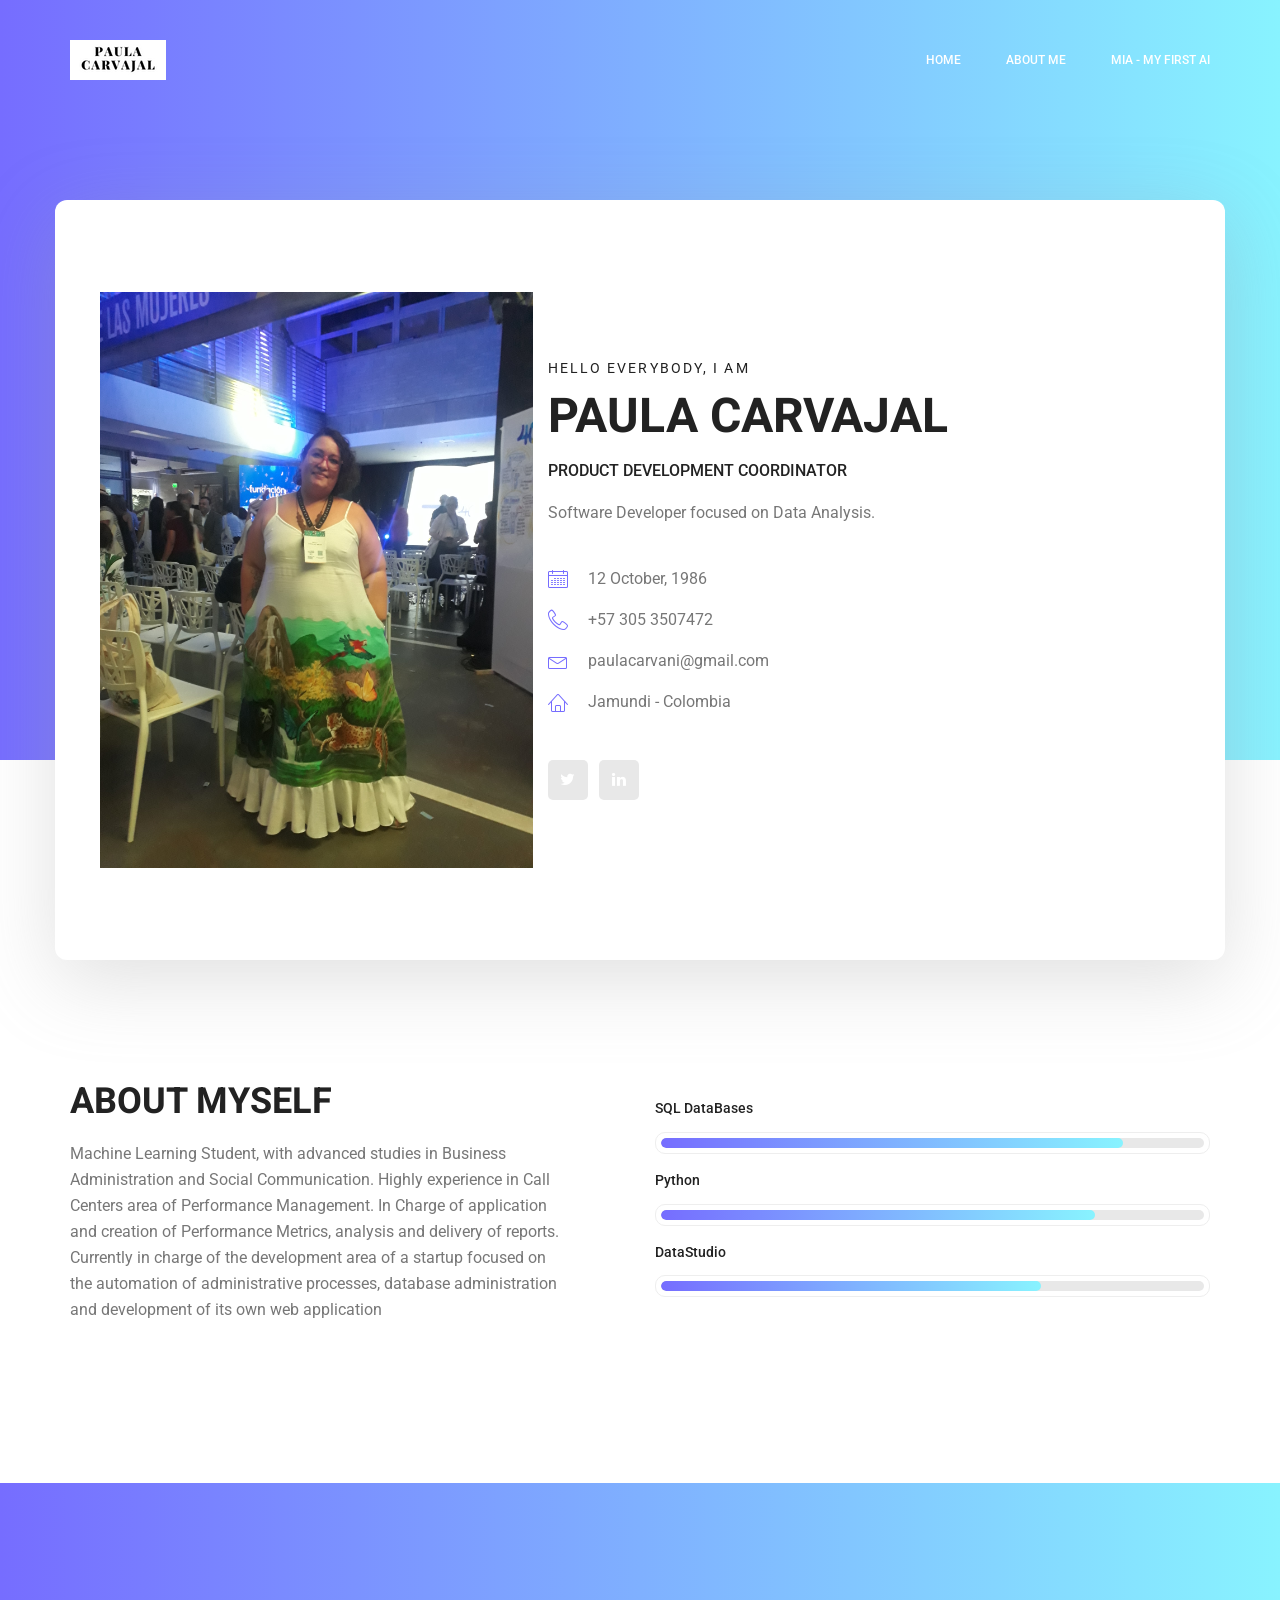
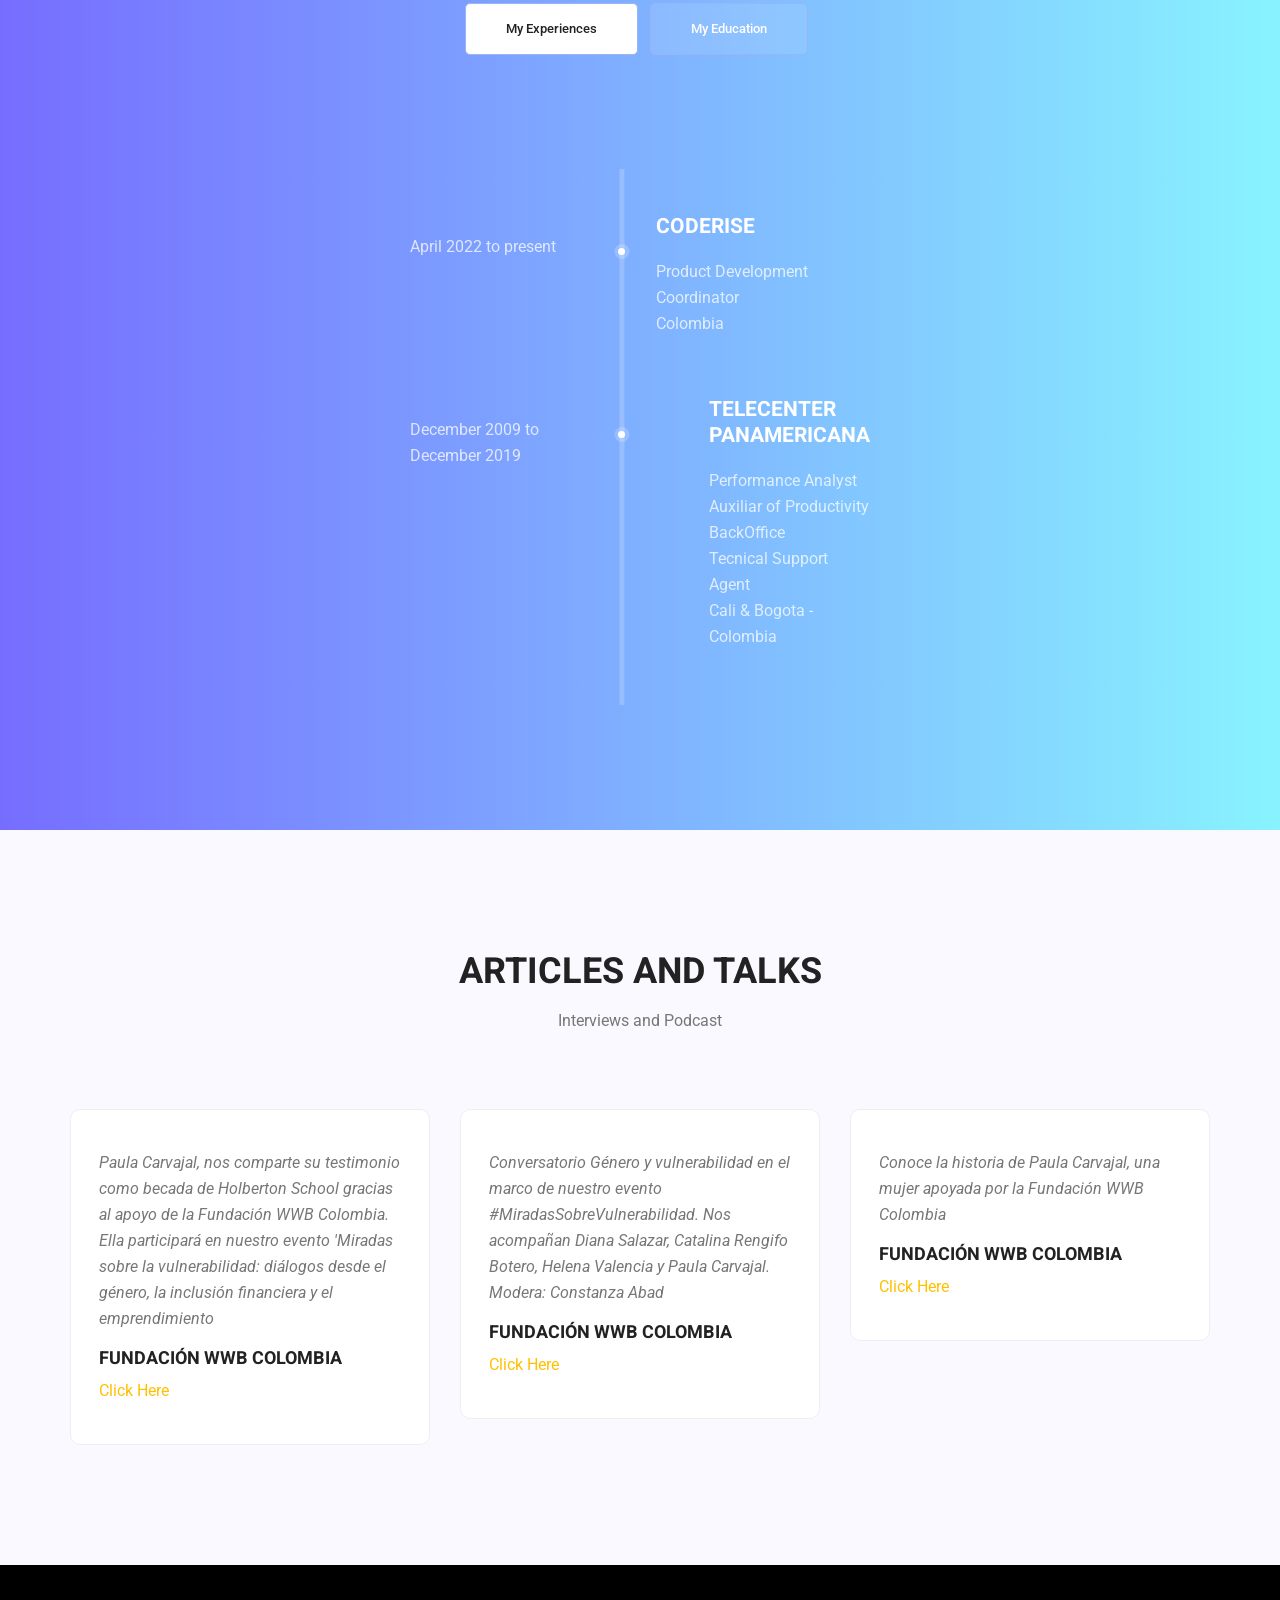
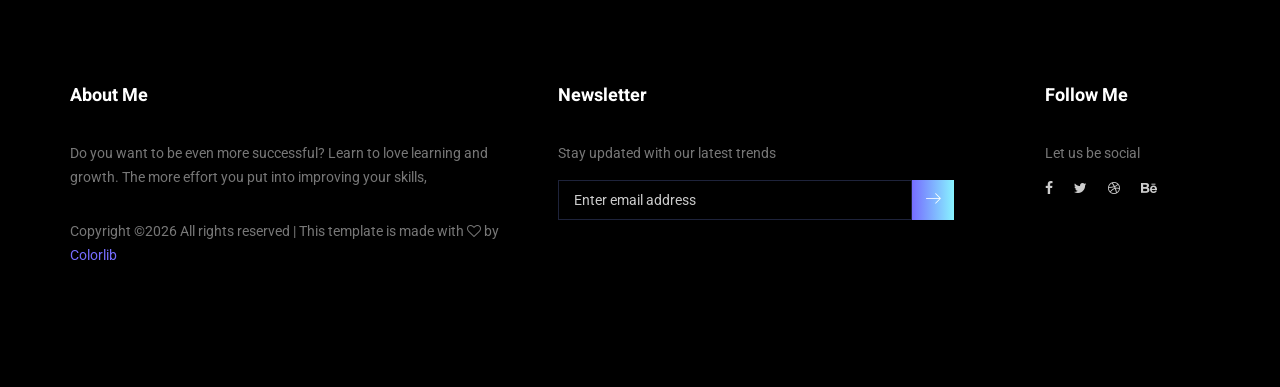
==== commit de66169e: "Update The front, adding new pages for capstone" ====
--- a/index.html
+++ b/index.html
@@ -36,26 +36,11 @@
 						</button>
 						<!-- Collect the nav links, forms, and other content for toggling -->
 						<div class="collapse navbar-collapse offset" id="navbarSupportedContent">
-							<!-- <ul class="nav navbar-nav menu_nav ml-auto">
+							<ul class="nav navbar-nav menu_nav ml-auto">
 								<li class="nav-item active"><a class="nav-link" href="index.html">Home</a></li> 
-								<li class="nav-item"><a class="nav-link" href="about-us.html">About</a></li> 
-								<li class="nav-item"><a class="nav-link" href="services.html">Services</a></li> 
-								<li class="nav-item submenu dropdown">
-									<a href="#" class="nav-link dropdown-toggle" data-toggle="dropdown" role="button" aria-haspopup="true" aria-expanded="false">Pages</a>
-									<ul class="dropdown-menu">
-										<li class="nav-item"><a class="nav-link" href="portfolio.html">Portfolio</a></li>
-										<li class="nav-item"><a class="nav-link" href="elements.html">Elements</a></li>
-									</ul>
-								</li> 
-								<li class="nav-item submenu dropdown">
-									<a href="#" class="nav-link dropdown-toggle" data-toggle="dropdown" role="button" aria-haspopup="true" aria-expanded="false">Blog</a>
-									<ul class="dropdown-menu">
-										<li class="nav-item"><a class="nav-link" href="blog.html">Blog</a></li>
-										<li class="nav-item"><a class="nav-link" href="single-blog.html">Blog Details</a></li>
-									</ul>
-								</li> 
-								<li class="nav-item"><a class="nav-link" href="contact.html">Contact</a></li>
-							</ul> -->
+								<li class="nav-item"><a class="nav-link" href="about-us.html">About Me</a></li> 
+								<li class="nav-item"><a class="nav-link" href="portfolio.html">MIA - My First AI</a></li> 
+							</ul>
 						</div> 
 					</div>
             	</nav>
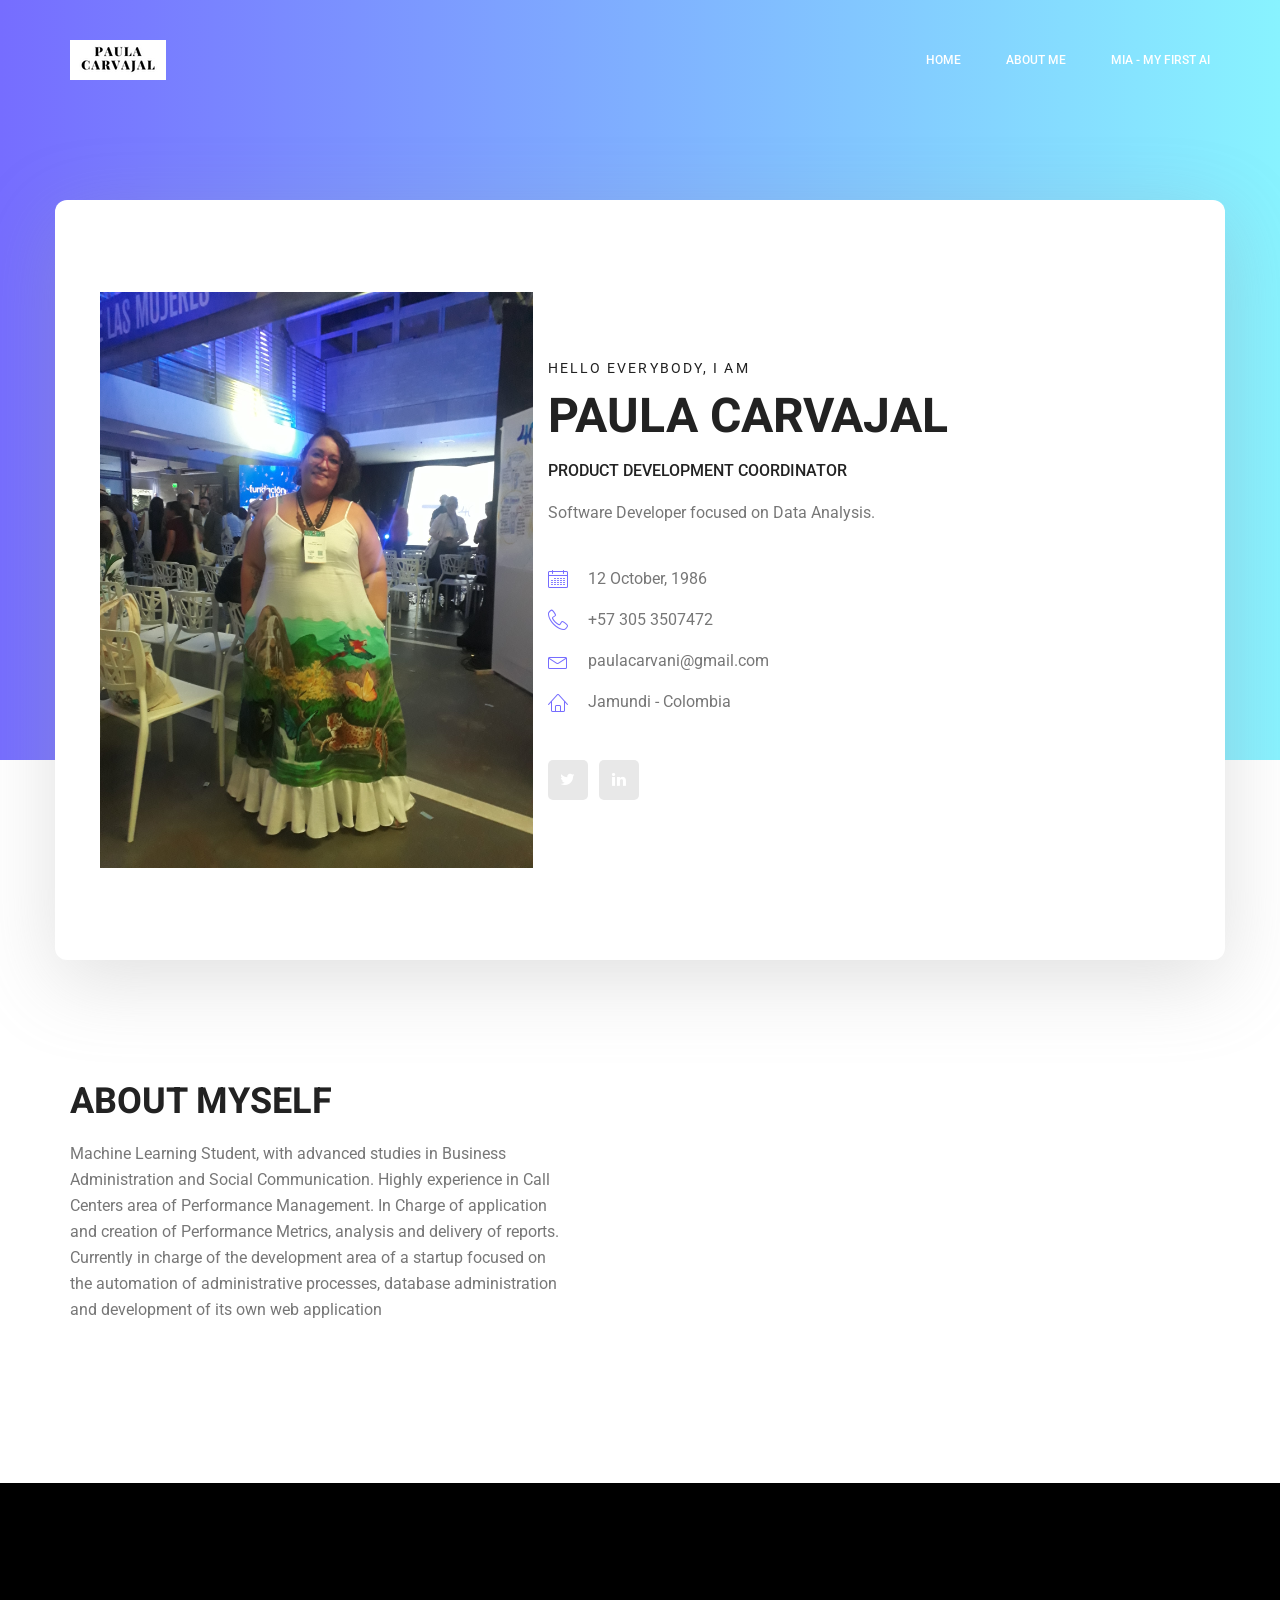
==== commit 5b3909a1: "Change a litle bit the home page" ====
--- a/index.html
+++ b/index.html
@@ -39,7 +39,7 @@
 							<ul class="nav navbar-nav menu_nav ml-auto">
 								<li class="nav-item active"><a class="nav-link" href="index.html">Home</a></li> 
 								<li class="nav-item"><a class="nav-link" href="about-us.html">About Me</a></li> 
-								<li class="nav-item"><a class="nav-link" href="portfolio.html">MIA - My First AI</a></li> 
+								<li class="nav-item"><a class="nav-link" href="mia.html">MIA - My First AI</a></li> 
 							</ul>
 						</div> 
 					</div>
@@ -96,209 +96,22 @@
 								web application</p>
         				</div>
         			</div>
-        			<div class="col-lg-6">
-        				<div class="tools_expert">
-        					<div class="skill_main">
-								<div class="skill_item">
-									<h4>SQL DataBases </h4>
-									<div class="progress_br">
-										<div class="progress">
-											<div class="progress-bar" role="progressbar" aria-valuenow="85" aria-valuemin="0" aria-valuemax="100"></div>
-										</div>
-									</div>
-								</div>
-								<div class="skill_item">
-									<h4>Python</h4>
-									<div class="progress_br">
-										<div class="progress">
-											<div class="progress-bar" role="progressbar" aria-valuenow="80" aria-valuemin="0" aria-valuemax="100"></div>
-										</div>
-									</div>
-								</div>
-								<div class="skill_item">
-									<h4>DataStudio</h4>
-									<div class="progress_br">
-										<div class="progress">
-											<div class="progress-bar" role="progressbar" aria-valuenow="70" aria-valuemin="0" aria-valuemax="100"></div>
-										</div>
-									</div>
-								</div>
-								
-							</div>
-        				</div>
-        			</div>
         		</div>
         	</div>
         </section>
         <!--================End Welcome Area =================-->
         
-        <!--================My Tabs Area =================-->
-        <section class="mytabs_area p_120">
-        	<div class="container">
-        		<div class="tabs_inner">
-					<ul class="nav nav-tabs" id="myTab" role="tablist">
-						<li class="nav-item">
-							<a class="nav-link active" id="home-tab" data-toggle="tab" href="#home" role="tab" aria-controls="home" aria-selected="true">My Experiences</a>
-						</li>
-						<li class="nav-item">
-							<a class="nav-link" id="profile-tab" data-toggle="tab" href="#profile" role="tab" aria-controls="profile" aria-selected="false">My Education</a>
-						</li>
-					</ul>
-					<div class="tab-content" id="myTabContent">
-						<div class="tab-pane fade show active" id="home" role="tabpanel" aria-labelledby="home-tab">
-							<ul class="list">
-								<li>
-									<span></span>
-									<div class="media">
-										<div class="d-flex">
-											<p>April 2022 to present</p>
-										</div>
-										<div class="media-body">
-											<h4>Coderise</h4>
-											<p>Product Development Coordinator <br />Colombia</p>
-										</div>
-									</div>
-								</li>
-								<li>
-									<span></span>
-									<div class="media">
-										<div class="d-flex">
-											<p>December 2009 to December 2019</p>
-										</div>
-										<div class="media-body">
-											<h4>Telecenter Panamericana</h4>
-											<p>Performance Analyst 
-												<br />Auxiliar of Productivity
-												<br />BackOffice
-												<br />Tecnical Support Agent
-												<br />Cali & Bogota - Colombia</p>
-										</div>
-									</div>
-								</li>
-							</ul>
-						</div>
-						<div class="tab-pane fade" id="profile" role="tabpanel" aria-labelledby="profile-tab">
-							<ul class="list">
-								<li>
-									<span></span>
-									<div class="media">
-										<div class="d-flex">
-											<p>July 2022 to present</p>
-										</div>
-										<div class="media-body">
-											<h4>Machine Learning</h4>
-											<p>Holberton Colombia</p>
-										</div>
-									</div>
-								</li>
-								<li>
-									<span></span>
-									<div class="media">
-										<div class="d-flex">
-											<p>June 2021 to March 2022</p>
-										</div>
-										<div class="media-body">
-											<h4>Software Foundations</h4>
-											<p>Holberton Colombia</p>
-										</div>
-									</div>
-								</li>
-							</ul>
-						</div>
-					</div>
-        		</div>
-        	</div>
-        </section>
-        <!--================End My Tabs Area =================-->
 
-        
-        <!--================Testimonials Area =================-->
-        <section class="testimonials_area p_120">
-        	<div class="container">
-        		<div class="main_title">
-        			<h2>Articles and Talks</h2>
-        			<p>Interviews and Podcast</p>
-        		</div>
-        		<div class="testi_inner">
-					<div class="testi_slider owl-carousel">
-						<div class="item">
-							<div class="testi_item">
-								<p>Paula Carvajal, nos comparte su testimonio como becada de
-									Holberton School gracias al apoyo de la Fundación WWB Colombia. Ella participará en nuestro evento 'Miradas sobre la vulnerabilidad: diálogos desde el género, la inclusión financiera y el emprendimiento</p>
-								<h4>Fundación WWB Colombia</h4>
-								<a href="https://www.facebook.com/FundacionWWBCol/videos/608107763727321/">Click Here</a>
-							</div>
-						</div>
-						<div class="item">
-							<div class="testi_item">
-								<p>Conversatorio Género y vulnerabilidad en el marco de nuestro evento #MiradasSobreVulnerabilidad. Nos acompañan Diana Salazar, Catalina Rengifo Botero, Helena Valencia y Paula Carvajal. Modera: Constanza Abad</p>
-								<h4>Fundación WWB Colombia</h4>
-								<a href="https://www.facebook.com/FundacionWWBCol/videos/270920838335169/">Click Here</a>
-							</div>
-						</div>
-						<div class="item">
-							<div class="testi_item">
-								<p>Conoce la historia de Paula Carvajal, una mujer apoyada por la Fundación WWB Colombia</p>
-								<h4>Fundación WWB Colombia</h4>
-								<a href="https://open.spotify.com/episode/6uS0p024GgC6TUqE2veStK?si=E-OIaah_TfO1OAzFF5XT9w&nd=1">Click Here</a>
-							</div>
-						</div>
-					</div>
-        		</div>
-        	</div>
-        </section>
-        <!--================End Testimonials Area =================-->
-        
-        <!--================Footer Area =================-->
-        <footer class="footer_area p_120">
-        	<div class="container">
-        		<div class="row footer_inner">
-        			<div class="col-lg-5 col-sm-6">
-        				<aside class="f_widget ab_widget">
-        					<div class="f_title">
-        						<h3>About Me</h3>
-        					</div>
-        					<p>Do you want to be even more successful? Learn to love learning and growth. The more effort you put into improving your skills,</p>
-        					<p><!-- Link back to Colorlib can't be removed. Template is licensed under CC BY 3.0. -->
-Copyright &copy;<script>document.write(new Date().getFullYear());</script> All rights reserved | This template is made with <i class="fa fa-heart-o" aria-hidden="true"></i> by <a href="https://colorlib.com" target="_blank">Colorlib</a>
-<!-- Link back to Colorlib can't be removed. Template is licensed under CC BY 3.0. --></p>
-        				</aside>
-        			</div>
-        			<div class="col-lg-5 col-sm-6">
-        				<aside class="f_widget news_widget">
-        					<div class="f_title">
-        						<h3>Newsletter</h3>
-        					</div>
-        					<p>Stay updated with our latest trends</p>
-        					<div id="mc_embed_signup">
-                                <form target="_blank" action="https://spondonit.us12.list-manage.com/subscribe/post?u=1462626880ade1ac87bd9c93a&amp;id=92a4423d01" method="get" class="subscribe_form relative">
-                                	<div class="input-group d-flex flex-row">
-                                        <input name="EMAIL" placeholder="Enter email address" onfocus="this.placeholder = ''" onblur="this.placeholder = 'Email Address '" required="" type="email">
-                                        <button class="btn sub-btn"><span class="lnr lnr-arrow-right"></span></button>		
-                                    </div>				
-                                    <div class="mt-10 info"></div>
-                                </form>
-                            </div>
-        				</aside>
-        			</div>
-        			<div class="col-lg-2">
-        				<aside class="f_widget social_widget">
-        					<div class="f_title">
-        						<h3>Follow Me</h3>
-        					</div>
-        					<p>Let us be social</p>
-        					<ul class="list">
-        						<li><a href="#"><i class="fa fa-facebook"></i></a></li>
-        						<li><a href="#"><i class="fa fa-twitter"></i></a></li>
-        						<li><a href="#"><i class="fa fa-dribbble"></i></a></li>
-        						<li><a href="#"><i class="fa fa-behance"></i></a></li>
-        					</ul>
-        				</aside>
-        			</div>
-        		</div>
-        	</div>
-        </footer>
-        <!--================End Footer Area =================-->
+<!--================Footer Area =================-->
+<footer class="footer_area p_120">
+	<div class="container">
+		<div class="row footer_inner">
+			<div class="col-lg-5 col-sm-6">
+			</div>
+		</div>
+	</div>
+</footer>
+<!--================End Footer Area =================-->
         
         
         
